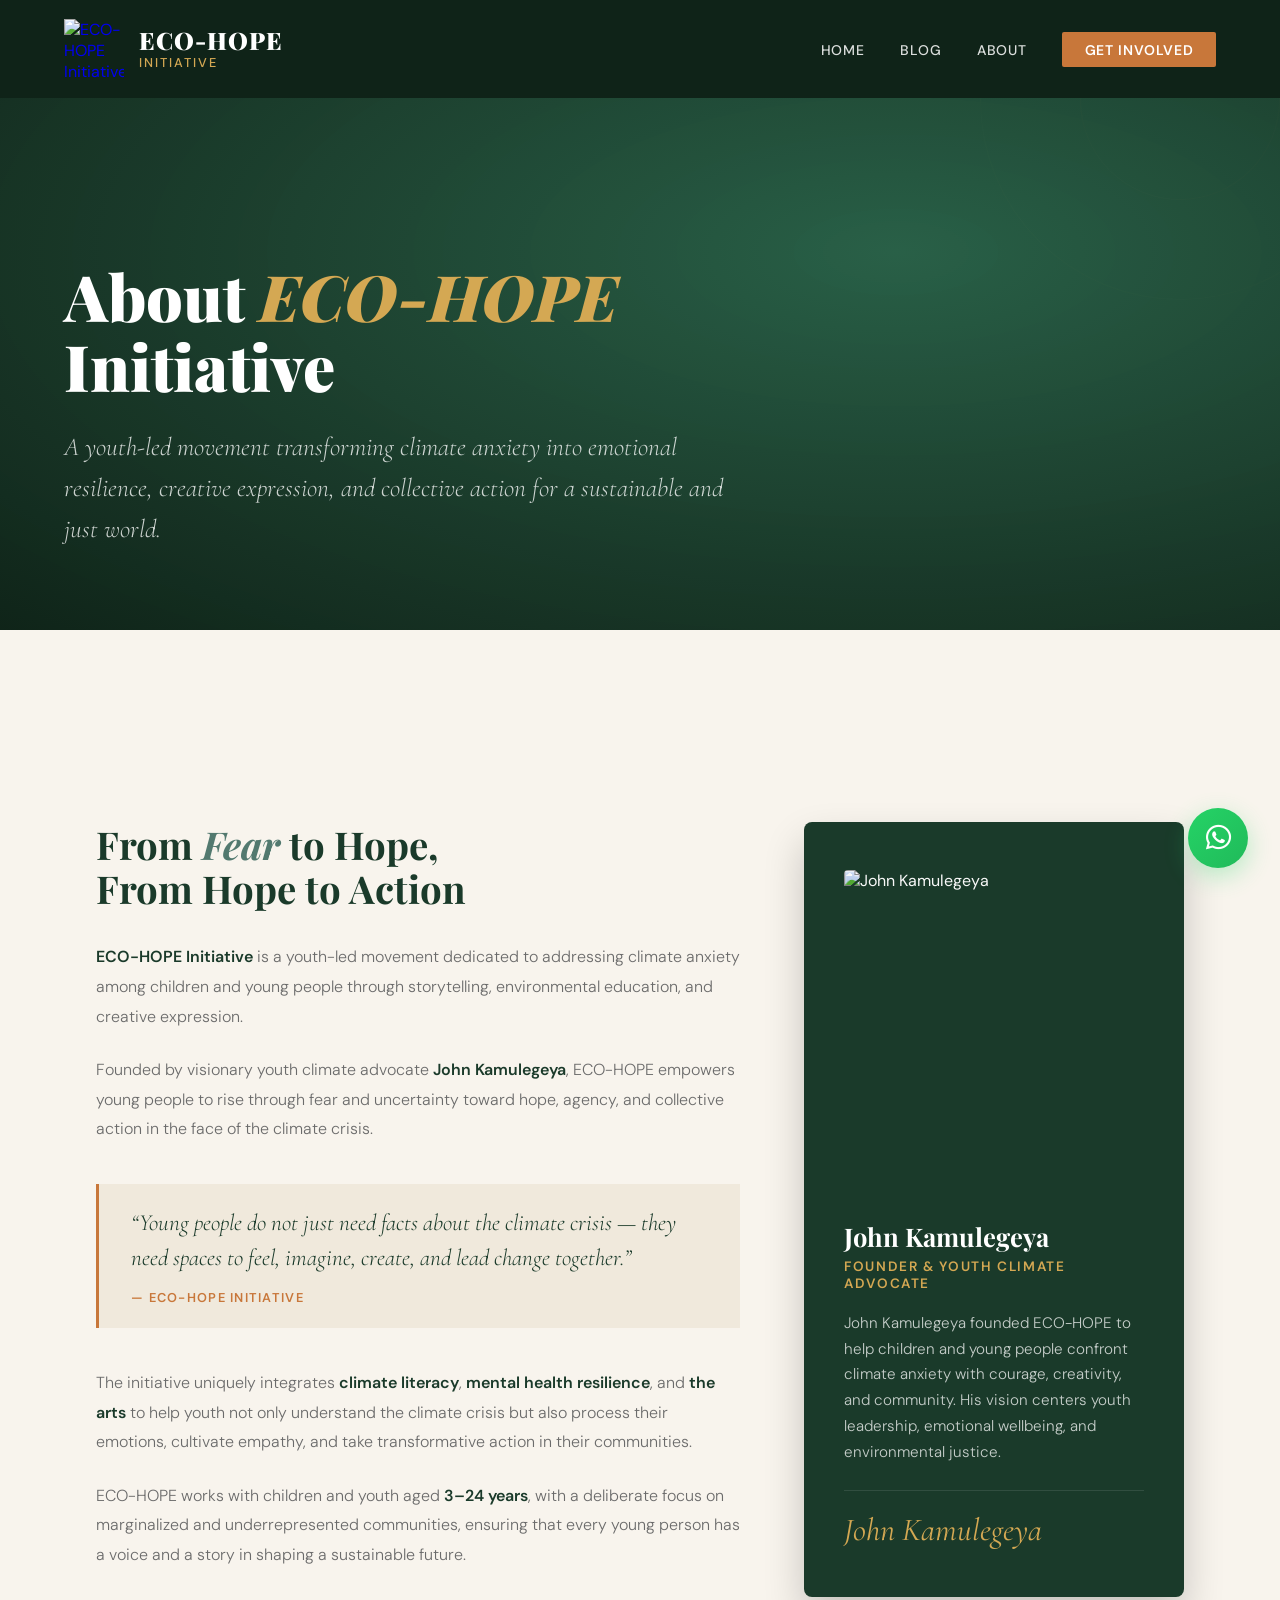
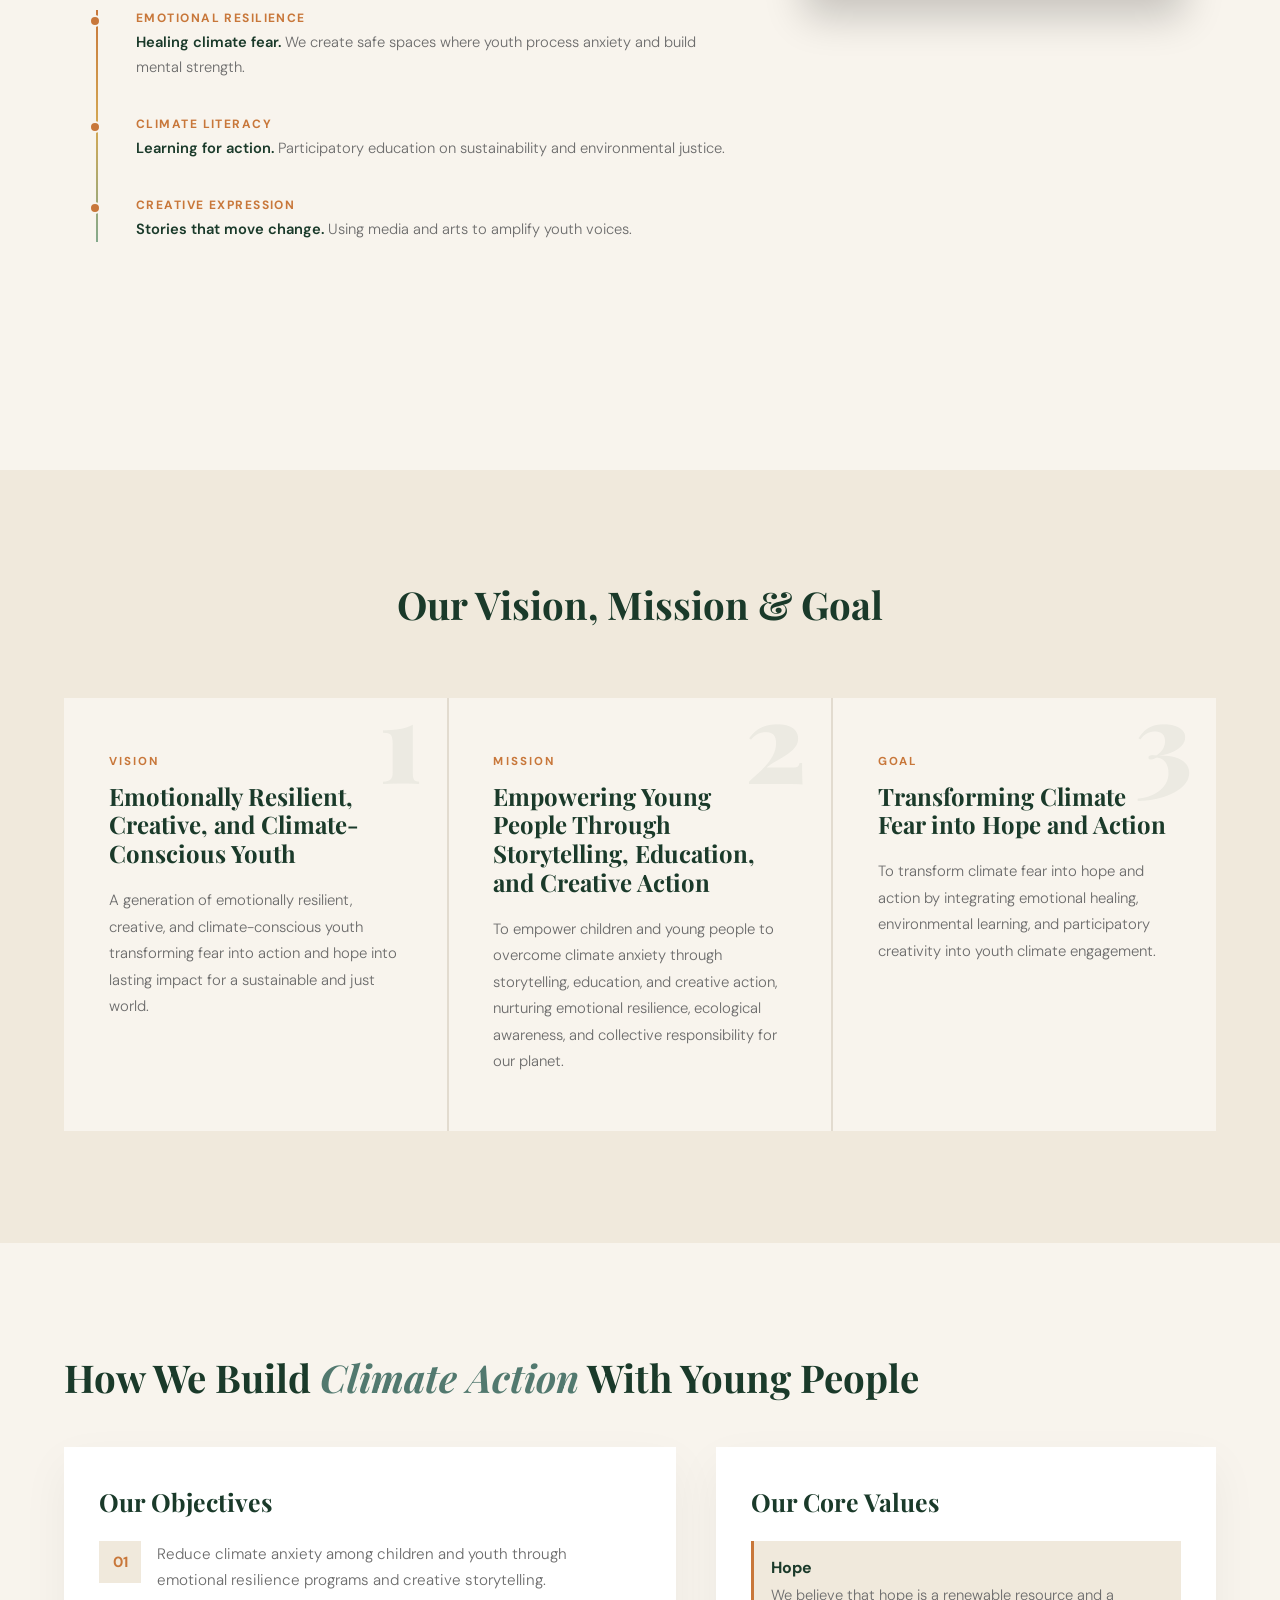
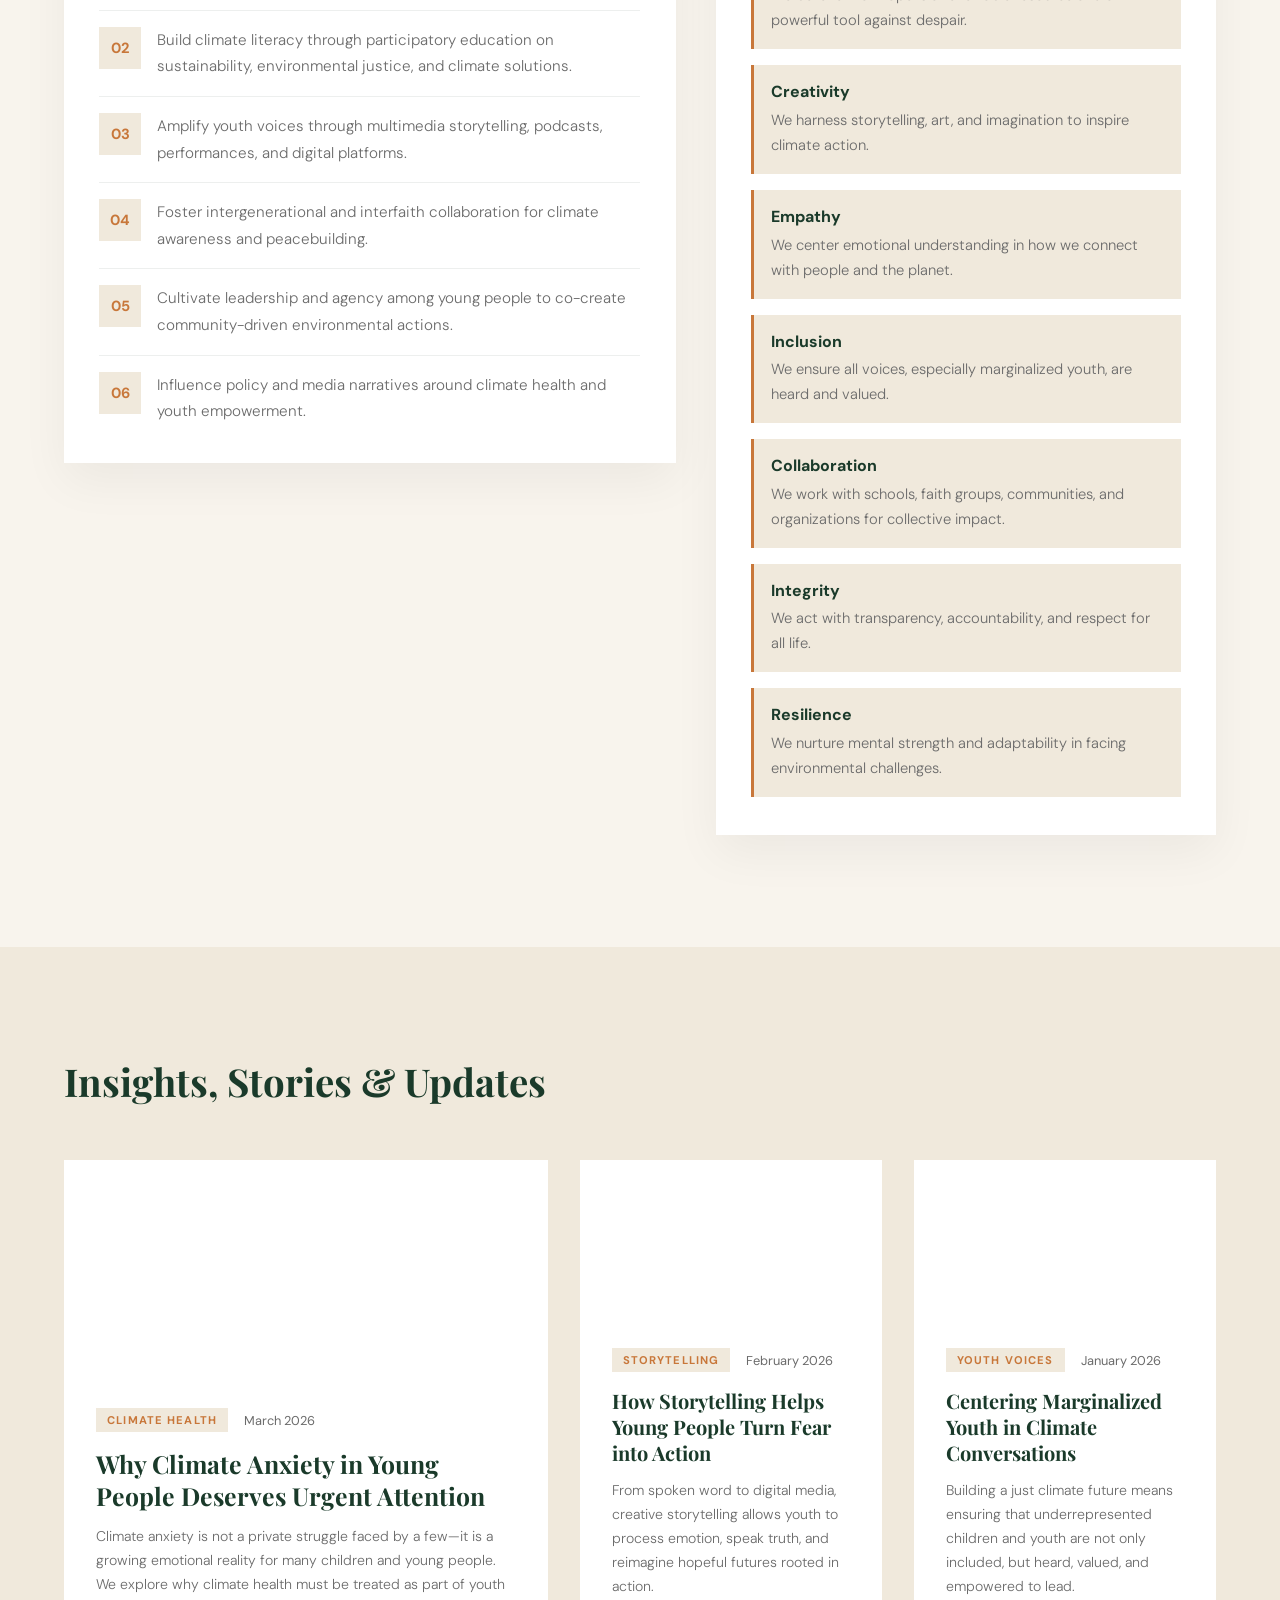
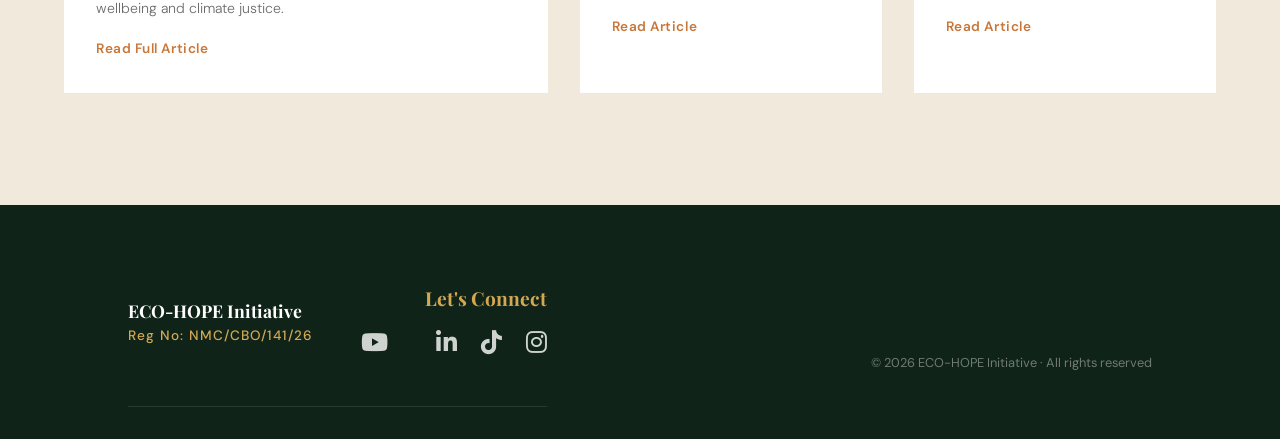
==== about.html @ 028d32d3 "Add files via upload" ====
<!DOCTYPE html>
<html lang="en">
<head>
  <meta charset="UTF-8" />
  <meta name="viewport" content="width=device-width, initial-scale=1.0" />
  <title>About — ECO-HOPE Initiative</title>
  <link rel="stylesheet" href="style.css">
  <link rel="preconnect" href="https://fonts.googleapis.com" />
  <link href="https://fonts.googleapis.com/css2?family=Playfair+Display:ital,wght@0,400;0,700;0,900;1,400&family=DM+Sans:wght@300;400;500;600&family=Cormorant+Garamond:ital,wght@0,300;0,600;1,300&display=swap" rel="stylesheet" />
  <link rel="stylesheet" href="https://cdnjs.cloudflare.com/ajax/libs/font-awesome/6.0.0/css/all.min.css">
  <style>
    
  </style>
</head>
<body>
    <nav id="mainNav" class="navbar">
  <a href="index.html" class="nav-brand">
    <div class="logo-wrapper">
      <img src="images/logo.png" alt="ECO-HOPE Initiative Logo" class="brand-logo">
    </div>
    <div class="brand-text">
      <span class="brand-name">ECO-HOPE</span>
      <span class="brand-suffix">Initiative</span>
    </div>
  </a>

  <div class="menu-toggle" id="mobile-menu">
    <span class="bar"></span>
    <span class="bar"></span>
    <span class="bar"></span>
  </div>

  <ul class="nav-links">
    <li><a href="index.html">HOME</a></li>
    <li><a href="blog.html">BLOG</a></li>
    <li><a href="about.html">ABOUT</a></li>
    <li><a href="index.html#contact" class="nav-cta">Get Involved</a></li>
  </ul>
</nav>
  <section class="about-hero">
    <div class="ah-bg"></div>
    <img src="images/GEOGRAPHY STUDENTS.jpg" alt="Geography students" class="ah-banner-img">
    <div class="ah-ring"></div>
    <div class="ah-ring"></div>
    <div class="ah-ring"></div>
    <div class="ah-content">
      <h1 class="ah-title">About <em>ECO-HOPE</em><br />Initiative</h1>
      <p class="ah-subtitle">A youth-led movement transforming climate anxiety into emotional resilience, creative expression, and collective action for a sustainable and just world.</p>
    </div>
  </section>

    <section id="story">
  <div class="story-layout">
    <div class="story-text">
      <h2 class="section-title reveal">From <em>Fear</em> to Hope,<br />From Hope to Action</h2>

      <p class="story-para reveal"><strong>ECO-HOPE Initiative</strong> is a youth-led movement dedicated to addressing climate anxiety among children and young people through storytelling, environmental education, and creative expression.</p>

      <p class="story-para reveal">Founded by visionary youth climate advocate <strong>John Kamulegeya</strong>, ECO-HOPE empowers young people to rise through fear and uncertainty toward hope, agency, and collective action in the face of the climate crisis.</p>

      <div class="pull-quote reveal">
        <div class="pull-quote-text">“Young people do not just need facts about the climate crisis — they need spaces to feel, imagine, create, and lead change together.”</div>
        <div class="pull-quote-attr">— ECO-HOPE Initiative</div>
      </div>

      <p class="story-para reveal">The initiative uniquely integrates <strong>climate literacy</strong>, <strong>mental health resilience</strong>, and <strong>the arts</strong> to help youth not only understand the climate crisis but also process their emotions, cultivate empathy, and take transformative action in their communities.</p>

      <p class="story-para reveal">ECO-HOPE works with children and youth aged <strong>3–24 years</strong>, with a deliberate focus on marginalized and underrepresented communities, ensuring that every young person has a voice and a story in shaping a sustainable future.</p>

      <div class="timeline reveal">
        <div class="tl-item">
          <div class="tl-dot"></div>
          <div class="tl-year">Emotional Resilience</div>
          <div class="tl-text"><strong>Healing climate fear.</strong> We create safe spaces where youth process anxiety and build mental strength.</div>
        </div>
        <div class="tl-item">
          <div class="tl-dot"></div>
          <div class="tl-year">Climate Literacy</div>
          <div class="tl-text"><strong>Learning for action.</strong> Participatory education on sustainability and environmental justice.</div>
        </div>
        <div class="tl-item">
          <div class="tl-dot"></div>
          <div class="tl-year">Creative Expression</div>
          <div class="tl-text"><strong>Stories that move change.</strong> Using media and arts to amplify youth voices.</div>
        </div>
      </div>
    </div>

    <div class="story-sidebar">
      <div class="founder-card reveal">
        <img src="images/kamulegeya.jpeg" alt="John Kamulegeya" class="founder-photo">
        
        <div class="founder-name">John Kamulegeya</div>
        <div class="founder-title">Founder & Youth Climate Advocate</div>
        <p class="founder-bio">John Kamulegeya founded ECO-HOPE to help children and young people confront climate anxiety with courage, creativity, and community. His vision centers youth leadership, emotional wellbeing, and environmental justice.</p>
        <div class="founder-sig">John Kamulegeya</div>
      </div>
    </div>
  </div>
</section>

  <section id="vmg">
    <div class="vmg-header">
      <h2 class="section-title reveal" style="font-size: clamp(2rem, 3vw, 2.8rem); color: var(--forest);">Our Vision, Mission & Goal</h2>
    </div>

    <div class="vmg-grid">
      <div class="vmg-card reveal" data-num="1">
        
        <div class="vmg-label">Vision</div>
        <h3 class="vmg-title">Emotionally Resilient, Creative, and Climate-Conscious Youth</h3>
        <p class="vmg-text">A generation of emotionally resilient, creative, and climate-conscious youth transforming fear into action and hope into lasting impact for a sustainable and just world.</p>
      </div>

      <div class="vmg-card reveal reveal-delay-1" data-num="2">
        
        <div class="vmg-label">Mission</div>
        <h3 class="vmg-title">Empowering Young People Through Storytelling, Education, and Creative Action</h3>
        <p class="vmg-text">To empower children and young people to overcome climate anxiety through storytelling, education, and creative action, nurturing emotional resilience, ecological awareness, and collective responsibility for our planet.</p>
      </div>

      <div class="vmg-card reveal reveal-delay-2" data-num="3">
        
        <div class="vmg-label">Goal</div>
        <h3 class="vmg-title">Transforming Climate Fear into Hope and Action</h3>
        <p class="vmg-text">To transform climate fear into hope and action by integrating emotional healing, environmental learning, and participatory creativity into youth climate engagement.</p>
      </div>
    </div>
  </section>

  <section id="priorities">
    <h2 class="section-title reveal">How We Build <em>Climate Action</em> With Young People</h2>

    <div class="priorities-grid">
      <div class="panel reveal">
        <h3 class="panel-title">Our Objectives</h3>
        <div class="objectives-list">
          <div class="objective-item">
            <div class="objective-num">01</div>
            <p class="objective-text">Reduce climate anxiety among children and youth through emotional resilience programs and creative storytelling.</p>
          </div>
          <div class="objective-item">
            <div class="objective-num">02</div>
            <p class="objective-text">Build climate literacy through participatory education on sustainability, environmental justice, and climate solutions.</p>
          </div>
          <div class="objective-item">
            <div class="objective-num">03</div>
            <p class="objective-text">Amplify youth voices through multimedia storytelling, podcasts, performances, and digital platforms.</p>
          </div>
          <div class="objective-item">
            <div class="objective-num">04</div>
            <p class="objective-text">Foster intergenerational and interfaith collaboration for climate awareness and peacebuilding.</p>
          </div>
          <div class="objective-item">
            <div class="objective-num">05</div>
            <p class="objective-text">Cultivate leadership and agency among young people to co-create community-driven environmental actions.</p>
          </div>
          <div class="objective-item">
            <div class="objective-num">06</div>
            <p class="objective-text">Influence policy and media narratives around climate health and youth empowerment.</p>
          </div>
        </div>
      </div>

      <div class="panel reveal reveal-delay-1">
        <h3 class="panel-title">Our Core Values</h3>
        <div class="values-list">
          <div class="value-item">
            <span class="value-name">Hope</span>
            <p class="value-desc">We believe that hope is a renewable resource and a powerful tool against despair.</p>
          </div>
          <div class="value-item">
            <span class="value-name">Creativity</span>
            <p class="value-desc">We harness storytelling, art, and imagination to inspire climate action.</p>
          </div>
          <div class="value-item">
            <span class="value-name">Empathy</span>
            <p class="value-desc">We center emotional understanding in how we connect with people and the planet.</p>
          </div>
          <div class="value-item">
            <span class="value-name">Inclusion</span>
            <p class="value-desc">We ensure all voices, especially marginalized youth, are heard and valued.</p>
          </div>
          <div class="value-item">
            <span class="value-name">Collaboration</span>
            <p class="value-desc">We work with schools, faith groups, communities, and organizations for collective impact.</p>
          </div>
          <div class="value-item">
            <span class="value-name">Integrity</span>
            <p class="value-desc">We act with transparency, accountability, and respect for all life.</p>
          </div>
          <div class="value-item">
            <span class="value-name">Resilience</span>
            <p class="value-desc">We nurture mental strength and adaptability in facing environmental challenges.</p>
          </div>
        </div>
      </div>
    </div>
  </section>

  <section id="blog">
    <h2 class="section-title reveal" style="font-size: clamp(2rem, 3vw, 2.8rem); color: var(--forest);">Insights, Stories & Updates</h2>

    <div class="blog-grid">
      <div class="blog-card reveal">
        <div class="blog-img" style="background-image: url('images/anxiety.jpg'); background-size: cover; background-position: center;"></div>
        <div class="blog-body">
          <div class="blog-meta">
            <span class="blog-tag">Climate Health</span>
            <span class="blog-date">March 2026</span>
          </div>
          <h3 class="blog-title">Why Climate Anxiety in Young People Deserves Urgent Attention</h3>
          <p class="blog-excerpt">Climate anxiety is not a private struggle faced by a few—it is a growing emotional reality for many children and young people. We explore why climate health must be treated as part of youth wellbeing and climate justice.</p>
          <a href="blog.html" class="blog-read-more">Read Full Article </a>
        </div>
      </div>

      <div class="blog-card reveal reveal-delay-1">
        <div class="blog-img" style="background-image: url('images/teaching.jpg'); background-size: cover; background-position: center;"></div>
        <div class="blog-body">
          <div class="blog-meta">
            <span class="blog-tag">Storytelling</span>
            <span class="blog-date">February 2026</span>
          </div>
          <h3 class="blog-title">How Storytelling Helps Young People Turn Fear into Action</h3>
          <p class="blog-excerpt">From spoken word to digital media, creative storytelling allows youth to process emotion, speak truth, and reimagine hopeful futures rooted in action.</p>
          <a href="blog.html" class="blog-read-more">Read Article </a>
        </div>
      </div>

      <div class="blog-card reveal reveal-delay-2">
        <div class="blog-img" style="background-image: url('images/wall1.jpg'); background-size: cover; background-position: center;"></div>
        <div class="blog-body">
          <div class="blog-meta">
            <span class="blog-tag">Youth Voices</span>
            <span class="blog-date">January 2026</span>
          </div>
          <h3 class="blog-title">Centering Marginalized Youth in Climate Conversations</h3>
          <p class="blog-excerpt">Building a just climate future means ensuring that underrepresented children and youth are not only included, but heard, valued, and empowered to lead.</p>
          <a href="blog.html" class="blog-read-more">Read Article </a>
        </div>
      </div>
    </div>
  </section>

  <footer class="main-footer">
    <div class="footer-container">
        <div class="footer-brand-box">
            <div class="footer-brand">ECO-HOPE Initiative</div>
            <p class="license-tag">Reg No: NMC/CBO/141/26</p>
        </div>
        <div class="footer-connect">
            <h4 class="connect-title">Let's Connect</h4>
            <div class="social-flex">
                <a href="https://youtube.com/@ecohopeglobal?si=rUluqJ10L67sGsvz" target="_blank" title="YouTube"><i class="fa-brands fa-youtube"></i></a>
                <a href="https://x.com/ecohopeglobal?t=sFXBrUMTEYDn8J4AHgHOMA&s=09" target="_blank" title="X (Twitter)"><i class="fa-brands fa-x-twitter"></i></a>
                <a href="https://linkedin.com/company/ecohopeglobal" target="_blank" title="LinkedIn"><i class="fa-brands fa-linkedin-in"></i></a>
                <a href="https://vm.tiktok.com/ZS9LXLxc4BgKp-MP3QB/  " target="_blank" title="TikTok"><i class="fa-brands fa-tiktok"></i></a>
                <a href="https://www.instagram.com/ecohopeglobal" target="_blank" title="Instagram"><i class="fa-brands fa-instagram"></i></a>
            </div>
        </div>
    </div>

    <div class="footer-bottom">
        <p>© <span id="currentYear"></span> ECO-HOPE Initiative · All rights reserved</p>
    </div>
</footer>

<!-- ── FLOATING WHATSAPP BUTTON ── -->
<a href="https://wa.me/256764076711" class="whatsapp-float" target="_blank" title="Chat with us on WhatsApp">
  <i class="fa-brands fa-whatsapp"></i>
</a>

<script src="script.js"></script>
</body>
</html>
---- style.css ----
:root {
        --forest:    #1a3a2a;
        --green:     #2d6a4f;
        --sage:      #52796f;
        --moss:      #84a98c;
        --terra:     #c8773a;
        --gold:      #d4a853;
        --cream:     #f8f4ed;
        --warm:      #f0e9dc;
        --ink:       #1c1c1c;
        --muted:     #6b6b6b;
      }

      *, *::before, *::after { margin: 0; padding: 0; box-sizing: border-box; }

      html { scroll-behavior: smooth; }

      body {
        font-family: 'DM Sans', sans-serif;
        background: var(--cream);
        color: var(--ink);
        overflow-x: hidden;
      }

      /* ── NAV STYLES ── */
      .navbar {
        display: flex;
        justify-content: space-between;
        align-items: center;
        padding: 1.2rem 4rem;
        background: #0f2318;
        position: fixed; top: 0; left: 0; right: 0;
        z-index: 100;
        transition: background 0.3s ease;
      }

      .navbar.scrolled {
        background: rgba(15, 35, 24, 0.98);
        backdrop-filter: blur(10px);
        box-shadow: 0 2px 20px rgba(0, 0, 0, 0.2);
      }

      .nav-brand {
        display: flex;
        align-items: center;
        gap: 15px;
        text-decoration: none;
        cursor: pointer;
      }

      .logo-wrapper {
        display: flex;
        align-items: center;
        justify-content: center;
        width: 60px;
        height: 60px;
        background: transparent;
      }

      .brand-logo {
        width: 100%;
        height: 100%;
        object-fit: contain;
      }

      .brand-text {
        display: flex;
        flex-direction: column;
      }

      .brand-name {
        font-family: 'Playfair Display', serif;
        font-size: 1.5rem;
        font-weight: 900;
        color: #fff;
        letter-spacing: 1px;
        line-height: 1;
      }

      .brand-suffix {
        font-family: 'DM Sans', sans-serif;
        font-size: 0.8rem;
        font-weight: 500;
        text-transform: uppercase;
        color: var(--gold);
        letter-spacing: 2px;
        margin-top: 2px;
      }

      .menu-toggle {
        display: none;
        flex-direction: column;
        cursor: pointer;
        z-index: 101;
        background: none;
        border: none;
        padding: 0;
      }

      .bar {
        width: 25px;
        height: 3px;
        background-color: #fff;
        margin: 5px 0;
        transition: 0.3s;
      }

      .menu-toggle.active .bar:nth-child(1) {
        transform: rotate(-45deg) translate(-8px, 8px);
      }

      .menu-toggle.active .bar:nth-child(2) {
        opacity: 0;
      }

      .menu-toggle.active .bar:nth-child(3) {
        transform: rotate(45deg) translate(-7px, -6px);
      }

      .nav-links { 
        display: flex; 
        gap: 2.2rem; 
        list-style: none;
        flex-direction: row;
        position: static;
        background: transparent;
        width: auto;
        height: auto;
        padding: 0;
        top: auto;
      }

      .nav-links li { 
        margin: 0; 
        width: auto; 
        text-align: left; 
      }

      .nav-links a {
        color: rgba(255,255,255,.85);
        text-decoration: none; 
        font-size: .875rem;
        font-weight: 500; 
        letter-spacing: .06em; 
        text-transform: uppercase;
        transition: color .2s;
        position: relative;
      }

      .nav-links a::after {
        content: ''; 
        position: absolute; 
        bottom: -4px; 
        left: 0;
        width: 0; 
        height: 1.5px; 
        background: var(--gold);
        transition: width .3s;
      }

      .nav-links a:hover { 
        color: var(--gold); 
      }

      .nav-links a:hover::after { 
        width: 100%; 
      }

      .nav-links a.active { 
        color: var(--gold); 
      }

      .nav-links a.active::after { 
        width: 100%; 
      }

      .nav-cta {
        background: var(--terra); 
        color: #fff !important;
        padding: .55rem 1.4rem; 
        border-radius: 2px;
        font-weight: 600 !important;
        border: none;
      }

      .nav-cta::after { 
        display: none !important; 
      }

      .nav-cta:hover { 
        background: var(--gold) !important; 
        color: var(--forest) !important; 
      }



      /* ── HERO ── */
      .hero {
        position: relative; height: 100vh; min-height: 680px;
        overflow: hidden;
      }
      .hero-slides { position: absolute; inset: 0; }
      .hero-slide {
        position: absolute; inset: 0;
        opacity: 0; transition: opacity 1.2s ease;
        display: flex; align-items: flex-end;
      }
      .hero-slide.active { opacity: 1; }

      /* Placeholder image areas — replace src with real images */
      .hero-slide:nth-child(1) .hero-img { background: linear-gradient(160deg, #1a3a2a 0%, #2d6a4f 40%, #84a98c 100%); }
      .hero-slide:nth-child(2) .hero-img { background: linear-gradient(160deg, #4a2c0a 0%, #c8773a 50%, #d4a853 100%); }
      .hero-slide:nth-child(3) .hero-img { background: linear-gradient(160deg, #0d2a1a 0%, #1a3a2a 50%, #52796f 100%); }

    .hero-img {
    position: absolute; 
    inset: 0;
    overflow: hidden; /* Keeps the zoom contained */
  }

  /* Add this new block to fix the "fit" issue */
  .hero-img img {
    width: 100%;
    height: 100%;
    object-fit: cover; /* This acts like 'background-size: cover' for <img> tags */
    object-position: center top; /* Prioritizes showing faces at the top of the image */
    display: block;
  }

  .hero-img::after {
    content: ''; 
    position: absolute; 
    inset: 0;
    /* Your gradient looks great—it will make the white text much easier to read */
    background: linear-gradient(to top, rgba(10,26,16,.85) 0%, rgba(10,26,16,.3) 60%, transparent 100%);
    z-index: 1; /* Keeps the shadow above the image */
  }

  /* Optional: Ensure content is above the shadow */
  .hero-content {
    position: relative;
    z-index: 2;
    padding: 0 4rem 6rem;
    max-width: 760px;
  }
      .hero-tag {
        display: inline-block;
        background: var(--terra);
        color: #fff; font-size: .75rem;
        letter-spacing: .14em; text-transform: uppercase;
        padding: .35rem .9rem; margin-bottom: 1.4rem;
        font-weight: 600;
      }
      .hero-title {
        font-family: 'Playfair Display', serif;
        font-size: clamp(3rem, 6vw, 5.5rem);
        color: #fff; line-height: 1.08; font-weight: 900;
        margin-bottom: 1.4rem;
      }
      .hero-title em { color: var(--gold); font-style: italic; }
      .hero-sub {
        color: rgba(255,255,255,.78); font-size: 1.1rem;
        line-height: 1.7; max-width: 540px;
        margin-bottom: 2.4rem; font-weight: 300;
      }
      .hero-btns { display: flex; gap: 1rem; flex-wrap: wrap; }
      .btn-primary {
        background: var(--terra); color: #fff;
        padding: .85rem 2.2rem; border: none; cursor: pointer;
        font-family: 'DM Sans', sans-serif;
        font-size: .9rem; font-weight: 600;
        letter-spacing: .06em; text-transform: uppercase;
        text-decoration: none;
        transition: background .25s, transform .2s;
        display: inline-block;
      }
      .btn-primary:hover { background: var(--gold); color: var(--forest); transform: translateY(-2px); }
      .btn-ghost {
        background: transparent; color: #fff;
        padding: .85rem 2.2rem;
        border: 1.5px solid rgba(255,255,255,.5);
        cursor: pointer; font-family: 'DM Sans', sans-serif;
        font-size: .9rem; font-weight: 500;
        letter-spacing: .06em; text-transform: uppercase;
        text-decoration: none; display: inline-block;
        transition: border-color .25s, background .25s;
      }
      .btn-ghost:hover { border-color: var(--gold); background: rgba(212,168,83,.12); }

      .hero-dots {
        position: absolute; bottom: 2.2rem; right: 4rem; z-index: 5;
        display: flex; gap: .6rem;
      }
      .hero-dot {
        width: 28px; height: 3px;
        background: rgba(255,255,255,.3);
        cursor: pointer; transition: background .3s, width .3s;
        border: none;
      }
      .hero-dot.active { background: var(--gold); width: 52px; }

      /* ABOUT SUMMARY */
    .about-summary {
      display: flex;
      align-items: center;
      justify-content: space-between;
      min-height: 80vh; /* Adjust height as needed */
      padding: 80px 10%; /* Provides breathable space on sides */
      gap: 50px;
      width: 100%;
      }
      .about-visual {
        background: var(--forest);
        position: relative; overflow: hidden;
        display: flex; align-items: center; justify-content: center;
        min-height: 540px;
      }
      .about-visual-bg {
        position: absolute; inset: 0;
        background: radial-gradient(ellipse at 30% 60%, #2d6a4f 0%, #1a3a2a 70%);
      }
      .about-deco {
        position: absolute; right: -60px; top: -60px;
        width: 340px; height: 340px;
        border: 1px solid rgba(255,255,255,.07);
        border-radius: 50%;
      }
      .about-deco2 {
        position: absolute; left: -80px; bottom: -80px;
        width: 280px; height: 280px;
        border: 1px solid rgba(212,168,83,.12); border-radius: 50%;
      }
      .about-image {
        position: relative;
        z-index: 2;
        width: calc(100% - 4rem);
        height: calc(100% - 4rem);
        min-height: 420px;
        margin: 2rem;
        background: linear-gradient(135deg, rgba(45,106,79,.9), rgba(132,169,140,.75));
        display: flex;
        align-items: center;
        justify-content: center;
        color: rgba(255,255,255,.3);
        font-size: .88rem;
        letter-spacing: .12em;
        text-transform: uppercase;
        border: 1px solid rgba(255,255,255,.08);
      }
      .about-text {
        background: var(--warm);
        padding: 5rem 4.5rem;
        display: flex; flex-direction: column; justify-content: center;
        text-align: center;
      }
      .about-text .btn-primary {
        padding: 0.6rem 1.5rem;
        font-size: 0.8rem;
        align-self: center;
      }
      .section-eyebrow {
        color: var(--terra); font-size: .75rem;
        letter-spacing: .18em; text-transform: uppercase;
        font-weight: 600; margin-bottom: 1.2rem;
        display: flex; align-items: center; gap: .7rem;
      }
      .section-eyebrow::before {
        content: ''; display: block; width: 32px; height: 2px;
        background: var(--terra);
      }
      .section-title {
        font-family: 'Playfair Display', serif;
        font-size: clamp(2rem, 3vw, 2.8rem);
        color: var(--forest); line-height: 1.2;
        font-weight: 700; margin-bottom: 1.4rem;
      }
      .section-title em { font-style: italic; color: var(--sage); }
      .section-body {
        color: var(--muted); line-height: 1.8;
        font-size: .98rem; margin-bottom: 2rem; font-weight: 300;
      }

      /* PROGRAMS  */
      #programs { padding: 7rem 4rem; background: var(--cream); }
      .section-header { text-align: center; margin-bottom: 4rem; }
      .section-header .section-eyebrow { justify-content: center; }
      .section-header .section-eyebrow::before { display: none; }
      .section-header .section-eyebrow::after {
        content: ''; display: block; width: 32px; height: 2px; background: var(--terra);
      }
      
      /* Image-based program cards */
      .programs-image-grid {
        display: grid; 
        grid-template-columns: repeat(3, 1fr);
        gap: 2rem;
      }
      
      .program-card-image {
        overflow: hidden;
        border-radius: 6px;
        box-shadow: 0 15px 35px rgba(0,0,0,0.08);
        transition: transform .3s ease, box-shadow .3s ease;
      }
      
      .program-card-image:hover {
        transform: translateY(-8px);
        box-shadow: 0 25px 50px rgba(0,0,0,0.12);
      }
      
      .prog-card-media {
        position: relative;
        height: 300px;
        background: var(--forest);
        display: flex;
        align-items: flex-end;
      }
      
      .prog-card-overlay {
        position: absolute;
        inset: 0;
        background: linear-gradient(to top, rgba(15, 35, 24, 0.95) 0%, rgba(15, 35, 24, 0.7) 50%, transparent 100%);
        display: flex;
        flex-direction: column;
        justify-content: flex-end;
        padding: 2.5rem 2rem;
        color: #fff;
        transition: background .3s ease;
      }
      
      .program-card-image:hover .prog-card-overlay {
        background: linear-gradient(to top, rgba(15, 35, 24, 0.98) 0%, rgba(15, 35, 24, 0.8) 50%, transparent 100%);
      }
      
      .prog-card-title {
        font-family: 'Playfair Display', serif;
        font-size: 1.4rem;
        font-weight: 700;
        color: #fff;
        margin-bottom: 0.6rem;
        line-height: 1.3;
      }
      
      .prog-card-desc {
        font-size: 0.9rem;
        color: rgba(255, 255, 255, 0.85);
        line-height: 1.6;
        margin-bottom: 1.2rem;
        font-weight: 300;
      }
      
      .prog-card-link {
        display: inline-flex;
        align-items: center;
        gap: 0.4rem;
        color: var(--gold);
        font-size: 0.85rem;
        font-weight: 600;
        text-decoration: none;
        letter-spacing: 0.04em;
        transition: gap .2s;
      }
      
      .prog-card-link:hover {
        gap: 0.8rem;
      }

      /* STORIES  */
      #stories {
        padding: 7rem 4rem;
        background: var(--forest);
      }
      #stories .section-eyebrow { color: var(--gold); }
      #stories .section-eyebrow::before { background: var(--gold); }
      #stories .section-title { color: #fff; }
      .stories-layout { display: grid; grid-template-columns: 1.4fr 1fr; gap: 2.5rem; margin-top: 3.5rem; }
      .story-featured {
        background: rgba(255,255,255,.04);
        border: 1px solid rgba(255,255,255,.08);
        overflow: hidden; position: relative;
      }
      .story-img-placeholder {
        height: 260px;
        background: linear-gradient(135deg, #2d6a4f, #84a98c);
        display: flex; align-items: center; justify-content: center;
        color: rgba(255,255,255,.25); font-size: .85rem;
        letter-spacing: .1em; text-transform: uppercase;
      }
      .story-body { padding: 2rem 2rem 2.5rem; }
      .story-tag {
        background: var(--terra); color: #fff;
        font-size: .7rem; letter-spacing: .12em;
        text-transform: uppercase; font-weight: 600;
        padding: .3rem .7rem; display: inline-block; margin-bottom: 1rem;
      }
      .story-title {
        font-family: 'Playfair Display', serif;
        font-size: 1.5rem; color: #fff;
        font-weight: 700; line-height: 1.3; margin-bottom: .9rem;
      }
      .story-excerpt { color: rgba(255,255,255,.55); font-size: .9rem; line-height: 1.7; font-weight: 300; }
      .stories-sidebar { display: flex; flex-direction: column; gap: 1.2rem; }
      .story-mini {
        background: rgba(255,255,255,.04);
        border: 1px solid rgba(255,255,255,.07);
        padding: 1.5rem; display: flex; gap: 1.2rem; align-items: flex-start;
        transition: background .25s;
      }
      .story-mini:hover { background: rgba(255,255,255,.08); }
      .story-mini-num {
        font-family: 'Playfair Display', serif;
        font-size: 2.5rem; color: rgba(212,168,83,.25);
        font-weight: 900; line-height: 1; flex-shrink: 0;
      }
      .story-mini-title {
        font-family: 'Playfair Display', serif;
        font-size: 1rem; color: #fff; font-weight: 600; margin-bottom: .4rem;
      }
      .story-mini-text { color: rgba(255,255,255,.45); font-size: .82rem; line-height: 1.6; }

      /* IMPACT  */
      #impact { padding: 7rem 4rem; background: var(--warm); }
      .impact-grid {
        display: grid; grid-template-columns: repeat(4, 1fr);
        gap: 0; margin-top: 3.5rem;
      }
      .impact-item {
        padding: 3rem 2.5rem;
        border-right: 1px solid rgba(0,0,0,.08);
        text-align: center;
      }
      .impact-item:last-child { border-right: none; }
      .impact-icon { font-size: 2.2rem; margin-bottom: 1.2rem; }
      .impact-num {
        font-family: 'Playfair Display', serif;
        font-size: 3.2rem; font-weight: 900;
        color: var(--forest); line-height: 1;
      }
      .impact-unit {
        font-family: 'Playfair Display', serif;
        font-size: 2rem; color: var(--terra);
      }
      .impact-label {
        color: var(--muted); font-size: .82rem;
        letter-spacing: .1em; text-transform: uppercase;
        margin-top: .6rem; font-weight: 500;
      }
      .impact-desc {
        color: var(--muted); font-size: .85rem;
        line-height: 1.6; margin-top: .8rem; font-weight: 300;
      }

      /* CONTACT  */
      #contact { padding: 7rem 4rem; background: var(--cream); }
      .contact-layout { display: grid; grid-template-columns: 1fr 1.4fr; gap: 5rem; margin-top: 3rem; }
      .contact-info-title {
        font-family: 'Playfair Display', serif;
        font-size: 2rem; color: var(--forest);
        font-weight: 700; margin-bottom: 1rem;
      }
      .contact-info-text { color: var(--muted); font-size: .95rem; line-height: 1.8; margin-bottom: 2rem; font-weight: 300; }
      .contact-detail {
        display: flex; align-items: flex-start; gap: 1rem;
        margin-bottom: 1.2rem;
      }
      .contact-detail-icon {
        width: 40px; height: 40px; background: var(--warm);
        display: flex; align-items: center; justify-content: center;
        font-size: 1rem; flex-shrink: 0; border-radius: 2px;
      }
      .contact-detail-text { color: var(--ink); font-size: .9rem; line-height: 1.5; }
      .contact-detail-label { color: var(--muted); font-size: .78rem; letter-spacing: .1em; text-transform: uppercase; }

      .contact-form { display: flex; flex-direction: column; gap: 1.3rem; }
      .form-row { display: grid; grid-template-columns: 1fr 1fr; gap: 1.3rem; }
      .form-group { display: flex; flex-direction: column; gap: .45rem; }
      .form-label {
        font-size: .78rem; letter-spacing: .1em;
        text-transform: uppercase; color: var(--forest);
        font-weight: 600;
      }
      .form-input, .form-select, .form-textarea {
        background: #fff; border: 1.5px solid rgba(0,0,0,.12);
        padding: .85rem 1.1rem; font-family: 'DM Sans', sans-serif;
        font-size: .93rem; color: var(--ink);
        outline: none; transition: border-color .25s, box-shadow .25s;
        border-radius: 2px;
      }
      .form-input:focus, .form-select:focus, .form-textarea:focus {
        border-color: var(--green);
        box-shadow: 0 0 0 3px rgba(45,106,79,.1);
      }
      .form-textarea { resize: vertical; min-height: 130px; }
      .form-submit {
        background: var(--forest); color: #fff;
        border: none; padding: 1rem 2.5rem;
        font-family: 'DM Sans', sans-serif; font-size: .9rem;
        font-weight: 600; letter-spacing: .08em; text-transform: uppercase;
        cursor: pointer; transition: background .25s, transform .2s;
        align-self: flex-start;
      }
      .form-submit:hover { background: var(--terra); transform: translateY(-2px); }



      @media (max-width: 900px) {
        .navbar { padding: 1rem 2rem; }
        .logo-wrapper { width: 50px; height: 50px; }
        .brand-name { font-size: 1.2rem; }
        .brand-suffix { font-size: 0.7rem; }
        
        /* Menu toggle and navigation - MOBILE */
        .menu-toggle {
          display: flex;
        }

        .nav-links {
          position: fixed;
          top: -100vh;
          left: 0;
          width: 100%;
          height: 100vh;
          background: #0f2318;
          flex-direction: column;
          align-items: center;
          justify-content: flex-start;
          padding: 80px 0 30px 0;
          transition: top 0.4s ease-in-out;
          z-index: 99;
          gap: 2rem;
        }

        .nav-links.active { 
          top: 0; 
        }

        .nav-links li { 
          margin: 1rem 0; 
          width: 100%; 
          text-align: center; 
        }

        .nav-links a {
          font-size: 1rem;
        }

        /* Hero and content sections */
        .hero-content { padding: 0 1.5rem 4rem; }
        .hero-dots { right: 1.5rem; }
        .about-hero { padding: 6rem 1.5rem 4rem; }
        .about-summary { grid-template-columns: 1fr; }
        
        /* Grid layouts */
        .programs-image-grid { grid-template-columns: 1fr; }
        .stories-layout { grid-template-columns: 1fr; }
        .story-layout { grid-template-columns: 1fr; gap: 3rem; }
        .priorities-grid { grid-template-columns: 1fr; }
        .blog-grid { grid-template-columns: 1fr; }
        .vmg-grid { grid-template-columns: 1fr; }
        .impact-grid { grid-template-columns: 1fr 1fr; }
        .impact-wall { grid-template-columns: 1fr; }
        
        /* Sections */
        #programs, #stories, #impact, #contact, #story, #vmg, #priorities, #blog { padding: 4rem 1.5rem; }
        .featured, .articles { padding: 4rem 1.5rem; }
        .blog-hero { padding: 4rem 1.5rem 3rem; min-height: 320px; }
        
        /* Cards */
        .featured-grid, .article-card { grid-template-columns: 1fr; }
        .article-card-image { min-height: 200px; }
        .blog-hero, .featured, .articles { padding-left: 1.5rem; padding-right: 1.5rem; }
        .blog-hero .hero-content { padding: 0 0 3rem; }
        .blog-hero .hero-title { font-size: 2rem; }
        .blog-hero .hero-text { font-size: 0.95rem; }
        
        /* Contact form */
        .contact-layout { grid-template-columns: 1fr; gap: 3rem; }
        .form-row { grid-template-columns: 1fr; }
        
        /* Founder card */
        .founder-card { position: static; }
        
        /* Footer */
        footer { padding: 2.5rem 1.5rem; flex-direction: column; text-align: center; }
      }

      @media (max-width: 768px) {
        .programs-image-grid { grid-template-columns: 1fr; }
        .prog-card-media { height: 250px; }
        .prog-card-overlay { padding: 1.8rem 1.5rem; }
        .prog-card-title { font-size: 1.15rem; }
        .prog-card-desc { font-size: 0.85rem; margin-bottom: 0.8rem; }
      }


      .featured {
        padding: 6rem 4rem 3rem;
        background: var(--cream);
      }
      
      /* Blog hero with background image and text overlay */
      .blog-hero {
        position: relative;
        min-height: 480px;
        background-size: cover;
        background-position: center;
        display: flex;
        align-items: flex-end;
        padding: 0;
      }
      
      .blog-hero-overlay {
        position: absolute;
        inset: 0;
        background: linear-gradient(to top, rgba(15, 35, 24, 0.85) 0%, rgba(15, 35, 24, 0.4) 60%, transparent 100%);
        z-index: 1;
      }
      
      .blog-hero .hero-content {
        position: relative;
        z-index: 2;
        padding: 0 4rem 5rem;
        max-width: 800px;
      }
      
      .blog-hero .eyebrow {
        display: inline-block;
        background: var(--terra);
        color: #fff;
        font-size: 0.75rem;
        letter-spacing: 0.14em;
        text-transform: uppercase;
        padding: 0.35rem 0.9rem;
        margin-bottom: 1.4rem;
        font-weight: 600;
      }
      
      .blog-hero .hero-title {
        font-family: 'Playfair Display', serif;
        font-size: clamp(2.5rem, 5vw, 4rem);
        color: #fff;
        line-height: 1.15;
        font-weight: 900;
        margin-bottom: 1.2rem;
      }
      
      .blog-hero .hero-title em {
        color: var(--gold);
        font-style: italic;
      }
      
      .blog-hero .hero-text {
        color: rgba(255, 255, 255, 0.8);
        font-size: 1.05rem;
        line-height: 1.7;
        max-width: 600px;
        font-weight: 300;
      }
      
      .featured-grid {
        display: grid;
        grid-template-columns: 1.2fr 0.8fr;
        gap: 2rem;
        align-items: stretch;
      }
      .featured-main,
      .featured-side {
        background: #fff;
        box-shadow: 0 20px 50px rgba(0, 0, 0, 0.06);
      }
      .featured-image {
        min-height: 320px;
        background: linear-gradient(135deg, #2d6a4f, #84a98c);
        display: flex; align-items: center; justify-content: center;
        color: rgba(255,255,255,0.22);
        letter-spacing: 0.1em;
        text-transform: uppercase;
        font-size: 0.8rem;
      }
      .featured-body { padding: 2rem 2.2rem 2.4rem; }
      .meta {
        display: flex;
        align-items: center;
        gap: 1rem;
        flex-wrap: wrap;
        margin-bottom: 1rem;
      }
      .tag {
        background: var(--warm);
        color: var(--terra);
        font-size: 0.72rem;
        letter-spacing: 0.1em;
        text-transform: uppercase;
        font-weight: 700;
        padding: 0.35rem 0.8rem;
      }
      .date { color: var(--muted); font-size: 0.82rem; }
      .article-title {
        font-family: 'Playfair Display', serif;
        color: var(--forest);
        font-size: 2rem;
        line-height: 1.2;
        margin-bottom: 1rem;
      }
      .article-text {
        color: var(--muted);
        line-height: 1.8;
        font-size: 0.96rem;
        font-weight: 300;
        margin-bottom: 1rem;
      }
      .side-card {
        padding: 2rem;
        border-bottom: 1px solid rgba(26, 58, 42, 0.08);
        display: flex;
        flex-direction: column;
      }
      .side-card:last-child { border-bottom: none; }
      .side-card-image {
        width: 100%;
        height: 220px;
        background-size: cover;
        background-position: center;
        border-radius: 8px;
        margin-bottom: 1.5rem;
      }
      .side-card h3 {
        font-family: 'Playfair Display', serif;
        color: var(--forest);
        font-size: 1.25rem;
        line-height: 1.3;
        margin: 0.8rem 0;
      }

      .articles {
        padding: 2rem 4rem 7rem;
        background: var(--cream);
      }
      .section-title {
        font-family: 'Playfair Display', serif;
        font-size: clamp(2rem, 3vw, 2.8rem);
        color: var(--forest);
        line-height: 1.15;
        margin-bottom: 1rem;
      }
      .section-lead {
        color: var(--muted);
        max-width: 720px;
        line-height: 1.8;
        font-weight: 300;
        margin-bottom: 2.5rem;
      }
      .article-list {
        display: grid;
        gap: 2rem;
      }
      .article-card {
        display: grid;
        grid-template-columns: 280px 1fr;
        background: #fff;
        box-shadow: 0 16px 40px rgba(0, 0, 0, 0.05);
        overflow: hidden;
      }
      .article-card-image {
        min-height: 230px;
        background: linear-gradient(135deg, #4a2c0a, #c8773a);
        display: flex; align-items: center; justify-content: center;
        color: rgba(255,255,255,0.22);
        letter-spacing: 0.1em;
        text-transform: uppercase;
        font-size: 0.76rem;
      }
      .article-card:nth-child(2) .article-card-image {
        background: linear-gradient(135deg, #0d2a1a, #52796f);
      }
      .article-card:nth-child(3) .article-card-image {
        background: linear-gradient(135deg, #52796f, #84a98c);
      }
      .article-card-body { padding: 2rem 2rem 2.2rem; }
      .article-card-body h3 {
        font-family: 'Playfair Display', serif;
        font-size: 1.5rem;
        line-height: 1.25;
        color: var(--forest);
        margin-bottom: 1rem;
      }
      .back-link {
        display: inline-flex;
        margin-top: 1rem;
        color: var(--terra);
        text-decoration: none;
        font-weight: 600;
        letter-spacing: 0.03em;
      }





      /* ── FOOTER ── */
      .main-footer {
        background: #0f2318;
        color: #fff;
        padding: 5rem 10% 2rem;
      }

      .footer-container {
        display: flex;
        justify-content: space-between;
        align-items: center;
        border-bottom: 1px solid rgba(255, 255, 255, 0.1);
        padding-bottom: 3rem;
        flex-wrap: wrap;
        gap: 3rem;
      }

      .footer-brand-box {
        flex: 1;
      }

      .footer-brand {
        font-family: 'Playfair Display', serif;
        font-size: 2rem;
        font-weight: 700;
        margin-bottom: 5px;
        color: #fff;
      }

      .license-tag {
        font-size: 0.85rem;
        color: var(--gold);
        letter-spacing: 1px;
        font-weight: 500;
      }

      .footer-connect {
        display: flex;
        flex-direction: column;
        align-items: flex-end;
      }

      .connect-title {
        font-family: 'Playfair Display', serif;
        font-size: 1.2rem;
        margin-bottom: 1rem;
        color: var(--gold);
        text-transform: italic;
      }

      .social-flex {
        display: flex;
        gap: 1.5rem;
      }

      .social-flex a {
        color: #fff;
        font-size: 1.5rem;
        transition: all 0.3s ease;
        opacity: 0.8;
      }

      .social-flex a:hover {
        color: var(--gold);
        transform: translateY(-5px);
        opacity: 1;
      }

      .footer-bottom {
        text-align: center;
        padding-top: 2rem;
        color: rgba(255, 255, 255, 0.4);
        font-size: 0.8rem;
      }
  .contact-detail-text a:hover {
      color: var(--gold); /* Or your preferred brand color */
      transition: 0.3s;
  }
  .impact-wall {
      display: grid;
      grid-template-columns: repeat(auto-fit, minmax(300px, 1fr));
      gap: 2.5rem;
      margin-top: 4rem;
  }

  .impact-card {
      background: #fff;
      border-radius: 12px;
      overflow: hidden;
      box-shadow: 0 15px 35px rgba(0,0,0,0.05);
      display: flex;
      flex-direction: column;
  }

  .card-media {
      position: relative;
      height: 300px; /* Adjust based on your photo dimensions */
      background: var(--forest);
  }

  .media-overlay {
      position: absolute;
      inset: 0;
      background: linear-gradient(to top, rgba(15, 35, 24, 0.9) 10%, transparent 70%);
      display: flex;
      align-items: flex-end;
      padding: 2rem;
  }

  .impact-stats {
      display: flex;
      flex-direction: column;
  }

  .impact-num {
      font-family: 'Playfair Display', serif;
      font-size: 3rem;
      font-weight: 900;
      color: #fff;
      line-height: 1;
  }

  .impact-unit {
      color: var(--gold);
      font-size: 1.5rem;
  }

  .card-label {
      color: rgba(255, 255, 255, 0.9);
      text-transform: uppercase;
      letter-spacing: 2px;
      font-size: 0.85rem;
      font-weight: 700;
      margin-top: 5px;
  }

  .card-body {
      padding: 1.5rem 2rem;
      background: #fff;
  }

  .card-desc {
      font-size: 0.95rem;
      color: var(--muted);
      line-height: 1.6;
  }

  /* Hover lift effect */
  .impact-card:hover {
      transform: translateY(-8px);
      transition: transform 0.4s cubic-bezier(0.175, 0.885, 0.32, 1.275);
  }


      .about-hero {
        min-height: 70vh;
        background: var(--forest);
        display: flex; align-items: flex-end;
        padding: 8rem 4rem 5rem;
        position: relative; overflow: hidden;
      }
      .ah-banner-img {
        position: absolute;
        inset: 0;
        width: 100%;
        height: 100%;
        object-fit: cover;
        object-position: center top; /* Prioritizes showing faces at the top of the image */
        opacity: 0.6;
        z-index: 1;
      }
      .ah-bg {
        position: absolute; inset: 0;
        background: radial-gradient(ellipse at 70% 40%, rgba(45,106,79,.8) 0%, rgba(26,58,42,.9) 60%, rgba(15,35,24,.95) 100%);
        z-index: 1;
      }
      .ah-ring {
        position: absolute;
        border-radius: 50%;
        border: 1px solid rgba(255, 255, 255, 0.05);
      }
      .ah-ring:nth-child(2) { width: 600px; height: 600px; top: -200px; right: -200px; }
      .ah-ring:nth-child(3) { width: 400px; height: 400px; top: -100px; right: -100px; border-color: rgba(212, 168, 83, 0.08); }
      .ah-ring:nth-child(4) { width: 200px; height: 200px; top: 0; right: 0; border-color: rgba(200, 119, 58, 0.12); }

      .ah-content { position: relative; z-index: 3; max-width: 780px; }
      .ah-eyebrow {
        color: var(--gold); font-size: 0.75rem;
        letter-spacing: 0.2em; text-transform: uppercase;
        font-weight: 600; margin-bottom: 1.4rem;
        display: flex; align-items: center; gap: 0.7rem;
      }
      .ah-eyebrow::before { content: ''; display: block; width: 32px; height: 2px; background: var(--gold); }
      .ah-title {
        font-family: 'Playfair Display', serif;
        font-size: clamp(2.8rem, 5vw, 5rem);
        color: #fff; line-height: 1.1; font-weight: 900;
        margin-bottom: 1.6rem;
      }
      .ah-title em { font-style: italic; color: var(--gold); }
      .ah-subtitle {
        font-family: 'Cormorant Garamond', serif;
        font-size: clamp(1.2rem, 2vw, 1.6rem);
        color: rgba(255, 255, 255, 0.78);
        line-height: 1.6;
        font-style: italic;
        font-weight: 300;
        max-width: 660px;
      }

      #story { background: var(--cream); padding: 7rem 4rem; }
      .story-layout {
        display: grid;
        grid-template-columns: 1.1fr 1fr;
        gap: 6rem;
        align-items: start;
      }
      .section-eyebrow {
        color: var(--terra); font-size: 0.75rem;
        letter-spacing: 0.18em; text-transform: uppercase;
        font-weight: 600; margin-bottom: 1.2rem;
        display: flex; align-items: center; gap: 0.7rem;
      }
      .section-eyebrow::before { content: ''; display: block; width: 32px; height: 2px; background: var(--terra); }
      .section-title {
        font-family: 'Playfair Display', serif;
        font-size: clamp(2rem, 3vw, 2.9rem);
        color: var(--forest);
        line-height: 1.15;
        font-weight: 700;
        margin-bottom: 2rem;
      }
      .section-title em { font-style: italic; color: var(--sage); }
      .story-para {
        color: var(--muted);
        font-size: 1rem;
        line-height: 1.85;
        margin-bottom: 1.5rem;
        font-weight: 300;
      }
      .story-para strong { color: var(--forest); font-weight: 600; }

      .pull-quote {
        border-left: 3px solid var(--terra);
        padding: 1.4rem 2rem;
        background: var(--warm);
        margin: 2.5rem 0;
      }
      .pull-quote-text {
        font-family: 'Cormorant Garamond', serif;
        font-size: 1.45rem;
        font-style: italic;
        color: var(--forest);
        line-height: 1.5;
        font-weight: 300;
      }
      .pull-quote-attr {
        color: var(--terra);
        font-size: 0.8rem;
        letter-spacing: 0.1em;
        text-transform: uppercase;
        font-weight: 600;
        margin-top: 0.8rem;
      }

     /* Layout Container */
.story-layout {
  display: grid;
  grid-template-columns: 1fr 380px; /* Two columns: Text and Card */
  gap: 4rem;
  max-width: 1200px;
  margin: 0 auto;
  padding: 5rem 2rem;
}

/* Founder Card Styling */
.founder-card {
  background: var(--forest, #1a3c34); /* Fallback color if var is missing */
  color: #fff;
  padding: 3rem 2.5rem;
  position: sticky;
  top: 100px;
  border-radius: 8px;
  box-shadow: 0 20px 40px rgba(0,0,0,0.2);
}

/* The Photo Fix */
.founder-photo {
  width: 100%;
  height: 320px; /* Slightly taller for a more professional portrait look */
  object-fit: cover; /* This prevents squashing */
  object-position: center 20%; /* Aligns to his face */
  margin-bottom: 1.8rem;
  display: block;
  border-radius: 4px;
  filter: brightness(0.95) contrast(1.05); /* Professional photo adjustment */
}

.founder-name {
  font-family: 'Playfair Display', serif;
  font-size: 1.6rem;
  font-weight: 700;
  margin-bottom: 0.3rem;
}

.founder-title {
  color: var(--gold, #d4af37);
  font-size: 0.85rem;
  letter-spacing: 0.12em;
  text-transform: uppercase;
  font-weight: 600;
  margin-bottom: 1.2rem;
}

.founder-bio {
  color: rgba(255, 255, 255, 0.75);
  font-size: 0.95rem;
  line-height: 1.7;
  font-weight: 300;
}

.founder-sig {
  font-family: 'Cormorant Garamond', serif;
  font-size: 2rem;
  font-style: italic;
  color: var(--gold, #d4af37);
  margin-top: 1.5rem;
  border-top: 1px solid rgba(255, 255, 255, 0.1);
  padding-top: 1.2rem;
}

/* Responsive for Mobile */
@media (max-width: 992px) {
  .story-layout {
    grid-template-columns: 1fr;
  }
  .founder-card {
    position: relative;
    top: 0;
    margin-top: 3rem;
  }
}
      .timeline { position: relative; padding-left: 2.5rem; margin-top: 2.5rem; }
      .timeline::before {
        content: '';
        position: absolute;
        left: 0; top: 0; bottom: 0;
        width: 2px;
        background: linear-gradient(to bottom, var(--terra), var(--gold), var(--moss));
      }
      .tl-item { position: relative; margin-bottom: 2.2rem; }
      .tl-dot {
        position: absolute;
        left: -2.94rem;
        top: 0.35rem;
        width: 12px;
        height: 12px;
        background: var(--terra);
        border-radius: 50%;
        border: 2px solid var(--cream);
      }
      .tl-year {
        color: var(--terra);
        font-size: 0.75rem;
        letter-spacing: 0.12em;
        text-transform: uppercase;
        font-weight: 700;
        margin-bottom: 0.3rem;
      }
      .tl-text {
        color: var(--muted);
        font-size: 0.92rem;
        line-height: 1.7;
        font-weight: 300;
      }
      .tl-text strong { color: var(--forest); font-weight: 600; }

      #vmg { background: var(--warm); padding: 7rem 4rem; }
      .vmg-header { text-align: center; margin-bottom: 4.5rem; }
      .vmg-header .section-eyebrow { justify-content: center; }
      .vmg-header .section-eyebrow::before { display: none; }
      .vmg-header .section-eyebrow::after { content: ''; display: block; width: 32px; height: 2px; background: var(--terra); }
      .vmg-grid {
        display: grid;
        grid-template-columns: repeat(3, 1fr);
        gap: 2px;
        background: rgba(0, 0, 0, 0.06);
      }
      .vmg-card {
        background: var(--cream);
        padding: 3.5rem 2.8rem;
        position: relative;
        overflow: hidden;
      }
      .vmg-card::before {
        content: attr(data-num);
        position: absolute;
        top: -1rem; right: 1.5rem;
        font-family: 'Playfair Display', serif;
        font-size: 7rem;
        font-weight: 900;
        color: rgba(26, 58, 42, 0.05);
        line-height: 1;
        pointer-events: none;
      }
      .vmg-icon {
        width: 56px; height: 56px;
        background: var(--forest);
        display: flex; align-items: center; justify-content: center;
        font-size: 1.6rem;
        margin-bottom: 2rem;
        clip-path: polygon(50% 0%, 100% 50%, 50% 100%, 0% 50%);
      }
      .vmg-label {
        color: var(--terra);
        font-size: 0.72rem;
        letter-spacing: 0.18em;
        text-transform: uppercase;
        font-weight: 700;
        margin-bottom: 0.8rem;
      }
      .vmg-title {
        font-family: 'Playfair Display', serif;
        font-size: 1.5rem;
        color: var(--forest);
        font-weight: 700;
        margin-bottom: 1.2rem;
        line-height: 1.2;
      }
      .vmg-text {
        color: var(--muted);
        font-size: 0.93rem;
        line-height: 1.78;
        font-weight: 300;
      }

      #priorities { background: var(--cream); padding: 7rem 4rem; }
      .priorities-grid {
        display: grid;
        grid-template-columns: 1.1fr 0.9fr;
        gap: 2.5rem;
        margin-top: 3rem;
        align-items: start;
      }
      .panel {
        background: #fff;
        padding: 2.4rem 2.2rem;
        box-shadow: 0 18px 45px rgba(0, 0, 0, 0.05);
      }
      .panel-title {
        font-family: 'Playfair Display', serif;
        font-size: 1.55rem;
        color: var(--forest);
        margin-bottom: 1.4rem;
      }
      .objectives-list {
        list-style: none;
        display: grid;
        gap: 1rem;
      }
      .objective-item {
        display: grid;
        grid-template-columns: 42px 1fr;
        gap: 1rem;
        align-items: start;
        padding-bottom: 1rem;
        border-bottom: 1px solid rgba(26, 58, 42, 0.08);
      }
      .objective-item:last-child { border-bottom: none; padding-bottom: 0; }
      .objective-num {
        width: 42px;
        height: 42px;
        background: var(--warm);
        color: var(--terra);
        display: flex;
        align-items: center;
        justify-content: center;
        font-weight: 700;
        font-size: 0.92rem;
      }
      .objective-text {
        color: var(--muted);
        font-size: 0.95rem;
        line-height: 1.75;
        font-weight: 300;
      }
      .values-list {
        display: grid;
        gap: 1rem;
      }
      .value-item {
        padding: 1rem 1.1rem;
        background: var(--warm);
        border-left: 3px solid var(--terra);
      }
      .value-name {
        display: block;
        color: var(--forest);
        font-weight: 700;
        margin-bottom: 0.35rem;
      }
      .value-desc {
        color: var(--muted);
        font-size: 0.92rem;
        line-height: 1.7;
        font-weight: 300;
      }

      #blog { background: var(--warm); padding: 7rem 4rem; }
      .blog-grid {
        display: grid;
        grid-template-columns: 1.6fr 1fr 1fr;
        gap: 2rem;
        margin-top: 3.5rem;
      }
      .blog-card {
        background: #fff;
        overflow: hidden;
        transition: transform 0.3s, box-shadow 0.3s;
        cursor: pointer;
      }
      .blog-card:hover { transform: translateY(-5px); box-shadow: 0 20px 50px rgba(0, 0, 0, 0.08); }
      .blog-img {
        height: 220px;
        background: linear-gradient(135deg, #2d6a4f, #84a98c);
        display: flex; align-items: center; justify-content: center;
        color: rgba(255, 255, 255, 0.25);
        font-size: 0.8rem;
        letter-spacing: 0.1em;
        text-transform: uppercase;
      }
      .blog-card:nth-child(2) .blog-img { background: linear-gradient(135deg, #4a2c0a, #c8773a); height: 160px; }
      .blog-card:nth-child(3) .blog-img { background: linear-gradient(135deg, #0d2a1a, #52796f); height: 160px; }
      .blog-body { padding: 1.8rem 2rem 2.2rem; }
      .blog-meta {
        display: flex;
        align-items: center;
        gap: 1rem;
        margin-bottom: 1rem;
      }
      .blog-tag {
        background: var(--warm);
        color: var(--terra);
        font-size: 0.7rem;
        letter-spacing: 0.1em;
        text-transform: uppercase;
        font-weight: 700;
        padding: 0.3rem 0.7rem;
      }
      .blog-date { color: var(--muted); font-size: 0.8rem; }
      .blog-title {
        font-family: 'Playfair Display', serif;
        font-size: 1.25rem;
        color: var(--forest);
        font-weight: 700;
        line-height: 1.3;
        margin-bottom: 0.8rem;
      }
      .blog-card:first-child .blog-title { font-size: 1.55rem; }
      .blog-excerpt {
        color: var(--muted);
        font-size: 0.88rem;
        line-height: 1.7;
        font-weight: 300;
      }
      .blog-read-more {
        display: inline-flex;
        align-items: center;
        gap: 0.4rem;
        color: var(--terra);
        font-size: 0.85rem;
        font-weight: 600;
        text-decoration: none;
        margin-top: 1.2rem;
        letter-spacing: 0.04em;
        transition: gap 0.2s;
      }
      .blog-read-more:hover { gap: 0.8rem; }

      footer {
        background: #0f2318;
        color: rgba(255, 255, 255, 0.5);
        padding: 3.5rem 4rem;
        display: flex; align-items: center; justify-content: space-between;
        flex-wrap: wrap; gap: 1.5rem;
      }
      .footer-brand {
        font-family: 'Playfair Display', serif;
        color: #fff;
        font-size: 1.1rem;
        font-weight: 700;
      }
      .footer-links { display: flex; gap: 2rem; list-style: none; }
      .footer-links a {
        color: rgba(255, 255, 255, 0.45);
        text-decoration: none;
        font-size: 0.85rem;
        transition: color 0.2s;
      }
      .footer-links a:hover { color: var(--gold); }
      .footer-copy { font-size: 0.8rem; }

      .reveal { opacity: 0; transform: translateY(28px); transition: opacity 0.7s ease, transform 0.7s ease; }
      .reveal.visible { opacity: 1; transform: none; }
      .reveal-delay-1 { transition-delay: 0.1s; }
      .reveal-delay-2 { transition-delay: 0.2s; }
      .reveal-delay-3 { transition-delay: 0.3s; }

      /* ── FLOATING WHATSAPP BUTTON ── */
      .whatsapp-float {
        position: fixed;
        bottom: 2rem;
        right: 2rem;
        width: 60px;
        height: 60px;
        background: linear-gradient(135deg, #25d366 0%, #20ba5a 100%);
        border-radius: 50%;
        display: flex;
        align-items: center;
        justify-content: center;
        font-size: 1.8rem;
        color: #fff;
        text-decoration: none;
        box-shadow: 0 8px 24px rgba(37, 211, 102, 0.3);
        transition: all 0.3s cubic-bezier(0.175, 0.885, 0.32, 1.275);
        z-index: 50;
      }

      .whatsapp-float:hover {
        transform: scale(1.1) translateY(-5px);
        box-shadow: 0 12px 32px rgba(37, 211, 102, 0.5);
      }

      .whatsapp-float:active {
        transform: scale(0.95);
      }

      @media (max-width: 768px) {
        .whatsapp-float {
          bottom: 1.5rem;
          right: 1.5rem;
          width: 55px;
          height: 55px;
          font-size: 1.5rem;
        }
      }
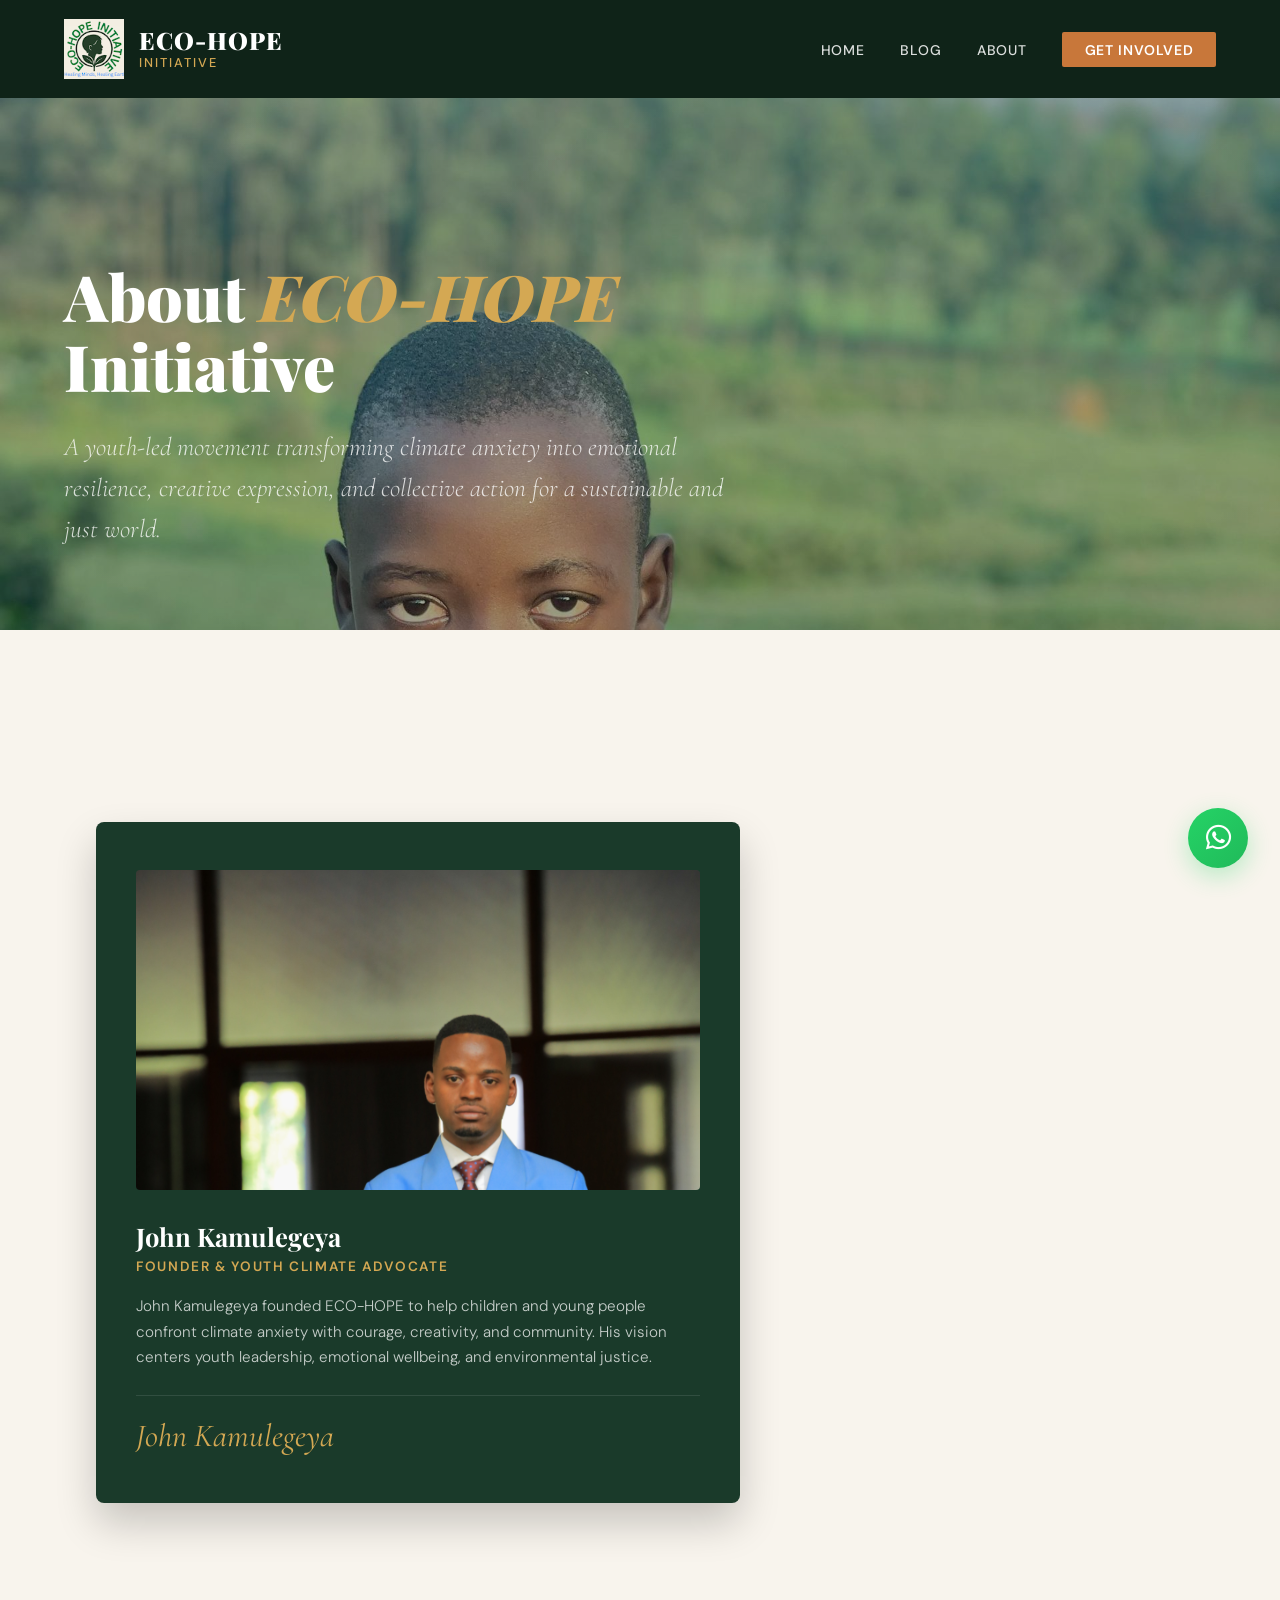
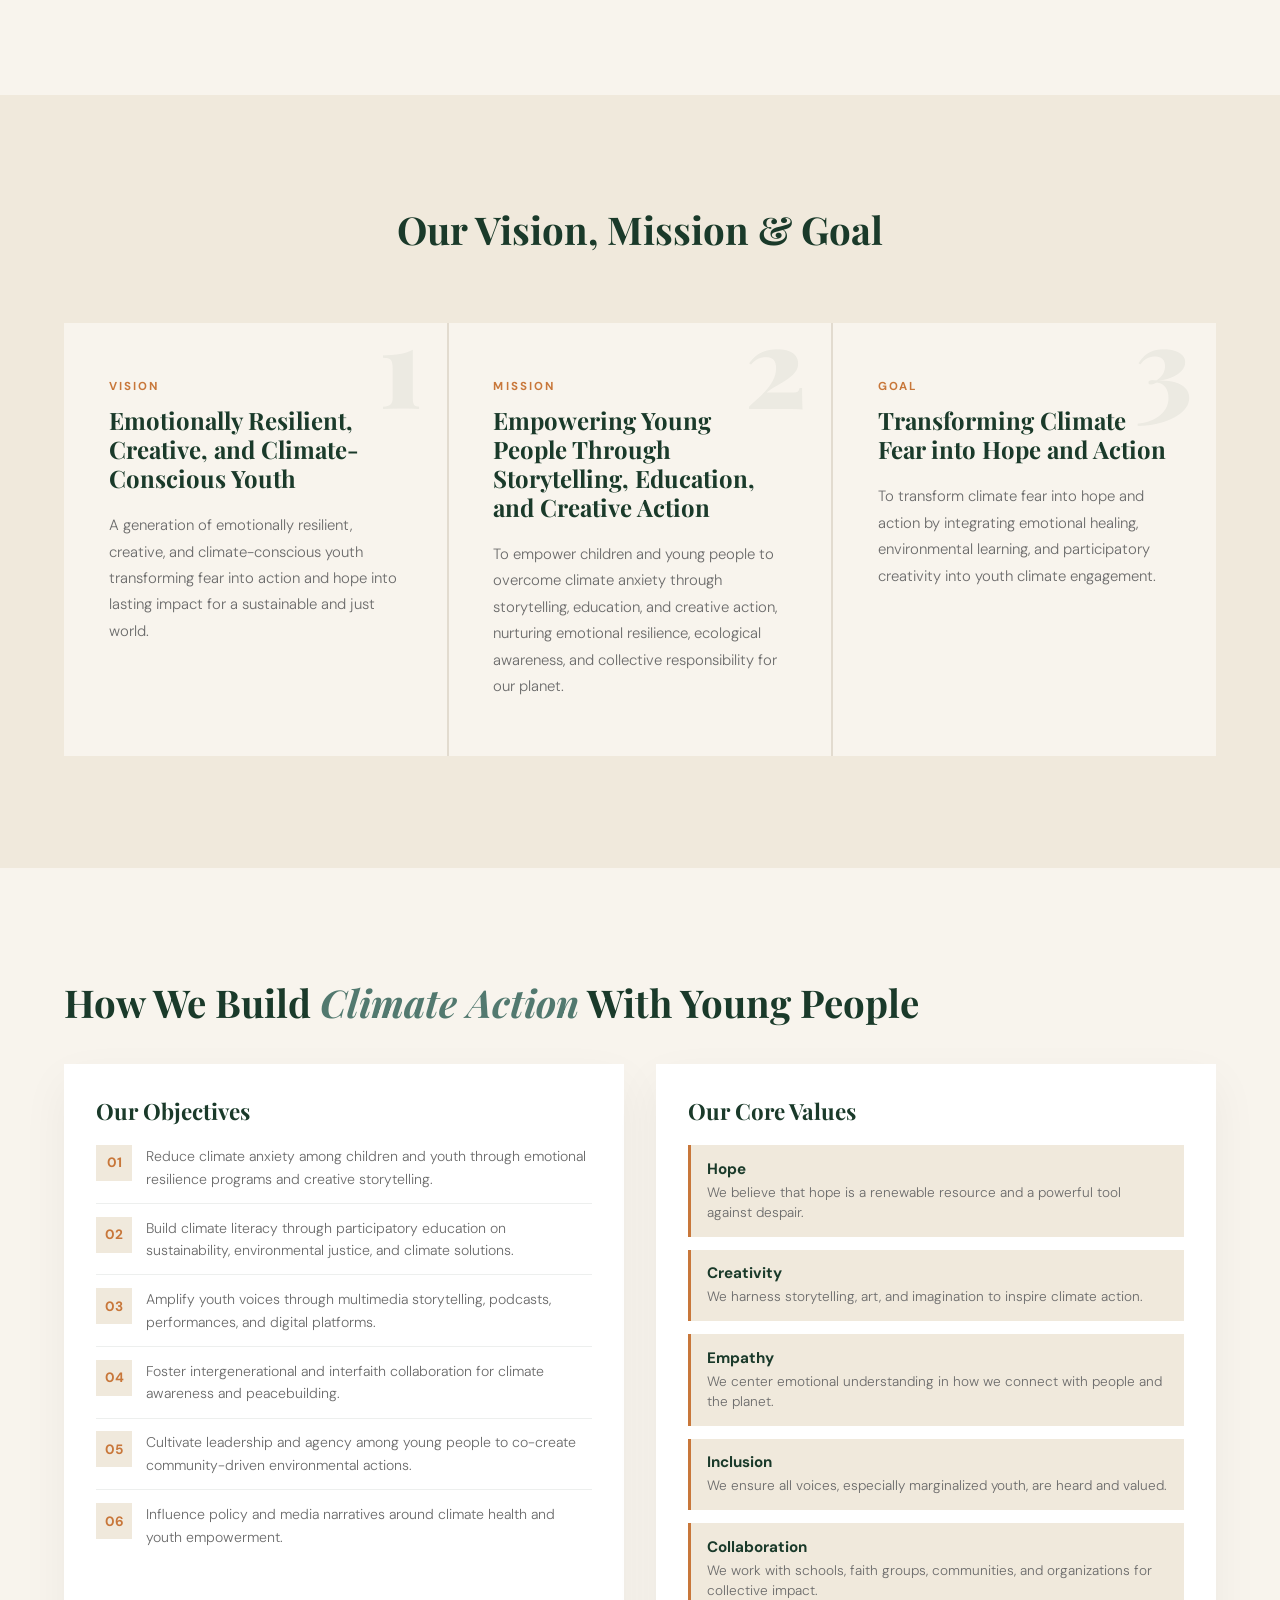
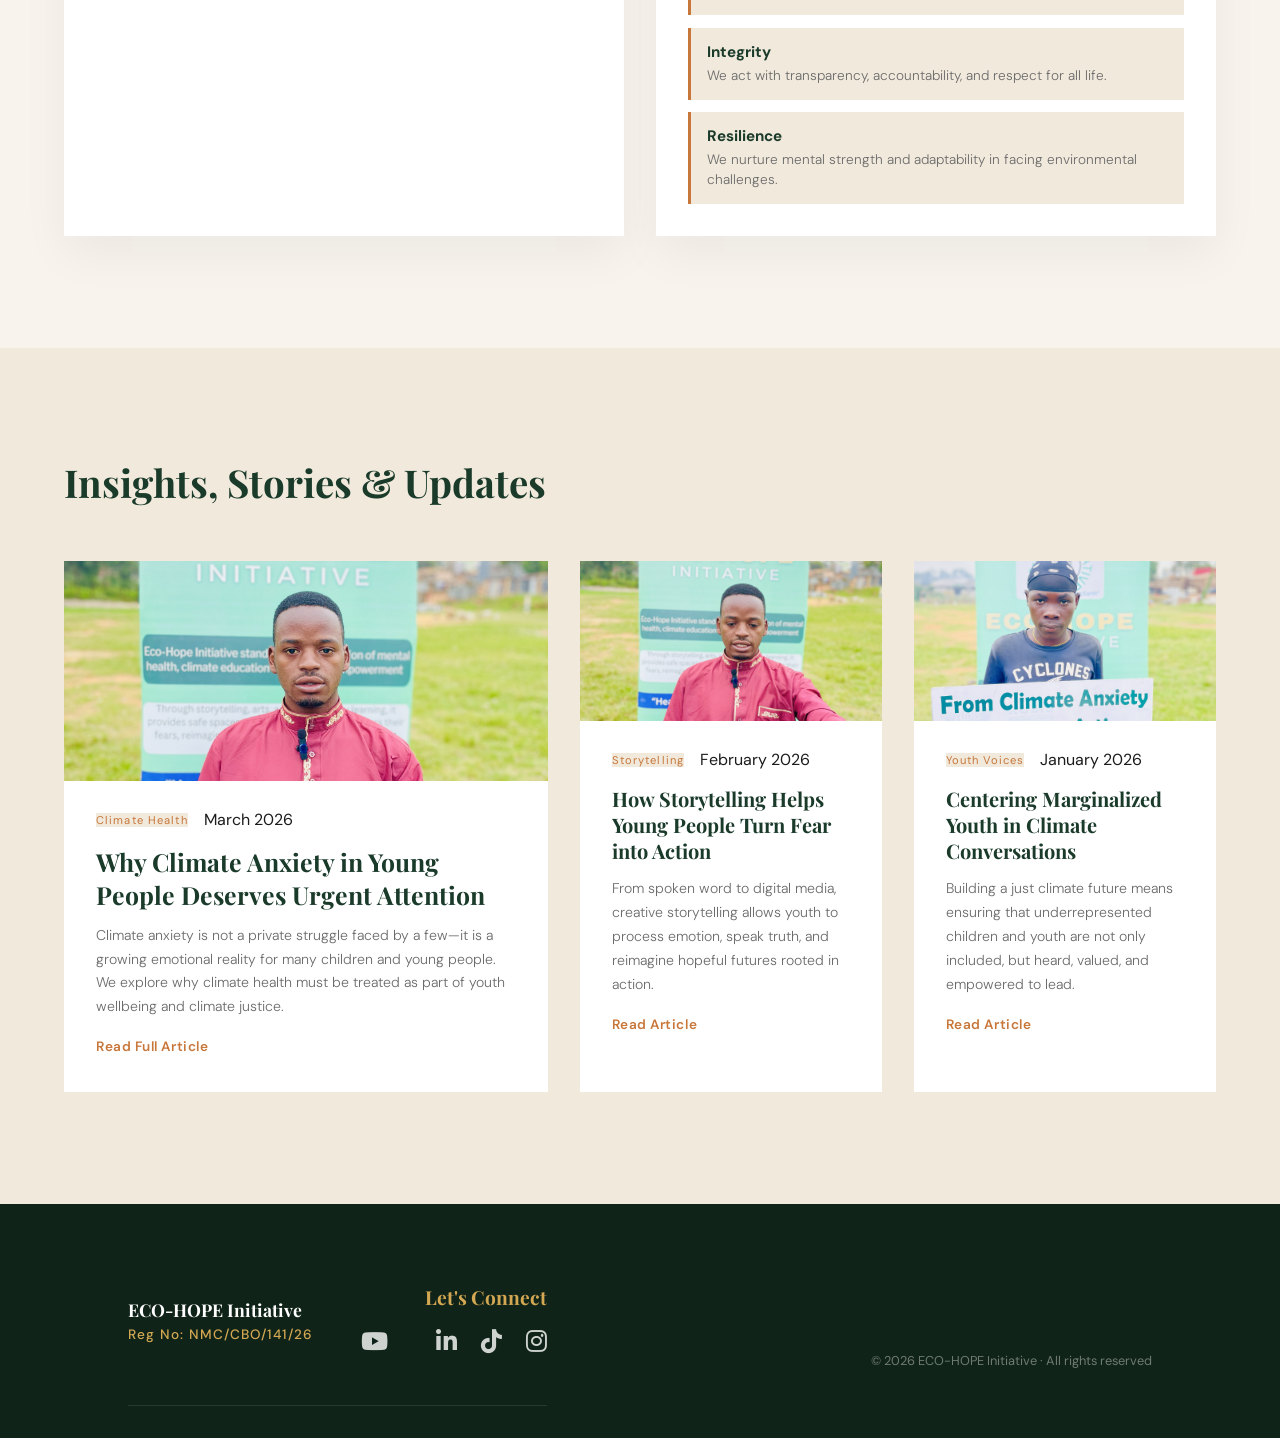
==== commit dc557b30: "Initial commit" ====
--- a/about.html
+++ b/about.html
@@ -1,276 +1,276 @@
-<!DOCTYPE html>
-<html lang="en">
-<head>
-  <meta charset="UTF-8" />
-  <meta name="viewport" content="width=device-width, initial-scale=1.0" />
-  <title>About — ECO-HOPE Initiative</title>
-  <link rel="stylesheet" href="style.css">
-  <link rel="preconnect" href="https://fonts.googleapis.com" />
-  <link href="https://fonts.googleapis.com/css2?family=Playfair+Display:ital,wght@0,400;0,700;0,900;1,400&family=DM+Sans:wght@300;400;500;600&family=Cormorant+Garamond:ital,wght@0,300;0,600;1,300&display=swap" rel="stylesheet" />
-  <link rel="stylesheet" href="https://cdnjs.cloudflare.com/ajax/libs/font-awesome/6.0.0/css/all.min.css">
-  <style>
-    
-  </style>
-</head>
-<body>
-    <nav id="mainNav" class="navbar">
-  <a href="index.html" class="nav-brand">
-    <div class="logo-wrapper">
-      <img src="images/logo.png" alt="ECO-HOPE Initiative Logo" class="brand-logo">
-    </div>
-    <div class="brand-text">
-      <span class="brand-name">ECO-HOPE</span>
-      <span class="brand-suffix">Initiative</span>
-    </div>
-  </a>
-
-  <div class="menu-toggle" id="mobile-menu">
-    <span class="bar"></span>
-    <span class="bar"></span>
-    <span class="bar"></span>
-  </div>
-
-  <ul class="nav-links">
-    <li><a href="index.html">HOME</a></li>
-    <li><a href="blog.html">BLOG</a></li>
-    <li><a href="about.html">ABOUT</a></li>
-    <li><a href="index.html#contact" class="nav-cta">Get Involved</a></li>
-  </ul>
-</nav>
-  <section class="about-hero">
-    <div class="ah-bg"></div>
-    <img src="images/GEOGRAPHY STUDENTS.jpg" alt="Geography students" class="ah-banner-img">
-    <div class="ah-ring"></div>
-    <div class="ah-ring"></div>
-    <div class="ah-ring"></div>
-    <div class="ah-content">
-      <h1 class="ah-title">About <em>ECO-HOPE</em><br />Initiative</h1>
-      <p class="ah-subtitle">A youth-led movement transforming climate anxiety into emotional resilience, creative expression, and collective action for a sustainable and just world.</p>
-    </div>
-  </section>
-
-    <section id="story">
-  <div class="story-layout">
-    <div class="story-text">
-      <h2 class="section-title reveal">From <em>Fear</em> to Hope,<br />From Hope to Action</h2>
-
-      <p class="story-para reveal"><strong>ECO-HOPE Initiative</strong> is a youth-led movement dedicated to addressing climate anxiety among children and young people through storytelling, environmental education, and creative expression.</p>
-
-      <p class="story-para reveal">Founded by visionary youth climate advocate <strong>John Kamulegeya</strong>, ECO-HOPE empowers young people to rise through fear and uncertainty toward hope, agency, and collective action in the face of the climate crisis.</p>
-
-      <div class="pull-quote reveal">
-        <div class="pull-quote-text">“Young people do not just need facts about the climate crisis — they need spaces to feel, imagine, create, and lead change together.”</div>
-        <div class="pull-quote-attr">— ECO-HOPE Initiative</div>
-      </div>
-
-      <p class="story-para reveal">The initiative uniquely integrates <strong>climate literacy</strong>, <strong>mental health resilience</strong>, and <strong>the arts</strong> to help youth not only understand the climate crisis but also process their emotions, cultivate empathy, and take transformative action in their communities.</p>
-
-      <p class="story-para reveal">ECO-HOPE works with children and youth aged <strong>3–24 years</strong>, with a deliberate focus on marginalized and underrepresented communities, ensuring that every young person has a voice and a story in shaping a sustainable future.</p>
-
-      <div class="timeline reveal">
-        <div class="tl-item">
-          <div class="tl-dot"></div>
-          <div class="tl-year">Emotional Resilience</div>
-          <div class="tl-text"><strong>Healing climate fear.</strong> We create safe spaces where youth process anxiety and build mental strength.</div>
-        </div>
-        <div class="tl-item">
-          <div class="tl-dot"></div>
-          <div class="tl-year">Climate Literacy</div>
-          <div class="tl-text"><strong>Learning for action.</strong> Participatory education on sustainability and environmental justice.</div>
-        </div>
-        <div class="tl-item">
-          <div class="tl-dot"></div>
-          <div class="tl-year">Creative Expression</div>
-          <div class="tl-text"><strong>Stories that move change.</strong> Using media and arts to amplify youth voices.</div>
-        </div>
-      </div>
-    </div>
-
-    <div class="story-sidebar">
-      <div class="founder-card reveal">
-        <img src="images/kamulegeya.jpeg" alt="John Kamulegeya" class="founder-photo">
-        
-        <div class="founder-name">John Kamulegeya</div>
-        <div class="founder-title">Founder & Youth Climate Advocate</div>
-        <p class="founder-bio">John Kamulegeya founded ECO-HOPE to help children and young people confront climate anxiety with courage, creativity, and community. His vision centers youth leadership, emotional wellbeing, and environmental justice.</p>
-        <div class="founder-sig">John Kamulegeya</div>
-      </div>
-    </div>
-  </div>
-</section>
-
-  <section id="vmg">
-    <div class="vmg-header">
-      <h2 class="section-title reveal" style="font-size: clamp(2rem, 3vw, 2.8rem); color: var(--forest);">Our Vision, Mission & Goal</h2>
-    </div>
-
-    <div class="vmg-grid">
-      <div class="vmg-card reveal" data-num="1">
-        
-        <div class="vmg-label">Vision</div>
-        <h3 class="vmg-title">Emotionally Resilient, Creative, and Climate-Conscious Youth</h3>
-        <p class="vmg-text">A generation of emotionally resilient, creative, and climate-conscious youth transforming fear into action and hope into lasting impact for a sustainable and just world.</p>
-      </div>
-
-      <div class="vmg-card reveal reveal-delay-1" data-num="2">
-        
-        <div class="vmg-label">Mission</div>
-        <h3 class="vmg-title">Empowering Young People Through Storytelling, Education, and Creative Action</h3>
-        <p class="vmg-text">To empower children and young people to overcome climate anxiety through storytelling, education, and creative action, nurturing emotional resilience, ecological awareness, and collective responsibility for our planet.</p>
-      </div>
-
-      <div class="vmg-card reveal reveal-delay-2" data-num="3">
-        
-        <div class="vmg-label">Goal</div>
-        <h3 class="vmg-title">Transforming Climate Fear into Hope and Action</h3>
-        <p class="vmg-text">To transform climate fear into hope and action by integrating emotional healing, environmental learning, and participatory creativity into youth climate engagement.</p>
-      </div>
-    </div>
-  </section>
-
-  <section id="priorities">
-    <h2 class="section-title reveal">How We Build <em>Climate Action</em> With Young People</h2>
-
-    <div class="priorities-grid">
-      <div class="panel reveal">
-        <h3 class="panel-title">Our Objectives</h3>
-        <div class="objectives-list">
-          <div class="objective-item">
-            <div class="objective-num">01</div>
-            <p class="objective-text">Reduce climate anxiety among children and youth through emotional resilience programs and creative storytelling.</p>
-          </div>
-          <div class="objective-item">
-            <div class="objective-num">02</div>
-            <p class="objective-text">Build climate literacy through participatory education on sustainability, environmental justice, and climate solutions.</p>
-          </div>
-          <div class="objective-item">
-            <div class="objective-num">03</div>
-            <p class="objective-text">Amplify youth voices through multimedia storytelling, podcasts, performances, and digital platforms.</p>
-          </div>
-          <div class="objective-item">
-            <div class="objective-num">04</div>
-            <p class="objective-text">Foster intergenerational and interfaith collaboration for climate awareness and peacebuilding.</p>
-          </div>
-          <div class="objective-item">
-            <div class="objective-num">05</div>
-            <p class="objective-text">Cultivate leadership and agency among young people to co-create community-driven environmental actions.</p>
-          </div>
-          <div class="objective-item">
-            <div class="objective-num">06</div>
-            <p class="objective-text">Influence policy and media narratives around climate health and youth empowerment.</p>
-          </div>
-        </div>
-      </div>
-
-      <div class="panel reveal reveal-delay-1">
-        <h3 class="panel-title">Our Core Values</h3>
-        <div class="values-list">
-          <div class="value-item">
-            <span class="value-name">Hope</span>
-            <p class="value-desc">We believe that hope is a renewable resource and a powerful tool against despair.</p>
-          </div>
-          <div class="value-item">
-            <span class="value-name">Creativity</span>
-            <p class="value-desc">We harness storytelling, art, and imagination to inspire climate action.</p>
-          </div>
-          <div class="value-item">
-            <span class="value-name">Empathy</span>
-            <p class="value-desc">We center emotional understanding in how we connect with people and the planet.</p>
-          </div>
-          <div class="value-item">
-            <span class="value-name">Inclusion</span>
-            <p class="value-desc">We ensure all voices, especially marginalized youth, are heard and valued.</p>
-          </div>
-          <div class="value-item">
-            <span class="value-name">Collaboration</span>
-            <p class="value-desc">We work with schools, faith groups, communities, and organizations for collective impact.</p>
-          </div>
-          <div class="value-item">
-            <span class="value-name">Integrity</span>
-            <p class="value-desc">We act with transparency, accountability, and respect for all life.</p>
-          </div>
-          <div class="value-item">
-            <span class="value-name">Resilience</span>
-            <p class="value-desc">We nurture mental strength and adaptability in facing environmental challenges.</p>
-          </div>
-        </div>
-      </div>
-    </div>
-  </section>
-
-  <section id="blog">
-    <h2 class="section-title reveal" style="font-size: clamp(2rem, 3vw, 2.8rem); color: var(--forest);">Insights, Stories & Updates</h2>
-
-    <div class="blog-grid">
-      <div class="blog-card reveal">
-        <div class="blog-img" style="background-image: url('images/anxiety.jpg'); background-size: cover; background-position: center;"></div>
-        <div class="blog-body">
-          <div class="blog-meta">
-            <span class="blog-tag">Climate Health</span>
-            <span class="blog-date">March 2026</span>
-          </div>
-          <h3 class="blog-title">Why Climate Anxiety in Young People Deserves Urgent Attention</h3>
-          <p class="blog-excerpt">Climate anxiety is not a private struggle faced by a few—it is a growing emotional reality for many children and young people. We explore why climate health must be treated as part of youth wellbeing and climate justice.</p>
-          <a href="blog.html" class="blog-read-more">Read Full Article </a>
-        </div>
-      </div>
-
-      <div class="blog-card reveal reveal-delay-1">
-        <div class="blog-img" style="background-image: url('images/teaching.jpg'); background-size: cover; background-position: center;"></div>
-        <div class="blog-body">
-          <div class="blog-meta">
-            <span class="blog-tag">Storytelling</span>
-            <span class="blog-date">February 2026</span>
-          </div>
-          <h3 class="blog-title">How Storytelling Helps Young People Turn Fear into Action</h3>
-          <p class="blog-excerpt">From spoken word to digital media, creative storytelling allows youth to process emotion, speak truth, and reimagine hopeful futures rooted in action.</p>
-          <a href="blog.html" class="blog-read-more">Read Article </a>
-        </div>
-      </div>
-
-      <div class="blog-card reveal reveal-delay-2">
-        <div class="blog-img" style="background-image: url('images/wall1.jpg'); background-size: cover; background-position: center;"></div>
-        <div class="blog-body">
-          <div class="blog-meta">
-            <span class="blog-tag">Youth Voices</span>
-            <span class="blog-date">January 2026</span>
-          </div>
-          <h3 class="blog-title">Centering Marginalized Youth in Climate Conversations</h3>
-          <p class="blog-excerpt">Building a just climate future means ensuring that underrepresented children and youth are not only included, but heard, valued, and empowered to lead.</p>
-          <a href="blog.html" class="blog-read-more">Read Article </a>
-        </div>
-      </div>
-    </div>
-  </section>
-
-  <footer class="main-footer">
-    <div class="footer-container">
-        <div class="footer-brand-box">
-            <div class="footer-brand">ECO-HOPE Initiative</div>
-            <p class="license-tag">Reg No: NMC/CBO/141/26</p>
-        </div>
-        <div class="footer-connect">
-            <h4 class="connect-title">Let's Connect</h4>
-            <div class="social-flex">
-                <a href="https://youtube.com/@ecohopeglobal?si=rUluqJ10L67sGsvz" target="_blank" title="YouTube"><i class="fa-brands fa-youtube"></i></a>
-                <a href="https://x.com/ecohopeglobal?t=sFXBrUMTEYDn8J4AHgHOMA&s=09" target="_blank" title="X (Twitter)"><i class="fa-brands fa-x-twitter"></i></a>
-                <a href="https://linkedin.com/company/ecohopeglobal" target="_blank" title="LinkedIn"><i class="fa-brands fa-linkedin-in"></i></a>
-                <a href="https://vm.tiktok.com/ZS9LXLxc4BgKp-MP3QB/  " target="_blank" title="TikTok"><i class="fa-brands fa-tiktok"></i></a>
-                <a href="https://www.instagram.com/ecohopeglobal" target="_blank" title="Instagram"><i class="fa-brands fa-instagram"></i></a>
-            </div>
-        </div>
-    </div>
-
-    <div class="footer-bottom">
-        <p>© <span id="currentYear"></span> ECO-HOPE Initiative · All rights reserved</p>
-    </div>
-</footer>
-
-<!-- ── FLOATING WHATSAPP BUTTON ── -->
-<a href="https://wa.me/256764076711" class="whatsapp-float" target="_blank" title="Chat with us on WhatsApp">
-  <i class="fa-brands fa-whatsapp"></i>
-</a>
-
-<script src="script.js"></script>
-</body>
-</html>
+<!DOCTYPE html>
+<html lang="en">
+<head>
+  <meta charset="UTF-8" />
+  <meta name="viewport" content="width=device-width, initial-scale=1.0" />
+  <title>About — ECO-HOPE Initiative</title>
+  <link rel="stylesheet" href="style.css">
+  <link rel="preconnect" href="https://fonts.googleapis.com" />
+  <link href="https://fonts.googleapis.com/css2?family=Playfair+Display:ital,wght@0,400;0,700;0,900;1,400&family=DM+Sans:wght@300;400;500;600&family=Cormorant+Garamond:ital,wght@0,300;0,600;1,300&display=swap" rel="stylesheet" />
+  <link rel="stylesheet" href="https://cdnjs.cloudflare.com/ajax/libs/font-awesome/6.0.0/css/all.min.css">
+  <style>
+    
+  </style>
+</head>
+<body>
+    <nav id="mainNav" class="navbar">
+  <a href="index.html" class="nav-brand">
+    <div class="logo-wrapper">
+      <img src="images/logo.png" alt="ECO-HOPE Initiative Logo" class="brand-logo">
+    </div>
+    <div class="brand-text">
+      <span class="brand-name">ECO-HOPE</span>
+      <span class="brand-suffix">Initiative</span>
+    </div>
+  </a>
+
+  <div class="menu-toggle" id="mobile-menu">
+    <span class="bar"></span>
+    <span class="bar"></span>
+    <span class="bar"></span>
+  </div>
+
+  <ul class="nav-links">
+    <li><a href="index.html">HOME</a></li>
+    <li><a href="blog.html">BLOG</a></li>
+    <li><a href="about.html">ABOUT</a></li>
+    <li><a href="index.html#contact" class="nav-cta">Get Involved</a></li>
+  </ul>
+</nav>
+  <section class="about-hero">
+    <div class="ah-bg"></div>
+    <img src="images/worry2.jpg" alt="Geography students" class="ah-banner-img">
+    <div class="ah-ring"></div>
+    <div class="ah-ring"></div>
+    <div class="ah-ring"></div>
+    <div class="ah-content">
+      <h1 class="ah-title">About <em>ECO-HOPE</em><br />Initiative</h1>
+      <p class="ah-subtitle">A youth-led movement transforming climate anxiety into emotional resilience, creative expression, and collective action for a sustainable and just world.</p>
+    </div>
+  </section>
+
+    <section id="story">
+  <div class="story-layout">
+    <div class="story-text">
+      <h2 class="section-title reveal">From <em>Fear</em> to Hope,<br />From Hope to Action</h2>
+
+      <p class="story-para reveal"><strong>ECO-HOPE Initiative</strong> is a youth-led movement dedicated to addressing climate anxiety among children and young people through storytelling, environmental education, and creative expression.</p>
+
+      <p class="story-para reveal">Founded by visionary youth climate advocate <strong>John Kamulegeya</strong>, ECO-HOPE empowers young people to rise through fear and uncertainty toward hope, agency, and collective action in the face of the climate crisis.</p>
+
+      <div class="pull-quote reveal">
+        <div class="pull-quote-text">“Young people do not just need facts about the climate crisis — they need spaces to feel, imagine, create, and lead change together.”</div>
+        <div class="pull-quote-attr">— ECO-HOPE Initiative</div>
+      </div>
+
+      <p class="story-para reveal">The initiative uniquely integrates <strong>climate literacy</strong>, <strong>mental health resilience</strong>, and <strong>the arts</strong> to help youth not only understand the climate crisis but also process their emotions, cultivate empathy, and take transformative action in their communities.</p>
+
+      <p class="story-para reveal">ECO-HOPE works with children and youth aged <strong>3–24 years</strong>, with a deliberate focus on marginalized and underrepresented communities, ensuring that every young person has a voice and a story in shaping a sustainable future.</p>
+
+      <div class="timeline reveal">
+        <div class="tl-item">
+          <div class="tl-dot"></div>
+          <div class="tl-year">Emotional Resilience</div>
+          <div class="tl-text"><strong>Healing climate fear.</strong> We create safe spaces where youth process anxiety and build mental strength.</div>
+        </div>
+        <div class="tl-item">
+          <div class="tl-dot"></div>
+          <div class="tl-year">Climate Literacy</div>
+          <div class="tl-text"><strong>Learning for action.</strong> Participatory education on sustainability and environmental justice.</div>
+        </div>
+        <div class="tl-item">
+          <div class="tl-dot"></div>
+          <div class="tl-year">Creative Expression</div>
+          <div class="tl-text"><strong>Stories that move change.</strong> Using media and arts to amplify youth voices.</div>
+        </div>
+      </div>
+    </div>
+
+    <div class="story-sidebar">
+      <div class="founder-card reveal">
+        <img src="images/kamulegeya.jpeg" alt="John Kamulegeya" class="founder-photo">
+        
+        <div class="founder-name">John Kamulegeya</div>
+        <div class="founder-title">Founder & Youth Climate Advocate</div>
+        <p class="founder-bio">John Kamulegeya founded ECO-HOPE to help children and young people confront climate anxiety with courage, creativity, and community. His vision centers youth leadership, emotional wellbeing, and environmental justice.</p>
+        <div class="founder-sig">John Kamulegeya</div>
+      </div>
+    </div>
+  </div>
+</section>
+
+  <section id="vmg">
+    <div class="vmg-header">
+      <h2 class="section-title reveal" style="font-size: clamp(2rem, 3vw, 2.8rem); color: var(--forest);">Our Vision, Mission & Goal</h2>
+    </div>
+
+    <div class="vmg-grid">
+      <div class="vmg-card reveal" data-num="1">
+        
+        <div class="vmg-label">Vision</div>
+        <h3 class="vmg-title">Emotionally Resilient, Creative, and Climate-Conscious Youth</h3>
+        <p class="vmg-text">A generation of emotionally resilient, creative, and climate-conscious youth transforming fear into action and hope into lasting impact for a sustainable and just world.</p>
+      </div>
+
+      <div class="vmg-card reveal reveal-delay-1" data-num="2">
+        
+        <div class="vmg-label">Mission</div>
+        <h3 class="vmg-title">Empowering Young People Through Storytelling, Education, and Creative Action</h3>
+        <p class="vmg-text">To empower children and young people to overcome climate anxiety through storytelling, education, and creative action, nurturing emotional resilience, ecological awareness, and collective responsibility for our planet.</p>
+      </div>
+
+      <div class="vmg-card reveal reveal-delay-2" data-num="3">
+        
+        <div class="vmg-label">Goal</div>
+        <h3 class="vmg-title">Transforming Climate Fear into Hope and Action</h3>
+        <p class="vmg-text">To transform climate fear into hope and action by integrating emotional healing, environmental learning, and participatory creativity into youth climate engagement.</p>
+      </div>
+    </div>
+  </section>
+
+  <section id="priorities">
+    <h2 class="section-title reveal">How We Build <em>Climate Action</em> With Young People</h2>
+
+    <div class="priorities-grid">
+      <div class="panel reveal">
+        <h3 class="panel-title">Our Objectives</h3>
+        <div class="objectives-list">
+          <div class="objective-item">
+            <div class="objective-num">01</div>
+            <p class="objective-text">Reduce climate anxiety among children and youth through emotional resilience programs and creative storytelling.</p>
+          </div>
+          <div class="objective-item">
+            <div class="objective-num">02</div>
+            <p class="objective-text">Build climate literacy through participatory education on sustainability, environmental justice, and climate solutions.</p>
+          </div>
+          <div class="objective-item">
+            <div class="objective-num">03</div>
+            <p class="objective-text">Amplify youth voices through multimedia storytelling, podcasts, performances, and digital platforms.</p>
+          </div>
+          <div class="objective-item">
+            <div class="objective-num">04</div>
+            <p class="objective-text">Foster intergenerational and interfaith collaboration for climate awareness and peacebuilding.</p>
+          </div>
+          <div class="objective-item">
+            <div class="objective-num">05</div>
+            <p class="objective-text">Cultivate leadership and agency among young people to co-create community-driven environmental actions.</p>
+          </div>
+          <div class="objective-item">
+            <div class="objective-num">06</div>
+            <p class="objective-text">Influence policy and media narratives around climate health and youth empowerment.</p>
+          </div>
+        </div>
+      </div>
+
+      <div class="panel reveal reveal-delay-1">
+        <h3 class="panel-title">Our Core Values</h3>
+        <div class="values-list">
+          <div class="value-item">
+            <span class="value-name">Hope</span>
+            <p class="value-desc">We believe that hope is a renewable resource and a powerful tool against despair.</p>
+          </div>
+          <div class="value-item">
+            <span class="value-name">Creativity</span>
+            <p class="value-desc">We harness storytelling, art, and imagination to inspire climate action.</p>
+          </div>
+          <div class="value-item">
+            <span class="value-name">Empathy</span>
+            <p class="value-desc">We center emotional understanding in how we connect with people and the planet.</p>
+          </div>
+          <div class="value-item">
+            <span class="value-name">Inclusion</span>
+            <p class="value-desc">We ensure all voices, especially marginalized youth, are heard and valued.</p>
+          </div>
+          <div class="value-item">
+            <span class="value-name">Collaboration</span>
+            <p class="value-desc">We work with schools, faith groups, communities, and organizations for collective impact.</p>
+          </div>
+          <div class="value-item">
+            <span class="value-name">Integrity</span>
+            <p class="value-desc">We act with transparency, accountability, and respect for all life.</p>
+          </div>
+          <div class="value-item">
+            <span class="value-name">Resilience</span>
+            <p class="value-desc">We nurture mental strength and adaptability in facing environmental challenges.</p>
+          </div>
+        </div>
+      </div>
+    </div>
+  </section>
+
+  <section id="blog">
+    <h2 class="section-title reveal" style="font-size: clamp(2rem, 3vw, 2.8rem); color: var(--forest);">Insights, Stories & Updates</h2>
+
+    <div class="blog-grid">
+      <div class="blog-card reveal">
+        <div class="blog-img" style="background-image: url('images/anxiety.jpg'); background-size: cover; background-position: center;"></div>
+        <div class="blog-body">
+          <div class="blog-meta">
+            <span class="blog-tag">Climate Health</span>
+            <span class="blog-date">March 2026</span>
+          </div>
+          <h3 class="blog-title">Why Climate Anxiety in Young People Deserves Urgent Attention</h3>
+          <p class="blog-excerpt">Climate anxiety is not a private struggle faced by a few—it is a growing emotional reality for many children and young people. We explore why climate health must be treated as part of youth wellbeing and climate justice.</p>
+          <a href="blog.html" class="blog-read-more">Read Full Article </a>
+        </div>
+      </div>
+
+      <div class="blog-card reveal reveal-delay-1">
+        <div class="blog-img" style="background-image: url('images/teaching.jpg'); background-size: cover; background-position: center;"></div>
+        <div class="blog-body">
+          <div class="blog-meta">
+            <span class="blog-tag">Storytelling</span>
+            <span class="blog-date">February 2026</span>
+          </div>
+          <h3 class="blog-title">How Storytelling Helps Young People Turn Fear into Action</h3>
+          <p class="blog-excerpt">From spoken word to digital media, creative storytelling allows youth to process emotion, speak truth, and reimagine hopeful futures rooted in action.</p>
+          <a href="blog.html" class="blog-read-more">Read Article </a>
+        </div>
+      </div>
+
+      <div class="blog-card reveal reveal-delay-2">
+        <div class="blog-img" style="background-image: url('images/wall1.jpg'); background-size: cover; background-position: center;"></div>
+        <div class="blog-body">
+          <div class="blog-meta">
+            <span class="blog-tag">Youth Voices</span>
+            <span class="blog-date">January 2026</span>
+          </div>
+          <h3 class="blog-title">Centering Marginalized Youth in Climate Conversations</h3>
+          <p class="blog-excerpt">Building a just climate future means ensuring that underrepresented children and youth are not only included, but heard, valued, and empowered to lead.</p>
+          <a href="blog.html" class="blog-read-more">Read Article </a>
+        </div>
+      </div>
+    </div>
+  </section>
+
+  <footer class="main-footer">
+    <div class="footer-container">
+        <div class="footer-brand-box">
+            <div class="footer-brand">ECO-HOPE Initiative</div>
+            <p class="license-tag">Reg No: NMC/CBO/141/26</p>
+        </div>
+        <div class="footer-connect">
+            <h4 class="connect-title">Let's Connect</h4>
+            <div class="social-flex">
+                <a href="https://youtube.com/@ecohopeglobal?si=rUluqJ10L67sGsvz" target="_blank" title="YouTube"><i class="fa-brands fa-youtube"></i></a>
+                <a href="https://x.com/ecohopeglobal?t=sFXBrUMTEYDn8J4AHgHOMA&s=09" target="_blank" title="X (Twitter)"><i class="fa-brands fa-x-twitter"></i></a>
+                <a href="https://linkedin.com/company/ecohopeglobal" target="_blank" title="LinkedIn"><i class="fa-brands fa-linkedin-in"></i></a>
+                <a href="https://vm.tiktok.com/ZS9LXLxc4BgKp-MP3QB/  " target="_blank" title="TikTok"><i class="fa-brands fa-tiktok"></i></a>
+                <a href="https://www.instagram.com/ecohopeglobal" target="_blank" title="Instagram"><i class="fa-brands fa-instagram"></i></a>
+            </div>
+        </div>
+    </div>
+
+    <div class="footer-bottom">
+        <p>© <span id="currentYear"></span> ECO-HOPE Initiative · All rights reserved</p>
+    </div>
+</footer>
+
+<!-- ── FLOATING WHATSAPP BUTTON ── -->
+<a href="https://wa.me/256764076711" class="whatsapp-float" target="_blank" title="Chat with us on WhatsApp">
+  <i class="fa-brands fa-whatsapp"></i>
+</a>
+
+<script src="script.js"></script>
+</body>
+</html>
--- a/style.css
+++ b/style.css
@@ -1,1546 +1,3355 @@
-  :root {
-        --forest:    #1a3a2a;
-        --green:     #2d6a4f;
-        --sage:      #52796f;
-        --moss:      #84a98c;
-        --terra:     #c8773a;
-        --gold:      #d4a853;
-        --cream:     #f8f4ed;
-        --warm:      #f0e9dc;
-        --ink:       #1c1c1c;
-        --muted:     #6b6b6b;
-      }
-
-      *, *::before, *::after { margin: 0; padding: 0; box-sizing: border-box; }
-
-      html { scroll-behavior: smooth; }
-
-      body {
-        font-family: 'DM Sans', sans-serif;
-        background: var(--cream);
-        color: var(--ink);
-        overflow-x: hidden;
-      }
-
-      /* ── NAV STYLES ── */
-      .navbar {
-        display: flex;
-        justify-content: space-between;
-        align-items: center;
-        padding: 1.2rem 4rem;
-        background: #0f2318;
-        position: fixed; top: 0; left: 0; right: 0;
-        z-index: 100;
-        transition: background 0.3s ease;
-      }
-
-      .navbar.scrolled {
-        background: rgba(15, 35, 24, 0.98);
-        backdrop-filter: blur(10px);
-        box-shadow: 0 2px 20px rgba(0, 0, 0, 0.2);
-      }
-
-      .nav-brand {
-        display: flex;
-        align-items: center;
-        gap: 15px;
-        text-decoration: none;
-        cursor: pointer;
-      }
-
-      .logo-wrapper {
-        display: flex;
-        align-items: center;
-        justify-content: center;
-        width: 60px;
-        height: 60px;
-        background: transparent;
-      }
-
-      .brand-logo {
-        width: 100%;
-        height: 100%;
-        object-fit: contain;
-      }
-
-      .brand-text {
-        display: flex;
-        flex-direction: column;
-      }
-
-      .brand-name {
-        font-family: 'Playfair Display', serif;
-        font-size: 1.5rem;
-        font-weight: 900;
-        color: #fff;
-        letter-spacing: 1px;
-        line-height: 1;
-      }
-
-      .brand-suffix {
-        font-family: 'DM Sans', sans-serif;
-        font-size: 0.8rem;
-        font-weight: 500;
-        text-transform: uppercase;
-        color: var(--gold);
-        letter-spacing: 2px;
-        margin-top: 2px;
-      }
-
-      .menu-toggle {
-        display: none;
-        flex-direction: column;
-        cursor: pointer;
-        z-index: 101;
-        background: none;
-        border: none;
-        padding: 0;
-      }
-
-      .bar {
-        width: 25px;
-        height: 3px;
-        background-color: #fff;
-        margin: 5px 0;
-        transition: 0.3s;
-      }
-
-      .menu-toggle.active .bar:nth-child(1) {
-        transform: rotate(-45deg) translate(-8px, 8px);
-      }
-
-      .menu-toggle.active .bar:nth-child(2) {
-        opacity: 0;
-      }
-
-      .menu-toggle.active .bar:nth-child(3) {
-        transform: rotate(45deg) translate(-7px, -6px);
-      }
-
-      .nav-links { 
-        display: flex; 
-        gap: 2.2rem; 
-        list-style: none;
-        flex-direction: row;
-        position: static;
-        background: transparent;
-        width: auto;
-        height: auto;
-        padding: 0;
-        top: auto;
-      }
-
-      .nav-links li { 
-        margin: 0; 
-        width: auto; 
-        text-align: left; 
-      }
-
-      .nav-links a {
-        color: rgba(255,255,255,.85);
-        text-decoration: none; 
-        font-size: .875rem;
-        font-weight: 500; 
-        letter-spacing: .06em; 
-        text-transform: uppercase;
-        transition: color .2s;
-        position: relative;
-      }
-
-      .nav-links a::after {
-        content: ''; 
-        position: absolute; 
-        bottom: -4px; 
-        left: 0;
-        width: 0; 
-        height: 1.5px; 
-        background: var(--gold);
-        transition: width .3s;
-      }
-
-      .nav-links a:hover { 
-        color: var(--gold); 
-      }
-
-      .nav-links a:hover::after { 
-        width: 100%; 
-      }
-
-      .nav-links a.active { 
-        color: var(--gold); 
-      }
-
-      .nav-links a.active::after { 
-        width: 100%; 
-      }
-
-      .nav-cta {
-        background: var(--terra); 
-        color: #fff !important;
-        padding: .55rem 1.4rem; 
-        border-radius: 2px;
-        font-weight: 600 !important;
-        border: none;
-      }
-
-      .nav-cta::after { 
-        display: none !important; 
-      }
-
-      .nav-cta:hover { 
-        background: var(--gold) !important; 
-        color: var(--forest) !important; 
-      }
-
-
-
-      /* ── HERO ── */
-      .hero {
-        position: relative; height: 100vh; min-height: 680px;
-        overflow: hidden;
-      }
-      .hero-slides { position: absolute; inset: 0; }
-      .hero-slide {
-        position: absolute; inset: 0;
-        opacity: 0; transition: opacity 1.2s ease;
-        display: flex; align-items: flex-end;
-      }
-      .hero-slide.active { opacity: 1; }
-
-      /* Placeholder image areas — replace src with real images */
-      .hero-slide:nth-child(1) .hero-img { background: linear-gradient(160deg, #1a3a2a 0%, #2d6a4f 40%, #84a98c 100%); }
-      .hero-slide:nth-child(2) .hero-img { background: linear-gradient(160deg, #4a2c0a 0%, #c8773a 50%, #d4a853 100%); }
-      .hero-slide:nth-child(3) .hero-img { background: linear-gradient(160deg, #0d2a1a 0%, #1a3a2a 50%, #52796f 100%); }
-
-    .hero-img {
-    position: absolute; 
-    inset: 0;
-    overflow: hidden; /* Keeps the zoom contained */
-  }
-
-  /* Add this new block to fix the "fit" issue */
-  .hero-img img {
-    width: 100%;
-    height: 100%;
-    object-fit: cover; /* This acts like 'background-size: cover' for <img> tags */
-    object-position: center top; /* Prioritizes showing faces at the top of the image */
-    display: block;
-  }
-
-  .hero-img::after {
-    content: ''; 
-    position: absolute; 
-    inset: 0;
-    /* Your gradient looks great—it will make the white text much easier to read */
-    background: linear-gradient(to top, rgba(10,26,16,.85) 0%, rgba(10,26,16,.3) 60%, transparent 100%);
-    z-index: 1; /* Keeps the shadow above the image */
-  }
-
-  /* Optional: Ensure content is above the shadow */
-  .hero-content {
-    position: relative;
-    z-index: 2;
-    padding: 0 4rem 6rem;
-    max-width: 760px;
-  }
-      .hero-tag {
-        display: inline-block;
-        background: var(--terra);
-        color: #fff; font-size: .75rem;
-        letter-spacing: .14em; text-transform: uppercase;
-        padding: .35rem .9rem; margin-bottom: 1.4rem;
-        font-weight: 600;
-      }
-      .hero-title {
-        font-family: 'Playfair Display', serif;
-        font-size: clamp(3rem, 6vw, 5.5rem);
-        color: #fff; line-height: 1.08; font-weight: 900;
-        margin-bottom: 1.4rem;
-      }
-      .hero-title em { color: var(--gold); font-style: italic; }
-      .hero-sub {
-        color: rgba(255,255,255,.78); font-size: 1.1rem;
-        line-height: 1.7; max-width: 540px;
-        margin-bottom: 2.4rem; font-weight: 300;
-      }
-      .hero-btns { display: flex; gap: 1rem; flex-wrap: wrap; }
-      .btn-primary {
-        background: var(--terra); color: #fff;
-        padding: .85rem 2.2rem; border: none; cursor: pointer;
-        font-family: 'DM Sans', sans-serif;
-        font-size: .9rem; font-weight: 600;
-        letter-spacing: .06em; text-transform: uppercase;
-        text-decoration: none;
-        transition: background .25s, transform .2s;
-        display: inline-block;
-      }
-      .btn-primary:hover { background: var(--gold); color: var(--forest); transform: translateY(-2px); }
-      .btn-ghost {
-        background: transparent; color: #fff;
-        padding: .85rem 2.2rem;
-        border: 1.5px solid rgba(255,255,255,.5);
-        cursor: pointer; font-family: 'DM Sans', sans-serif;
-        font-size: .9rem; font-weight: 500;
-        letter-spacing: .06em; text-transform: uppercase;
-        text-decoration: none; display: inline-block;
-        transition: border-color .25s, background .25s;
-      }
-      .btn-ghost:hover { border-color: var(--gold); background: rgba(212,168,83,.12); }
-
-      .hero-dots {
-        position: absolute; bottom: 2.2rem; right: 4rem; z-index: 5;
-        display: flex; gap: .6rem;
-      }
-      .hero-dot {
-        width: 28px; height: 3px;
-        background: rgba(255,255,255,.3);
-        cursor: pointer; transition: background .3s, width .3s;
-        border: none;
-      }
-      .hero-dot.active { background: var(--gold); width: 52px; }
-
-      /* ABOUT SUMMARY */
-    .about-summary {
-      display: flex;
-      align-items: center;
-      justify-content: space-between;
-      min-height: 80vh; /* Adjust height as needed */
-      padding: 80px 10%; /* Provides breathable space on sides */
-      gap: 50px;
-      width: 100%;
-      }
-      .about-visual {
-        background: var(--forest);
-        position: relative; overflow: hidden;
-        display: flex; align-items: center; justify-content: center;
-        min-height: 540px;
-      }
-      .about-visual-bg {
-        position: absolute; inset: 0;
-        background: radial-gradient(ellipse at 30% 60%, #2d6a4f 0%, #1a3a2a 70%);
-      }
-      .about-deco {
-        position: absolute; right: -60px; top: -60px;
-        width: 340px; height: 340px;
-        border: 1px solid rgba(255,255,255,.07);
-        border-radius: 50%;
-      }
-      .about-deco2 {
-        position: absolute; left: -80px; bottom: -80px;
-        width: 280px; height: 280px;
-        border: 1px solid rgba(212,168,83,.12); border-radius: 50%;
-      }
-      .about-image {
-        position: relative;
-        z-index: 2;
-        width: calc(100% - 4rem);
-        height: calc(100% - 4rem);
-        min-height: 420px;
-        margin: 2rem;
-        background: linear-gradient(135deg, rgba(45,106,79,.9), rgba(132,169,140,.75));
-        display: flex;
-        align-items: center;
-        justify-content: center;
-        color: rgba(255,255,255,.3);
-        font-size: .88rem;
-        letter-spacing: .12em;
-        text-transform: uppercase;
-        border: 1px solid rgba(255,255,255,.08);
-      }
-      .about-text {
-        background: var(--warm);
-        padding: 5rem 4.5rem;
-        display: flex; flex-direction: column; justify-content: center;
-        text-align: center;
-      }
-      .about-text .btn-primary {
-        padding: 0.6rem 1.5rem;
-        font-size: 0.8rem;
-        align-self: center;
-      }
-      .section-eyebrow {
-        color: var(--terra); font-size: .75rem;
-        letter-spacing: .18em; text-transform: uppercase;
-        font-weight: 600; margin-bottom: 1.2rem;
-        display: flex; align-items: center; gap: .7rem;
-      }
-      .section-eyebrow::before {
-        content: ''; display: block; width: 32px; height: 2px;
-        background: var(--terra);
-      }
-      .section-title {
-        font-family: 'Playfair Display', serif;
-        font-size: clamp(2rem, 3vw, 2.8rem);
-        color: var(--forest); line-height: 1.2;
-        font-weight: 700; margin-bottom: 1.4rem;
-      }
-      .section-title em { font-style: italic; color: var(--sage); }
-      .section-body {
-        color: var(--muted); line-height: 1.8;
-        font-size: .98rem; margin-bottom: 2rem; font-weight: 300;
-      }
-
-      /* PROGRAMS  */
-      #programs { padding: 7rem 4rem; background: var(--cream); }
-      .section-header { text-align: center; margin-bottom: 4rem; }
-      .section-header .section-eyebrow { justify-content: center; }
-      .section-header .section-eyebrow::before { display: none; }
-      .section-header .section-eyebrow::after {
-        content: ''; display: block; width: 32px; height: 2px; background: var(--terra);
-      }
-      
-      /* Image-based program cards */
-      .programs-image-grid {
-        display: grid; 
-        grid-template-columns: repeat(3, 1fr);
-        gap: 2rem;
-      }
-      
-      .program-card-image {
-        overflow: hidden;
-        border-radius: 6px;
-        box-shadow: 0 15px 35px rgba(0,0,0,0.08);
-        transition: transform .3s ease, box-shadow .3s ease;
-      }
-      
-      .program-card-image:hover {
-        transform: translateY(-8px);
-        box-shadow: 0 25px 50px rgba(0,0,0,0.12);
-      }
-      
-      .prog-card-media {
-        position: relative;
-        height: 300px;
-        background: var(--forest);
-        display: flex;
-        align-items: flex-end;
-      }
-      
-      .prog-card-overlay {
-        position: absolute;
-        inset: 0;
-        background: linear-gradient(to top, rgba(15, 35, 24, 0.95) 0%, rgba(15, 35, 24, 0.7) 50%, transparent 100%);
-        display: flex;
-        flex-direction: column;
-        justify-content: flex-end;
-        padding: 2.5rem 2rem;
-        color: #fff;
-        transition: background .3s ease;
-      }
-      
-      .program-card-image:hover .prog-card-overlay {
-        background: linear-gradient(to top, rgba(15, 35, 24, 0.98) 0%, rgba(15, 35, 24, 0.8) 50%, transparent 100%);
-      }
-      
-      .prog-card-title {
-        font-family: 'Playfair Display', serif;
-        font-size: 1.4rem;
-        font-weight: 700;
-        color: #fff;
-        margin-bottom: 0.6rem;
-        line-height: 1.3;
-      }
-      
-      .prog-card-desc {
-        font-size: 0.9rem;
-        color: rgba(255, 255, 255, 0.85);
-        line-height: 1.6;
-        margin-bottom: 1.2rem;
-        font-weight: 300;
-      }
-      
-      .prog-card-link {
-        display: inline-flex;
-        align-items: center;
-        gap: 0.4rem;
-        color: var(--gold);
-        font-size: 0.85rem;
-        font-weight: 600;
-        text-decoration: none;
-        letter-spacing: 0.04em;
-        transition: gap .2s;
-      }
-      
-      .prog-card-link:hover {
-        gap: 0.8rem;
-      }
-
-      /* STORIES  */
-      #stories {
-        padding: 7rem 4rem;
-        background: var(--forest);
-      }
-      #stories .section-eyebrow { color: var(--gold); }
-      #stories .section-eyebrow::before { background: var(--gold); }
-      #stories .section-title { color: #fff; }
-      .stories-layout { display: grid; grid-template-columns: 1.4fr 1fr; gap: 2.5rem; margin-top: 3.5rem; }
-      .story-featured {
-        background: rgba(255,255,255,.04);
-        border: 1px solid rgba(255,255,255,.08);
-        overflow: hidden; position: relative;
-      }
-      .story-img-placeholder {
-        height: 260px;
-        background: linear-gradient(135deg, #2d6a4f, #84a98c);
-        display: flex; align-items: center; justify-content: center;
-        color: rgba(255,255,255,.25); font-size: .85rem;
-        letter-spacing: .1em; text-transform: uppercase;
-      }
-      .story-body { padding: 2rem 2rem 2.5rem; }
-      .story-tag {
-        background: var(--terra); color: #fff;
-        font-size: .7rem; letter-spacing: .12em;
-        text-transform: uppercase; font-weight: 600;
-        padding: .3rem .7rem; display: inline-block; margin-bottom: 1rem;
-      }
-      .story-title {
-        font-family: 'Playfair Display', serif;
-        font-size: 1.5rem; color: #fff;
-        font-weight: 700; line-height: 1.3; margin-bottom: .9rem;
-      }
-      .story-excerpt { color: rgba(255,255,255,.55); font-size: .9rem; line-height: 1.7; font-weight: 300; }
-      .stories-sidebar { display: flex; flex-direction: column; gap: 1.2rem; }
-      .story-mini {
-        background: rgba(255,255,255,.04);
-        border: 1px solid rgba(255,255,255,.07);
-        padding: 1.5rem; display: flex; gap: 1.2rem; align-items: flex-start;
-        transition: background .25s;
-      }
-      .story-mini:hover { background: rgba(255,255,255,.08); }
-      .story-mini-num {
-        font-family: 'Playfair Display', serif;
-        font-size: 2.5rem; color: rgba(212,168,83,.25);
-        font-weight: 900; line-height: 1; flex-shrink: 0;
-      }
-      .story-mini-title {
-        font-family: 'Playfair Display', serif;
-        font-size: 1rem; color: #fff; font-weight: 600; margin-bottom: .4rem;
-      }
-      .story-mini-text { color: rgba(255,255,255,.45); font-size: .82rem; line-height: 1.6; }
-
-      /* IMPACT  */
-      #impact { padding: 7rem 4rem; background: var(--warm); }
-      .impact-grid {
-        display: grid; grid-template-columns: repeat(4, 1fr);
-        gap: 0; margin-top: 3.5rem;
-      }
-      .impact-item {
-        padding: 3rem 2.5rem;
-        border-right: 1px solid rgba(0,0,0,.08);
-        text-align: center;
-      }
-      .impact-item:last-child { border-right: none; }
-      .impact-icon { font-size: 2.2rem; margin-bottom: 1.2rem; }
-      .impact-num {
-        font-family: 'Playfair Display', serif;
-        font-size: 3.2rem; font-weight: 900;
-        color: var(--forest); line-height: 1;
-      }
-      .impact-unit {
-        font-family: 'Playfair Display', serif;
-        font-size: 2rem; color: var(--terra);
-      }
-      .impact-label {
-        color: var(--muted); font-size: .82rem;
-        letter-spacing: .1em; text-transform: uppercase;
-        margin-top: .6rem; font-weight: 500;
-      }
-      .impact-desc {
-        color: var(--muted); font-size: .85rem;
-        line-height: 1.6; margin-top: .8rem; font-weight: 300;
-      }
-
-      /* CONTACT  */
-      #contact { padding: 7rem 4rem; background: var(--cream); }
-      .contact-layout { display: grid; grid-template-columns: 1fr 1.4fr; gap: 5rem; margin-top: 3rem; }
-      .contact-info-title {
-        font-family: 'Playfair Display', serif;
-        font-size: 2rem; color: var(--forest);
-        font-weight: 700; margin-bottom: 1rem;
-      }
-      .contact-info-text { color: var(--muted); font-size: .95rem; line-height: 1.8; margin-bottom: 2rem; font-weight: 300; }
-      .contact-detail {
-        display: flex; align-items: flex-start; gap: 1rem;
-        margin-bottom: 1.2rem;
-      }
-      .contact-detail-icon {
-        width: 40px; height: 40px; background: var(--warm);
-        display: flex; align-items: center; justify-content: center;
-        font-size: 1rem; flex-shrink: 0; border-radius: 2px;
-      }
-      .contact-detail-text { color: var(--ink); font-size: .9rem; line-height: 1.5; }
-      .contact-detail-label { color: var(--muted); font-size: .78rem; letter-spacing: .1em; text-transform: uppercase; }
-
-      .contact-form { display: flex; flex-direction: column; gap: 1.3rem; }
-      .form-row { display: grid; grid-template-columns: 1fr 1fr; gap: 1.3rem; }
-      .form-group { display: flex; flex-direction: column; gap: .45rem; }
-      .form-label {
-        font-size: .78rem; letter-spacing: .1em;
-        text-transform: uppercase; color: var(--forest);
-        font-weight: 600;
-      }
-      .form-input, .form-select, .form-textarea {
-        background: #fff; border: 1.5px solid rgba(0,0,0,.12);
-        padding: .85rem 1.1rem; font-family: 'DM Sans', sans-serif;
-        font-size: .93rem; color: var(--ink);
-        outline: none; transition: border-color .25s, box-shadow .25s;
-        border-radius: 2px;
-      }
-      .form-input:focus, .form-select:focus, .form-textarea:focus {
-        border-color: var(--green);
-        box-shadow: 0 0 0 3px rgba(45,106,79,.1);
-      }
-      .form-textarea { resize: vertical; min-height: 130px; }
-      .form-submit {
-        background: var(--forest); color: #fff;
-        border: none; padding: 1rem 2.5rem;
-        font-family: 'DM Sans', sans-serif; font-size: .9rem;
-        font-weight: 600; letter-spacing: .08em; text-transform: uppercase;
-        cursor: pointer; transition: background .25s, transform .2s;
-        align-self: flex-start;
-      }
-      .form-submit:hover { background: var(--terra); transform: translateY(-2px); }
-
-
-
-      @media (max-width: 900px) {
-        .navbar { padding: 1rem 2rem; }
-        .logo-wrapper { width: 50px; height: 50px; }
-        .brand-name { font-size: 1.2rem; }
-        .brand-suffix { font-size: 0.7rem; }
-        
-        /* Menu toggle and navigation - MOBILE */
-        .menu-toggle {
-          display: flex;
-        }
-
-        .nav-links {
-          position: fixed;
-          top: -100vh;
-          left: 0;
-          width: 100%;
-          height: 100vh;
-          background: #0f2318;
-          flex-direction: column;
-          align-items: center;
-          justify-content: flex-start;
-          padding: 80px 0 30px 0;
-          transition: top 0.4s ease-in-out;
-          z-index: 99;
-          gap: 2rem;
-        }
-
-        .nav-links.active { 
-          top: 0; 
-        }
-
-        .nav-links li { 
-          margin: 1rem 0; 
-          width: 100%; 
-          text-align: center; 
-        }
-
-        .nav-links a {
-          font-size: 1rem;
-        }
-
-        /* Hero and content sections */
-        .hero-content { padding: 0 1.5rem 4rem; }
-        .hero-dots { right: 1.5rem; }
-        .about-hero { padding: 6rem 1.5rem 4rem; }
-        .about-summary { grid-template-columns: 1fr; }
-        
-        /* Grid layouts */
-        .programs-image-grid { grid-template-columns: 1fr; }
-        .stories-layout { grid-template-columns: 1fr; }
-        .story-layout { grid-template-columns: 1fr; gap: 3rem; }
-        .priorities-grid { grid-template-columns: 1fr; }
-        .blog-grid { grid-template-columns: 1fr; }
-        .vmg-grid { grid-template-columns: 1fr; }
-        .impact-grid { grid-template-columns: 1fr 1fr; }
-        .impact-wall { grid-template-columns: 1fr; }
-        
-        /* Sections */
-        #programs, #stories, #impact, #contact, #story, #vmg, #priorities, #blog { padding: 4rem 1.5rem; }
-        .featured, .articles { padding: 4rem 1.5rem; }
-        .blog-hero { padding: 4rem 1.5rem 3rem; min-height: 320px; }
-        
-        /* Cards */
-        .featured-grid, .article-card { grid-template-columns: 1fr; }
-        .article-card-image { min-height: 200px; }
-        .blog-hero, .featured, .articles { padding-left: 1.5rem; padding-right: 1.5rem; }
-        .blog-hero .hero-content { padding: 0 0 3rem; }
-        .blog-hero .hero-title { font-size: 2rem; }
-        .blog-hero .hero-text { font-size: 0.95rem; }
-        
-        /* Contact form */
-        .contact-layout { grid-template-columns: 1fr; gap: 3rem; }
-        .form-row { grid-template-columns: 1fr; }
-        
-        /* Founder card */
-        .founder-card { position: static; }
-        
-        /* Footer */
-        footer { padding: 2.5rem 1.5rem; flex-direction: column; text-align: center; }
-      }
-
-      @media (max-width: 768px) {
-        .programs-image-grid { grid-template-columns: 1fr; }
-        .prog-card-media { height: 250px; }
-        .prog-card-overlay { padding: 1.8rem 1.5rem; }
-        .prog-card-title { font-size: 1.15rem; }
-        .prog-card-desc { font-size: 0.85rem; margin-bottom: 0.8rem; }
-      }
-
-
-      .featured {
-        padding: 6rem 4rem 3rem;
-        background: var(--cream);
-      }
-      
-      /* Blog hero with background image and text overlay */
-      .blog-hero {
-        position: relative;
-        min-height: 480px;
-        background-size: cover;
-        background-position: center;
-        display: flex;
-        align-items: flex-end;
-        padding: 0;
-      }
-      
-      .blog-hero-overlay {
-        position: absolute;
-        inset: 0;
-        background: linear-gradient(to top, rgba(15, 35, 24, 0.85) 0%, rgba(15, 35, 24, 0.4) 60%, transparent 100%);
-        z-index: 1;
-      }
-      
-      .blog-hero .hero-content {
-        position: relative;
-        z-index: 2;
-        padding: 0 4rem 5rem;
-        max-width: 800px;
-      }
-      
-      .blog-hero .eyebrow {
-        display: inline-block;
-        background: var(--terra);
-        color: #fff;
-        font-size: 0.75rem;
-        letter-spacing: 0.14em;
-        text-transform: uppercase;
-        padding: 0.35rem 0.9rem;
-        margin-bottom: 1.4rem;
-        font-weight: 600;
-      }
-      
-      .blog-hero .hero-title {
-        font-family: 'Playfair Display', serif;
-        font-size: clamp(2.5rem, 5vw, 4rem);
-        color: #fff;
-        line-height: 1.15;
-        font-weight: 900;
-        margin-bottom: 1.2rem;
-      }
-      
-      .blog-hero .hero-title em {
-        color: var(--gold);
-        font-style: italic;
-      }
-      
-      .blog-hero .hero-text {
-        color: rgba(255, 255, 255, 0.8);
-        font-size: 1.05rem;
-        line-height: 1.7;
-        max-width: 600px;
-        font-weight: 300;
-      }
-      
-      .featured-grid {
-        display: grid;
-        grid-template-columns: 1.2fr 0.8fr;
-        gap: 2rem;
-        align-items: stretch;
-      }
-      .featured-main,
-      .featured-side {
-        background: #fff;
-        box-shadow: 0 20px 50px rgba(0, 0, 0, 0.06);
-      }
-      .featured-image {
-        min-height: 320px;
-        background: linear-gradient(135deg, #2d6a4f, #84a98c);
-        display: flex; align-items: center; justify-content: center;
-        color: rgba(255,255,255,0.22);
-        letter-spacing: 0.1em;
-        text-transform: uppercase;
-        font-size: 0.8rem;
-      }
-      .featured-body { padding: 2rem 2.2rem 2.4rem; }
-      .meta {
-        display: flex;
-        align-items: center;
-        gap: 1rem;
-        flex-wrap: wrap;
-        margin-bottom: 1rem;
-      }
-      .tag {
-        background: var(--warm);
-        color: var(--terra);
-        font-size: 0.72rem;
-        letter-spacing: 0.1em;
-        text-transform: uppercase;
-        font-weight: 700;
-        padding: 0.35rem 0.8rem;
-      }
-      .date { color: var(--muted); font-size: 0.82rem; }
-      .article-title {
-        font-family: 'Playfair Display', serif;
-        color: var(--forest);
-        font-size: 2rem;
-        line-height: 1.2;
-        margin-bottom: 1rem;
-      }
-      .article-text {
-        color: var(--muted);
-        line-height: 1.8;
-        font-size: 0.96rem;
-        font-weight: 300;
-        margin-bottom: 1rem;
-      }
-      .side-card {
-        padding: 2rem;
-        border-bottom: 1px solid rgba(26, 58, 42, 0.08);
-        display: flex;
-        flex-direction: column;
-      }
-      .side-card:last-child { border-bottom: none; }
-      .side-card-image {
-        width: 100%;
-        height: 220px;
-        background-size: cover;
-        background-position: center;
-        border-radius: 8px;
-        margin-bottom: 1.5rem;
-      }
-      .side-card h3 {
-        font-family: 'Playfair Display', serif;
-        color: var(--forest);
-        font-size: 1.25rem;
-        line-height: 1.3;
-        margin: 0.8rem 0;
-      }
-
-      .articles {
-        padding: 2rem 4rem 7rem;
-        background: var(--cream);
-      }
-      .section-title {
-        font-family: 'Playfair Display', serif;
-        font-size: clamp(2rem, 3vw, 2.8rem);
-        color: var(--forest);
-        line-height: 1.15;
-        margin-bottom: 1rem;
-      }
-      .section-lead {
-        color: var(--muted);
-        max-width: 720px;
-        line-height: 1.8;
-        font-weight: 300;
-        margin-bottom: 2.5rem;
-      }
-      .article-list {
-        display: grid;
-        gap: 2rem;
-      }
-      .article-card {
-        display: grid;
-        grid-template-columns: 280px 1fr;
-        background: #fff;
-        box-shadow: 0 16px 40px rgba(0, 0, 0, 0.05);
-        overflow: hidden;
-      }
-      .article-card-image {
-        min-height: 230px;
-        background: linear-gradient(135deg, #4a2c0a, #c8773a);
-        display: flex; align-items: center; justify-content: center;
-        color: rgba(255,255,255,0.22);
-        letter-spacing: 0.1em;
-        text-transform: uppercase;
-        font-size: 0.76rem;
-      }
-      .article-card:nth-child(2) .article-card-image {
-        background: linear-gradient(135deg, #0d2a1a, #52796f);
-      }
-      .article-card:nth-child(3) .article-card-image {
-        background: linear-gradient(135deg, #52796f, #84a98c);
-      }
-      .article-card-body { padding: 2rem 2rem 2.2rem; }
-      .article-card-body h3 {
-        font-family: 'Playfair Display', serif;
-        font-size: 1.5rem;
-        line-height: 1.25;
-        color: var(--forest);
-        margin-bottom: 1rem;
-      }
-      .back-link {
-        display: inline-flex;
-        margin-top: 1rem;
-        color: var(--terra);
-        text-decoration: none;
-        font-weight: 600;
-        letter-spacing: 0.03em;
-      }
-
-
-
-
-
-      /* ── FOOTER ── */
-      .main-footer {
-        background: #0f2318;
-        color: #fff;
-        padding: 5rem 10% 2rem;
-      }
-
-      .footer-container {
-        display: flex;
-        justify-content: space-between;
-        align-items: center;
-        border-bottom: 1px solid rgba(255, 255, 255, 0.1);
-        padding-bottom: 3rem;
-        flex-wrap: wrap;
-        gap: 3rem;
-      }
-
-      .footer-brand-box {
-        flex: 1;
-      }
-
-      .footer-brand {
-        font-family: 'Playfair Display', serif;
-        font-size: 2rem;
-        font-weight: 700;
-        margin-bottom: 5px;
-        color: #fff;
-      }
-
-      .license-tag {
-        font-size: 0.85rem;
-        color: var(--gold);
-        letter-spacing: 1px;
-        font-weight: 500;
-      }
-
-      .footer-connect {
-        display: flex;
-        flex-direction: column;
-        align-items: flex-end;
-      }
-
-      .connect-title {
-        font-family: 'Playfair Display', serif;
-        font-size: 1.2rem;
-        margin-bottom: 1rem;
-        color: var(--gold);
-        text-transform: italic;
-      }
-
-      .social-flex {
-        display: flex;
-        gap: 1.5rem;
-      }
-
-      .social-flex a {
-        color: #fff;
-        font-size: 1.5rem;
-        transition: all 0.3s ease;
-        opacity: 0.8;
-      }
-
-      .social-flex a:hover {
-        color: var(--gold);
-        transform: translateY(-5px);
-        opacity: 1;
-      }
-
-      .footer-bottom {
-        text-align: center;
-        padding-top: 2rem;
-        color: rgba(255, 255, 255, 0.4);
-        font-size: 0.8rem;
-      }
-  .contact-detail-text a:hover {
-      color: var(--gold); /* Or your preferred brand color */
-      transition: 0.3s;
-  }
-  .impact-wall {
-      display: grid;
-      grid-template-columns: repeat(auto-fit, minmax(300px, 1fr));
-      gap: 2.5rem;
-      margin-top: 4rem;
-  }
-
-  .impact-card {
-      background: #fff;
-      border-radius: 12px;
-      overflow: hidden;
-      box-shadow: 0 15px 35px rgba(0,0,0,0.05);
-      display: flex;
-      flex-direction: column;
-  }
-
-  .card-media {
-      position: relative;
-      height: 300px; /* Adjust based on your photo dimensions */
-      background: var(--forest);
-  }
-
-  .media-overlay {
-      position: absolute;
-      inset: 0;
-      background: linear-gradient(to top, rgba(15, 35, 24, 0.9) 10%, transparent 70%);
-      display: flex;
-      align-items: flex-end;
-      padding: 2rem;
-  }
-
-  .impact-stats {
-      display: flex;
-      flex-direction: column;
-  }
-
-  .impact-num {
-      font-family: 'Playfair Display', serif;
-      font-size: 3rem;
-      font-weight: 900;
-      color: #fff;
-      line-height: 1;
-  }
-
-  .impact-unit {
-      color: var(--gold);
-      font-size: 1.5rem;
-  }
-
-  .card-label {
-      color: rgba(255, 255, 255, 0.9);
-      text-transform: uppercase;
-      letter-spacing: 2px;
-      font-size: 0.85rem;
-      font-weight: 700;
-      margin-top: 5px;
-  }
-
-  .card-body {
-      padding: 1.5rem 2rem;
-      background: #fff;
-  }
-
-  .card-desc {
-      font-size: 0.95rem;
-      color: var(--muted);
-      line-height: 1.6;
-  }
-
-  /* Hover lift effect */
-  .impact-card:hover {
-      transform: translateY(-8px);
-      transition: transform 0.4s cubic-bezier(0.175, 0.885, 0.32, 1.275);
-  }
-
-
-      .about-hero {
-        min-height: 70vh;
-        background: var(--forest);
-        display: flex; align-items: flex-end;
-        padding: 8rem 4rem 5rem;
-        position: relative; overflow: hidden;
-      }
-      .ah-banner-img {
-        position: absolute;
-        inset: 0;
-        width: 100%;
-        height: 100%;
-        object-fit: cover;
-        object-position: center top; /* Prioritizes showing faces at the top of the image */
-        opacity: 0.6;
-        z-index: 1;
-      }
-      .ah-bg {
-        position: absolute; inset: 0;
-        background: radial-gradient(ellipse at 70% 40%, rgba(45,106,79,.8) 0%, rgba(26,58,42,.9) 60%, rgba(15,35,24,.95) 100%);
-        z-index: 1;
-      }
-      .ah-ring {
-        position: absolute;
-        border-radius: 50%;
-        border: 1px solid rgba(255, 255, 255, 0.05);
-      }
-      .ah-ring:nth-child(2) { width: 600px; height: 600px; top: -200px; right: -200px; }
-      .ah-ring:nth-child(3) { width: 400px; height: 400px; top: -100px; right: -100px; border-color: rgba(212, 168, 83, 0.08); }
-      .ah-ring:nth-child(4) { width: 200px; height: 200px; top: 0; right: 0; border-color: rgba(200, 119, 58, 0.12); }
-
-      .ah-content { position: relative; z-index: 3; max-width: 780px; }
-      .ah-eyebrow {
-        color: var(--gold); font-size: 0.75rem;
-        letter-spacing: 0.2em; text-transform: uppercase;
-        font-weight: 600; margin-bottom: 1.4rem;
-        display: flex; align-items: center; gap: 0.7rem;
-      }
-      .ah-eyebrow::before { content: ''; display: block; width: 32px; height: 2px; background: var(--gold); }
-      .ah-title {
-        font-family: 'Playfair Display', serif;
-        font-size: clamp(2.8rem, 5vw, 5rem);
-        color: #fff; line-height: 1.1; font-weight: 900;
-        margin-bottom: 1.6rem;
-      }
-      .ah-title em { font-style: italic; color: var(--gold); }
-      .ah-subtitle {
-        font-family: 'Cormorant Garamond', serif;
-        font-size: clamp(1.2rem, 2vw, 1.6rem);
-        color: rgba(255, 255, 255, 0.78);
-        line-height: 1.6;
-        font-style: italic;
-        font-weight: 300;
-        max-width: 660px;
-      }
-
-      #story { background: var(--cream); padding: 7rem 4rem; }
-      .story-layout {
-        display: grid;
-        grid-template-columns: 1.1fr 1fr;
-        gap: 6rem;
-        align-items: start;
-      }
-      .section-eyebrow {
-        color: var(--terra); font-size: 0.75rem;
-        letter-spacing: 0.18em; text-transform: uppercase;
-        font-weight: 600; margin-bottom: 1.2rem;
-        display: flex; align-items: center; gap: 0.7rem;
-      }
-      .section-eyebrow::before { content: ''; display: block; width: 32px; height: 2px; background: var(--terra); }
-      .section-title {
-        font-family: 'Playfair Display', serif;
-        font-size: clamp(2rem, 3vw, 2.9rem);
-        color: var(--forest);
-        line-height: 1.15;
-        font-weight: 700;
-        margin-bottom: 2rem;
-      }
-      .section-title em { font-style: italic; color: var(--sage); }
-      .story-para {
-        color: var(--muted);
-        font-size: 1rem;
-        line-height: 1.85;
-        margin-bottom: 1.5rem;
-        font-weight: 300;
-      }
-      .story-para strong { color: var(--forest); font-weight: 600; }
-
-      .pull-quote {
-        border-left: 3px solid var(--terra);
-        padding: 1.4rem 2rem;
-        background: var(--warm);
-        margin: 2.5rem 0;
-      }
-      .pull-quote-text {
-        font-family: 'Cormorant Garamond', serif;
-        font-size: 1.45rem;
-        font-style: italic;
-        color: var(--forest);
-        line-height: 1.5;
-        font-weight: 300;
-      }
-      .pull-quote-attr {
-        color: var(--terra);
-        font-size: 0.8rem;
-        letter-spacing: 0.1em;
-        text-transform: uppercase;
-        font-weight: 600;
-        margin-top: 0.8rem;
-      }
-
-     /* Layout Container */
-.story-layout {
-  display: grid;
-  grid-template-columns: 1fr 380px; /* Two columns: Text and Card */
-  gap: 4rem;
-  max-width: 1200px;
-  margin: 0 auto;
-  padding: 5rem 2rem;
-}
-
-/* Founder Card Styling */
-.founder-card {
-  background: var(--forest, #1a3c34); /* Fallback color if var is missing */
-  color: #fff;
-  padding: 3rem 2.5rem;
-  position: sticky;
-  top: 100px;
-  border-radius: 8px;
-  box-shadow: 0 20px 40px rgba(0,0,0,0.2);
-}
-
-/* The Photo Fix */
-.founder-photo {
-  width: 100%;
-  height: 320px; /* Slightly taller for a more professional portrait look */
-  object-fit: cover; /* This prevents squashing */
-  object-position: center 20%; /* Aligns to his face */
-  margin-bottom: 1.8rem;
-  display: block;
-  border-radius: 4px;
-  filter: brightness(0.95) contrast(1.05); /* Professional photo adjustment */
-}
-
-.founder-name {
-  font-family: 'Playfair Display', serif;
-  font-size: 1.6rem;
-  font-weight: 700;
-  margin-bottom: 0.3rem;
-}
-
-.founder-title {
-  color: var(--gold, #d4af37);
-  font-size: 0.85rem;
-  letter-spacing: 0.12em;
-  text-transform: uppercase;
-  font-weight: 600;
-  margin-bottom: 1.2rem;
-}
-
-.founder-bio {
-  color: rgba(255, 255, 255, 0.75);
-  font-size: 0.95rem;
-  line-height: 1.7;
-  font-weight: 300;
-}
-
-.founder-sig {
-  font-family: 'Cormorant Garamond', serif;
-  font-size: 2rem;
-  font-style: italic;
-  color: var(--gold, #d4af37);
-  margin-top: 1.5rem;
-  border-top: 1px solid rgba(255, 255, 255, 0.1);
-  padding-top: 1.2rem;
-}
-
-/* Responsive for Mobile */
-@media (max-width: 992px) {
-  .story-layout {
-    grid-template-columns: 1fr;
-  }
-  .founder-card {
-    position: relative;
-    top: 0;
-    margin-top: 3rem;
-  }
-}
-      .timeline { position: relative; padding-left: 2.5rem; margin-top: 2.5rem; }
-      .timeline::before {
-        content: '';
-        position: absolute;
-        left: 0; top: 0; bottom: 0;
-        width: 2px;
-        background: linear-gradient(to bottom, var(--terra), var(--gold), var(--moss));
-      }
-      .tl-item { position: relative; margin-bottom: 2.2rem; }
-      .tl-dot {
-        position: absolute;
-        left: -2.94rem;
-        top: 0.35rem;
-        width: 12px;
-        height: 12px;
-        background: var(--terra);
-        border-radius: 50%;
-        border: 2px solid var(--cream);
-      }
-      .tl-year {
-        color: var(--terra);
-        font-size: 0.75rem;
-        letter-spacing: 0.12em;
-        text-transform: uppercase;
-        font-weight: 700;
-        margin-bottom: 0.3rem;
-      }
-      .tl-text {
-        color: var(--muted);
-        font-size: 0.92rem;
-        line-height: 1.7;
-        font-weight: 300;
-      }
-      .tl-text strong { color: var(--forest); font-weight: 600; }
-
-      #vmg { background: var(--warm); padding: 7rem 4rem; }
-      .vmg-header { text-align: center; margin-bottom: 4.5rem; }
-      .vmg-header .section-eyebrow { justify-content: center; }
-      .vmg-header .section-eyebrow::before { display: none; }
-      .vmg-header .section-eyebrow::after { content: ''; display: block; width: 32px; height: 2px; background: var(--terra); }
-      .vmg-grid {
-        display: grid;
-        grid-template-columns: repeat(3, 1fr);
-        gap: 2px;
-        background: rgba(0, 0, 0, 0.06);
-      }
-      .vmg-card {
-        background: var(--cream);
-        padding: 3.5rem 2.8rem;
-        position: relative;
-        overflow: hidden;
-      }
-      .vmg-card::before {
-        content: attr(data-num);
-        position: absolute;
-        top: -1rem; right: 1.5rem;
-        font-family: 'Playfair Display', serif;
-        font-size: 7rem;
-        font-weight: 900;
-        color: rgba(26, 58, 42, 0.05);
-        line-height: 1;
-        pointer-events: none;
-      }
-      .vmg-icon {
-        width: 56px; height: 56px;
-        background: var(--forest);
-        display: flex; align-items: center; justify-content: center;
-        font-size: 1.6rem;
-        margin-bottom: 2rem;
-        clip-path: polygon(50% 0%, 100% 50%, 50% 100%, 0% 50%);
-      }
-      .vmg-label {
-        color: var(--terra);
-        font-size: 0.72rem;
-        letter-spacing: 0.18em;
-        text-transform: uppercase;
-        font-weight: 700;
-        margin-bottom: 0.8rem;
-      }
-      .vmg-title {
-        font-family: 'Playfair Display', serif;
-        font-size: 1.5rem;
-        color: var(--forest);
-        font-weight: 700;
-        margin-bottom: 1.2rem;
-        line-height: 1.2;
-      }
-      .vmg-text {
-        color: var(--muted);
-        font-size: 0.93rem;
-        line-height: 1.78;
-        font-weight: 300;
-      }
-
-      #priorities { background: var(--cream); padding: 7rem 4rem; }
-      .priorities-grid {
-        display: grid;
-        grid-template-columns: 1.1fr 0.9fr;
-        gap: 2.5rem;
-        margin-top: 3rem;
-        align-items: start;
-      }
-      .panel {
-        background: #fff;
-        padding: 2.4rem 2.2rem;
-        box-shadow: 0 18px 45px rgba(0, 0, 0, 0.05);
-      }
-      .panel-title {
-        font-family: 'Playfair Display', serif;
-        font-size: 1.55rem;
-        color: var(--forest);
-        margin-bottom: 1.4rem;
-      }
-      .objectives-list {
-        list-style: none;
-        display: grid;
-        gap: 1rem;
-      }
-      .objective-item {
-        display: grid;
-        grid-template-columns: 42px 1fr;
-        gap: 1rem;
-        align-items: start;
-        padding-bottom: 1rem;
-        border-bottom: 1px solid rgba(26, 58, 42, 0.08);
-      }
-      .objective-item:last-child { border-bottom: none; padding-bottom: 0; }
-      .objective-num {
-        width: 42px;
-        height: 42px;
-        background: var(--warm);
-        color: var(--terra);
-        display: flex;
-        align-items: center;
-        justify-content: center;
-        font-weight: 700;
-        font-size: 0.92rem;
-      }
-      .objective-text {
-        color: var(--muted);
-        font-size: 0.95rem;
-        line-height: 1.75;
-        font-weight: 300;
-      }
-      .values-list {
-        display: grid;
-        gap: 1rem;
-      }
-      .value-item {
-        padding: 1rem 1.1rem;
-        background: var(--warm);
-        border-left: 3px solid var(--terra);
-      }
-      .value-name {
-        display: block;
-        color: var(--forest);
-        font-weight: 700;
-        margin-bottom: 0.35rem;
-      }
-      .value-desc {
-        color: var(--muted);
-        font-size: 0.92rem;
-        line-height: 1.7;
-        font-weight: 300;
-      }
-
-      #blog { background: var(--warm); padding: 7rem 4rem; }
-      .blog-grid {
-        display: grid;
-        grid-template-columns: 1.6fr 1fr 1fr;
-        gap: 2rem;
-        margin-top: 3.5rem;
-      }
-      .blog-card {
-        background: #fff;
-        overflow: hidden;
-        transition: transform 0.3s, box-shadow 0.3s;
-        cursor: pointer;
-      }
-      .blog-card:hover { transform: translateY(-5px); box-shadow: 0 20px 50px rgba(0, 0, 0, 0.08); }
-      .blog-img {
-        height: 220px;
-        background: linear-gradient(135deg, #2d6a4f, #84a98c);
-        display: flex; align-items: center; justify-content: center;
-        color: rgba(255, 255, 255, 0.25);
-        font-size: 0.8rem;
-        letter-spacing: 0.1em;
-        text-transform: uppercase;
-      }
-      .blog-card:nth-child(2) .blog-img { background: linear-gradient(135deg, #4a2c0a, #c8773a); height: 160px; }
-      .blog-card:nth-child(3) .blog-img { background: linear-gradient(135deg, #0d2a1a, #52796f); height: 160px; }
-      .blog-body { padding: 1.8rem 2rem 2.2rem; }
-      .blog-meta {
-        display: flex;
-        align-items: center;
-        gap: 1rem;
-        margin-bottom: 1rem;
-      }
-      .blog-tag {
-        background: var(--warm);
-        color: var(--terra);
-        font-size: 0.7rem;
-        letter-spacing: 0.1em;
-        text-transform: uppercase;
-        font-weight: 700;
-        padding: 0.3rem 0.7rem;
-      }
-      .blog-date { color: var(--muted); font-size: 0.8rem; }
-      .blog-title {
-        font-family: 'Playfair Display', serif;
-        font-size: 1.25rem;
-        color: var(--forest);
-        font-weight: 700;
-        line-height: 1.3;
-        margin-bottom: 0.8rem;
-      }
-      .blog-card:first-child .blog-title { font-size: 1.55rem; }
-      .blog-excerpt {
-        color: var(--muted);
-        font-size: 0.88rem;
-        line-height: 1.7;
-        font-weight: 300;
-      }
-      .blog-read-more {
-        display: inline-flex;
-        align-items: center;
-        gap: 0.4rem;
-        color: var(--terra);
-        font-size: 0.85rem;
-        font-weight: 600;
-        text-decoration: none;
-        margin-top: 1.2rem;
-        letter-spacing: 0.04em;
-        transition: gap 0.2s;
-      }
-      .blog-read-more:hover { gap: 0.8rem; }
-
-      footer {
-        background: #0f2318;
-        color: rgba(255, 255, 255, 0.5);
-        padding: 3.5rem 4rem;
-        display: flex; align-items: center; justify-content: space-between;
-        flex-wrap: wrap; gap: 1.5rem;
-      }
-      .footer-brand {
-        font-family: 'Playfair Display', serif;
-        color: #fff;
-        font-size: 1.1rem;
-        font-weight: 700;
-      }
-      .footer-links { display: flex; gap: 2rem; list-style: none; }
-      .footer-links a {
-        color: rgba(255, 255, 255, 0.45);
-        text-decoration: none;
-        font-size: 0.85rem;
-        transition: color 0.2s;
-      }
-      .footer-links a:hover { color: var(--gold); }
-      .footer-copy { font-size: 0.8rem; }
-
-      .reveal { opacity: 0; transform: translateY(28px); transition: opacity 0.7s ease, transform 0.7s ease; }
-      .reveal.visible { opacity: 1; transform: none; }
-      .reveal-delay-1 { transition-delay: 0.1s; }
-      .reveal-delay-2 { transition-delay: 0.2s; }
-      .reveal-delay-3 { transition-delay: 0.3s; }
-
-      /* ── FLOATING WHATSAPP BUTTON ── */
-      .whatsapp-float {
-        position: fixed;
-        bottom: 2rem;
-        right: 2rem;
-        width: 60px;
-        height: 60px;
-        background: linear-gradient(135deg, #25d366 0%, #20ba5a 100%);
-        border-radius: 50%;
-        display: flex;
-        align-items: center;
-        justify-content: center;
-        font-size: 1.8rem;
-        color: #fff;
-        text-decoration: none;
-        box-shadow: 0 8px 24px rgba(37, 211, 102, 0.3);
-        transition: all 0.3s cubic-bezier(0.175, 0.885, 0.32, 1.275);
-        z-index: 50;
-      }
-
-      .whatsapp-float:hover {
-        transform: scale(1.1) translateY(-5px);
-        box-shadow: 0 12px 32px rgba(37, 211, 102, 0.5);
-      }
-
-      .whatsapp-float:active {
-        transform: scale(0.95);
-      }
-
-      @media (max-width: 768px) {
-        .whatsapp-float {
-          bottom: 1.5rem;
-          right: 1.5rem;
-          width: 55px;
-          height: 55px;
-          font-size: 1.5rem;
-        }
-      }
-
+  :root {
+        --forest:    #1a3a2a;
+        --green:     #2d6a4f;
+        --sage:      #52796f;
+        --moss:      #84a98c;
+        --terra:     #c8773a;
+        --gold:      #d4a853;
+        --cream:     #f8f4ed;
+        --warm:      #f0e9dc;
+        --ink:       #1c1c1c;
+        --muted:     #6b6b6b;
+      }
+
+      *, *::before, *::after { margin: 0; padding: 0; box-sizing: border-box; }
+
+      html { scroll-behavior: smooth; }
+
+      body {
+        font-family: 'DM Sans', sans-serif;
+        background: var(--cream);
+        color: var(--ink);
+        overflow-x: hidden;
+      }
+
+      /* ── NAV STYLES ── */
+      .navbar {
+        display: flex;
+        justify-content: space-between;
+        align-items: center;
+        padding: 1.2rem 4rem;
+        background: #0f2318;
+        position: fixed; top: 0; left: 0; right: 0;
+        z-index: 100;
+        transition: background 0.3s ease;
+      }
+
+      .navbar.scrolled {
+        background: rgba(15, 35, 24, 0.98);
+        backdrop-filter: blur(10px);
+        box-shadow: 0 2px 20px rgba(0, 0, 0, 0.2);
+      }
+
+      .nav-brand {
+        display: flex;
+        align-items: center;
+        gap: 15px;
+        text-decoration: none;
+        cursor: pointer;
+      }
+
+      .logo-wrapper {
+        display: flex;
+        align-items: center;
+        justify-content: center;
+        width: 60px;
+        height: 60px;
+        background: transparent;
+      }
+
+      .brand-logo {
+        width: 100%;
+        height: 100%;
+        object-fit: contain;
+      }
+
+      .brand-text {
+        display: flex;
+        flex-direction: column;
+      }
+
+      .brand-name {
+        font-family: 'Playfair Display', serif;
+        font-size: 1.5rem;
+        font-weight: 900;
+        color: #fff;
+        letter-spacing: 1px;
+        line-height: 1;
+      }
+
+      .brand-suffix {
+        font-family: 'DM Sans', sans-serif;
+        font-size: 0.8rem;
+        font-weight: 500;
+        text-transform: uppercase;
+        color: var(--gold);
+        letter-spacing: 2px;
+        margin-top: 2px;
+      }
+
+      .menu-toggle {
+        display: none;
+        flex-direction: column;
+        cursor: pointer;
+        z-index: 101;
+        background: none;
+        border: none;
+        padding: 0;
+      }
+
+      .bar {
+        width: 25px;
+        height: 3px;
+        background-color: #fff;
+        margin: 5px 0;
+        transition: 0.3s;
+      }
+
+      .menu-toggle.active .bar:nth-child(1) {
+        transform: rotate(-45deg) translate(-8px, 8px);
+      }
+
+      .menu-toggle.active .bar:nth-child(2) {
+        opacity: 0;
+      }
+
+      .menu-toggle.active .bar:nth-child(3) {
+        transform: rotate(45deg) translate(-7px, -6px);
+      }
+
+      .nav-links { 
+        display: flex; 
+        gap: 2.2rem; 
+        list-style: none;
+        flex-direction: row;
+        position: static;
+        background: transparent;
+        width: auto;
+        height: auto;
+        padding: 0;
+        top: auto;
+      }
+
+      .nav-links li { 
+        margin: 0; 
+        width: auto; 
+        text-align: left; 
+      }
+
+      .nav-links a {
+        color: rgba(255,255,255,.85);
+        text-decoration: none; 
+        font-size: .875rem;
+        font-weight: 500; 
+        letter-spacing: .06em; 
+        text-transform: uppercase;
+        transition: color .2s;
+        position: relative;
+      }
+
+      .nav-links a::after {
+        content: ''; 
+        position: absolute; 
+        bottom: -4px; 
+        left: 0;
+        width: 0; 
+        height: 1.5px; 
+        background: var(--gold);
+        transition: width .3s;
+      }
+
+      .nav-links a:hover { 
+        color: var(--gold); 
+      }
+
+      .nav-links a:hover::after { 
+        width: 100%; 
+      }
+
+      .nav-links a.active { 
+        color: var(--gold); 
+      }
+
+      .nav-links a.active::after { 
+        width: 100%; 
+      }
+
+      .nav-cta {
+        background: var(--terra); 
+        color: #fff !important;
+        padding: .55rem 1.4rem; 
+        border-radius: 2px;
+        font-weight: 600 !important;
+        border: none;
+      }
+
+      .nav-cta::after { 
+        display: none !important; 
+      }
+
+      .nav-cta:hover { 
+        background: var(--gold) !important; 
+        color: var(--forest) !important; 
+      }
+
+
+
+      /* ── HERO ── */
+      .hero {
+        position: relative; height: 100vh; min-height: 680px;
+        overflow: hidden;
+      }
+      .hero-slides { position: absolute; inset: 0; }
+      .hero-slide {
+        position: absolute; inset: 0;
+        opacity: 0; transition: opacity 1.2s ease;
+        display: flex; align-items: flex-end;
+      }
+      .hero-slide.active { opacity: 1; }
+
+      /* Placeholder image areas — replace src with real images */
+      .hero-slide:nth-child(1) .hero-img { background: linear-gradient(160deg, #1a3a2a 0%, #2d6a4f 40%, #84a98c 100%); }
+      .hero-slide:nth-child(2) .hero-img { background: linear-gradient(160deg, #4a2c0a 0%, #c8773a 50%, #d4a853 100%); }
+      .hero-slide:nth-child(3) .hero-img { background: linear-gradient(160deg, #0d2a1a 0%, #1a3a2a 50%, #52796f 100%); }
+
+    .hero-img {
+    position: absolute; 
+    inset: 0;
+    overflow: hidden; /* Keeps the zoom contained */
+  }
+
+  /* Add this new block to fix the "fit" issue */
+  .hero-img img {
+    width: 100%;
+    height: 100%;
+    object-fit: cover; /* This acts like 'background-size: cover' for <img> tags */
+    object-position: center top; /* Prioritizes showing faces at the top of the image */
+    display: block;
+  }
+
+  .hero-img::after {
+    content: ''; 
+    position: absolute; 
+    inset: 0;
+    /* Your gradient looks great—it will make the white text much easier to read */
+    background: linear-gradient(to top, rgba(10,26,16,.85) 0%, rgba(10,26,16,.3) 60%, transparent 100%);
+    z-index: 1; /* Keeps the shadow above the image */
+  }
+
+  /* Optional: Ensure content is above the shadow */
+  .hero-content {
+    position: relative;
+    z-index: 2;
+    padding: 0 4rem 6rem;
+    max-width: 760px;
+  }
+      .hero-tag {
+        display: inline-block;
+        background: var(--terra);
+        color: #fff; font-size: .75rem;
+        letter-spacing: .14em; text-transform: uppercase;
+        padding: .35rem .9rem; margin-bottom: 1.4rem;
+        font-weight: 600;
+      }
+      .hero-title {
+        font-family: 'Playfair Display', serif;
+        font-size: clamp(3rem, 6vw, 5.5rem);
+        color: #fff; line-height: 1.08; font-weight: 900;
+        margin-bottom: 1.4rem;
+      }
+      .hero-title em { color: var(--gold); font-style: italic; }
+      .hero-sub {
+        color: rgba(255,255,255,.78); font-size: 1.1rem;
+        line-height: 1.7; max-width: 540px;
+        margin-bottom: 2.4rem; font-weight: 300;
+      }
+      .hero-btns { display: flex; gap: 1rem; flex-wrap: wrap; }
+      .btn-primary {
+        background: var(--terra); color: #fff;
+        padding: .85rem 2.2rem; border: none; cursor: pointer;
+        font-family: 'DM Sans', sans-serif;
+        font-size: .9rem; font-weight: 600;
+        letter-spacing: .06em; text-transform: uppercase;
+        text-decoration: none;
+        transition: background .25s, transform .2s;
+        display: inline-block;
+      }
+      .btn-primary:hover { background: var(--gold); color: var(--forest); transform: translateY(-2px); }
+      .btn-ghost {
+        background: transparent; color: #fff;
+        padding: .85rem 2.2rem;
+        border: 1.5px solid rgba(255,255,255,.5);
+        cursor: pointer; font-family: 'DM Sans', sans-serif;
+        font-size: .9rem; font-weight: 500;
+        letter-spacing: .06em; text-transform: uppercase;
+        text-decoration: none; display: inline-block;
+        transition: border-color .25s, background .25s;
+      }
+      .btn-ghost:hover { border-color: var(--gold); background: rgba(212,168,83,.12); }
+
+      .hero-dots {
+        position: absolute; bottom: 2.2rem; right: 4rem; z-index: 5;
+        display: flex; gap: .6rem;
+      }
+      .hero-dot {
+        width: 28px; height: 3px;
+        background: rgba(255,255,255,.3);
+        cursor: pointer; transition: background .3s, width .3s;
+        border: none;
+      }
+      .hero-dot.active { background: var(--gold); width: 52px; }
+
+      /* ABOUT SUMMARY */
+    .about-summary {
+      display: grid;
+      grid-template-columns: 1fr 1fr;
+      align-items: center;
+      min-height: auto;
+      padding: 5rem 4rem;
+      gap: 3rem;
+      width: 100%;
+    }
+
+    .about-text {
+      display: flex;
+      flex-direction: column;
+      gap: 1.5rem;
+    }
+
+    .about-image {
+      min-height: 400px;
+      border-radius: 8px;
+      overflow: hidden;
+      box-shadow: 0 20px 50px rgba(0, 0, 0, 0.1);
+    }
+
+    .image-placeholder {
+      width: 100%;
+      height: 100%;
+      min-height: 400px;
+    }
+      .about-visual {
+        background: var(--forest);
+        position: relative; overflow: hidden;
+        display: flex; align-items: center; justify-content: center;
+        min-height: 540px;
+      }
+      .about-visual-bg {
+        position: absolute; inset: 0;
+        background: radial-gradient(ellipse at 30% 60%, #2d6a4f 0%, #1a3a2a 70%);
+      }
+      .about-deco {
+        position: absolute; right: -60px; top: -60px;
+        width: 340px; height: 340px;
+        border: 1px solid rgba(255,255,255,.07);
+        border-radius: 50%;
+      }
+      .about-deco2 {
+        position: absolute; left: -80px; bottom: -80px;
+        width: 280px; height: 280px;
+        border: 1px solid rgba(212,168,83,.12); border-radius: 50%;
+      }
+      .about-image {
+        position: relative;
+        z-index: 2;
+        width: calc(100% - 4rem);
+        height: calc(100% - 4rem);
+        min-height: 420px;
+        margin: 2rem;
+        background: linear-gradient(135deg, rgba(45,106,79,.9), rgba(132,169,140,.75));
+        display: flex;
+        align-items: center;
+        justify-content: center;
+        color: rgba(255,255,255,.3);
+        font-size: .88rem;
+        letter-spacing: .12em;
+        text-transform: uppercase;
+        border: 1px solid rgba(255,255,255,.08);
+      }
+      .about-text {
+        background: var(--warm);
+        padding: 5rem 4.5rem;
+        display: flex; flex-direction: column; justify-content: center;
+        text-align: center;
+      }
+      .about-text .btn-primary {
+        padding: 0.6rem 1.5rem;
+        font-size: 0.8rem;
+        align-self: center;
+      }
+      .section-eyebrow {
+        color: var(--terra); font-size: .75rem;
+        letter-spacing: .18em; text-transform: uppercase;
+        font-weight: 600; margin-bottom: 1.2rem;
+        display: flex; align-items: center; gap: .7rem;
+      }
+      .section-eyebrow::before {
+        content: ''; display: block; width: 32px; height: 2px;
+        background: var(--terra);
+      }
+      .section-title {
+        font-family: 'Playfair Display', serif;
+        font-size: clamp(2rem, 3vw, 2.8rem);
+        color: var(--forest); line-height: 1.2;
+        font-weight: 700; margin-bottom: 1.4rem;
+      }
+      .section-title em { font-style: italic; color: var(--sage); }
+      .section-body {
+        color: var(--muted); line-height: 1.8;
+        font-size: .98rem; margin-bottom: 2rem; font-weight: 300;
+      }
+
+      /* PROGRAMS  */
+      #programs { padding: 7rem 4rem; background: var(--cream); }
+      .section-header { text-align: center; margin-bottom: 4rem; }
+      .section-header .section-eyebrow { justify-content: center; }
+      .section-header .section-eyebrow::before { display: none; }
+      .section-header .section-eyebrow::after {
+        content: ''; display: block; width: 32px; height: 2px; background: var(--terra);
+      }
+      
+      /* Image-based program cards */
+      /* ── UNIFIED CARD SYSTEM ── */
+      .programs-image-grid {
+        display: grid; 
+        grid-template-columns: repeat(3, 1fr);
+        gap: 2rem;
+      }
+      
+      .program-card-image {
+        overflow: hidden;
+        border-radius: 6px;
+        box-shadow: 0 15px 35px rgba(0,0,0,0.08);
+        transition: transform .3s ease, box-shadow .3s ease;
+        display: flex;
+        flex-direction: column;
+        height: 100%;
+      }
+      
+      .program-card-image:hover {
+        transform: translateY(-8px);
+        box-shadow: 0 25px 50px rgba(0,0,0,0.12);
+      }
+      
+      .prog-card-media {
+        position: relative;
+        height: 300px;
+        background: var(--forest);
+        display: flex;
+        align-items: flex-end;
+        flex-shrink: 0;
+      }
+      
+      .prog-card-overlay {
+        position: absolute;
+        inset: 0;
+        background: linear-gradient(to top, rgba(15, 35, 24, 0.95) 0%, rgba(15, 35, 24, 0.7) 50%, transparent 100%);
+        display: flex;
+        flex-direction: column;
+        justify-content: flex-end;
+        padding: 2.5rem 2rem;
+        color: #fff;
+        transition: background .3s ease;
+      }
+      
+      .program-card-image:hover .prog-card-overlay {
+        background: linear-gradient(to top, rgba(15, 35, 24, 0.98) 0%, rgba(15, 35, 24, 0.8) 50%, transparent 100%);
+      }
+      
+      .prog-card-title {
+        font-family: 'Playfair Display', serif;
+        font-size: 1.4rem;
+        font-weight: 700;
+        color: #fff;
+        margin-bottom: 0.6rem;
+        line-height: 1.3;
+      }
+      
+      .prog-card-desc {
+        font-size: 0.9rem;
+        color: rgba(255, 255, 255, 0.85);
+        line-height: 1.6;
+        margin-bottom: 1.2rem;
+        font-weight: 300;
+      }
+      
+      .prog-card-link {
+        display: inline-flex;
+        align-items: center;
+        gap: 0.4rem;
+        color: var(--gold);
+        font-size: 0.85rem;
+        font-weight: 600;
+        text-decoration: none;
+        letter-spacing: 0.04em;
+        transition: gap .2s;
+      }
+      
+      .prog-card-link:hover {
+        gap: 0.8rem;
+      }
+
+      /* STORIES  */
+      #stories {
+        padding: 7rem 4rem;
+        background: var(--forest);
+      }
+      #stories .section-eyebrow { color: var(--gold); }
+      #stories .section-eyebrow::before { background: var(--gold); }
+      #stories .section-title { color: #fff; }
+      .stories-layout { display: grid; grid-template-columns: 1.4fr 1fr; gap: 2.5rem; margin-top: 3.5rem; }
+      .story-featured {
+        background: rgba(255,255,255,.04);
+        border: 1px solid rgba(255,255,255,.08);
+        overflow: hidden; position: relative;
+      }
+      .story-img-placeholder {
+        height: 260px;
+        background: linear-gradient(135deg, #2d6a4f, #84a98c);
+        display: flex; align-items: center; justify-content: center;
+        color: rgba(255,255,255,.25); font-size: .85rem;
+        letter-spacing: .1em; text-transform: uppercase;
+      }
+      .story-body { padding: 2rem 2rem 2.5rem; }
+      .story-tag {
+        background: var(--terra); color: #fff;
+        font-size: .7rem; letter-spacing: .12em;
+        text-transform: uppercase; font-weight: 600;
+        padding: .3rem .7rem; display: inline-block; margin-bottom: 1rem;
+      }
+      .story-title {
+        font-family: 'Playfair Display', serif;
+        font-size: 1.5rem; color: #fff;
+        font-weight: 700; line-height: 1.3; margin-bottom: .9rem;
+      }
+      .story-excerpt { color: rgba(255,255,255,.55); font-size: .9rem; line-height: 1.7; font-weight: 300; }
+      .stories-sidebar { display: flex; flex-direction: column; gap: 1.2rem; }
+      .story-mini {
+        background: rgba(255,255,255,.04);
+        border: 1px solid rgba(255,255,255,.07);
+        padding: 1.5rem; display: flex; gap: 1.2rem; align-items: flex-start;
+        transition: background .25s;
+      }
+      .story-mini:hover { background: rgba(255,255,255,.08); }
+      .story-mini-num {
+        font-family: 'Playfair Display', serif;
+        font-size: 2.5rem; color: rgba(212,168,83,.25);
+        font-weight: 900; line-height: 1; flex-shrink: 0;
+      }
+      .story-mini-title {
+        font-family: 'Playfair Display', serif;
+        font-size: 1rem; color: #fff; font-weight: 600; margin-bottom: .4rem;
+      }
+      .story-mini-text { color: rgba(255,255,255,.45); font-size: .82rem; line-height: 1.6; }
+
+      /* IMPACT  */
+      #impact { padding: 7rem 4rem; background: var(--warm); }
+      .impact-grid {
+        display: grid; grid-template-columns: repeat(4, 1fr);
+        gap: 0; margin-top: 3.5rem;
+      }
+      .impact-item {
+        padding: 3rem 2.5rem;
+        border-right: 1px solid rgba(0,0,0,.08);
+        text-align: center;
+      }
+      .impact-item:last-child { border-right: none; }
+      .impact-icon { font-size: 2.2rem; margin-bottom: 1.2rem; }
+      .impact-num {
+        font-family: 'Playfair Display', serif;
+        font-size: 3.2rem; font-weight: 900;
+        color: var(--forest); line-height: 1;
+      }
+      .impact-unit {
+        font-family: 'Playfair Display', serif;
+        font-size: 2rem; color: var(--terra);
+      }
+      .impact-label {
+        color: var(--muted); font-size: .82rem;
+        letter-spacing: .1em; text-transform: uppercase;
+        margin-top: .6rem; font-weight: 500;
+      }
+      .impact-desc {
+        color: var(--muted); font-size: .85rem;
+        line-height: 1.6; margin-top: .8rem; font-weight: 300;
+      }
+
+      /* CONTACT  */
+      #contact { padding: 7rem 4rem; background: var(--cream); }
+      .contact-layout { display: grid; grid-template-columns: 1fr 1.4fr; gap: 5rem; margin-top: 3rem; }
+      .contact-info-title {
+        font-family: 'Playfair Display', serif;
+        font-size: 2rem; color: var(--forest);
+        font-weight: 700; margin-bottom: 1rem;
+      }
+      .contact-info-text { color: var(--muted); font-size: .95rem; line-height: 1.8; margin-bottom: 2rem; font-weight: 300; }
+      .contact-detail {
+        display: flex; align-items: flex-start; gap: 1rem;
+        margin-bottom: 1.2rem;
+      }
+      .contact-detail-icon {
+        width: 40px; height: 40px; background: var(--warm);
+        display: flex; align-items: center; justify-content: center;
+        font-size: 1rem; flex-shrink: 0; border-radius: 2px;
+      }
+      .contact-detail-text { color: var(--ink); font-size: .9rem; line-height: 1.5; }
+      .contact-detail-label { color: var(--muted); font-size: .78rem; letter-spacing: .1em; text-transform: uppercase; }
+
+      .contact-form { display: flex; flex-direction: column; gap: 1.3rem; }
+      .form-row { display: grid; grid-template-columns: 1fr 1fr; gap: 1.3rem; }
+      .form-group { display: flex; flex-direction: column; gap: .45rem; }
+      .form-label {
+        font-size: .78rem; letter-spacing: .1em;
+        text-transform: uppercase; color: var(--forest);
+        font-weight: 600;
+      }
+      .form-input, .form-select, .form-textarea {
+        background: #fff; border: 1.5px solid rgba(0,0,0,.12);
+        padding: .85rem 1.1rem; font-family: 'DM Sans', sans-serif;
+        font-size: .93rem; color: var(--ink);
+        outline: none; transition: border-color .25s, box-shadow .25s;
+        border-radius: 2px;
+      }
+      .form-input:focus, .form-select:focus, .form-textarea:focus {
+        border-color: var(--green);
+        box-shadow: 0 0 0 3px rgba(45,106,79,.1);
+      }
+      .form-textarea { resize: vertical; min-height: 130px; }
+      .form-submit {
+        background: var(--forest); color: #fff;
+        border: none; padding: 1rem 2.5rem;
+        font-family: 'DM Sans', sans-serif; font-size: .9rem;
+        font-weight: 600; letter-spacing: .08em; text-transform: uppercase;
+        cursor: pointer; transition: background .25s, transform .2s;
+        align-self: flex-start;
+      }
+      .form-submit:hover { background: var(--terra); transform: translateY(-2px); }
+
+
+
+      /* ────────────────────────────────────────── */
+      /* RESPONSIVE DESIGN - TABLET & UP (1024px) */
+      /* ────────────────────────────────────────── */
+      @media (max-width: 1024px) {
+        .navbar { padding: 1rem 2.5rem; }
+        .nav-links { gap: 1.8rem; }
+        
+        /* Sections */
+        #programs, #stories, #impact, #contact, #story, #vmg, #priorities, #blog { padding: 5.5rem 2.5rem; }
+        .about-summary { padding: 4rem 2.5rem; }
+        
+        /* Programs */
+        .programs-image-grid { grid-template-columns: repeat(2, 1fr); gap: 1.8rem; }
+        
+        /* Stories */
+        .stories-layout { grid-template-columns: 1fr; gap: 2rem; }
+        .story-layout { gap: 3rem; }
+        
+        /* Grid layouts */
+        .blog-grid { grid-template-columns: 1.4fr 1fr 1fr; }
+        .vmg-grid { grid-template-columns: repeat(2, 1fr); gap: 1.5px; }
+        .priorities-grid { grid-template-columns: 1fr; gap: 2rem; }
+        .impact-grid { grid-template-columns: repeat(2, 1fr); }
+        
+        /* Contact form */
+        .contact-layout { grid-template-columns: 1fr; gap: 3rem; }
+        .form-row { grid-template-columns: 1fr; }
+      }
+
+      /* ────────────────────────────────────────── */
+      /* RESPONSIVE DESIGN - TABLET (900px and down) */
+      /* ────────────────────────────────────────── */
+      @media (max-width: 900px) {
+        /* Navigation */
+        .navbar { 
+          padding: 0.9rem 1.5rem; 
+        }
+        .logo-wrapper { width: 48px; height: 48px; }
+        .brand-name { font-size: 1.1rem; }
+        .brand-suffix { font-size: 0.65rem; }
+        
+        /* Menu toggle and navigation */
+        .menu-toggle {
+          display: flex;
+        }
+
+        .nav-links {
+          position: fixed;
+          top: -100vh;
+          left: 0;
+          width: 100%;
+          height: 100vh;
+          background: #0f2318;
+          flex-direction: column;
+          align-items: center;
+          justify-content: flex-start;
+          padding: 80px 0 30px 0;
+          transition: top 0.4s ease-in-out;
+          z-index: 99;
+          gap: 1.8rem;
+        }
+
+        .nav-links.active { 
+          top: 0; 
+        }
+
+        .nav-links li { 
+          margin: 0; 
+          width: 100%; 
+          text-align: center; 
+        }
+
+        .nav-links a {
+          font-size: 0.95rem;
+        }
+
+        /* Hero */
+        .hero-content { 
+          padding: 0 1.5rem 3.5rem; 
+          max-width: 100%;
+        }
+        .hero-title { font-size: clamp(2.2rem, 5vw, 4rem); }
+        .hero-sub { font-size: 1rem; max-width: 100%; }
+        .hero-tag { font-size: 0.7rem; }
+        .hero-dots { 
+          right: 1.5rem; 
+          bottom: 1.5rem; 
+        }
+        
+        /* About */
+        .about-hero { 
+          padding: 5rem 1.5rem 3.5rem; 
+          min-height: 55vh;
+        }
+        .about-summary { 
+          grid-template-columns: 1fr; 
+          padding: 3.5rem 1.5rem;
+          gap: 2rem;
+        }
+        .about-image { 
+          min-height: 280px; 
+        }
+        
+        /* Sections */
+        #programs, #stories, #impact, #contact, #story, #vmg, #priorities, #blog { 
+          padding: 4rem 1.5rem; 
+        }
+        .featured, .articles { 
+          padding: 4rem 1.5rem; 
+        }
+        .blog-hero { 
+          padding: 3.5rem 1.5rem 2.5rem; 
+          min-height: 320px; 
+        }
+        .blog-hero .hero-content { 
+          padding: 0 0 2rem; 
+          max-width: 100%;
+        }
+        .blog-hero .hero-title { 
+          font-size: clamp(1.8rem, 4vw, 2.5rem); 
+        }
+        .blog-hero .hero-text { 
+          font-size: 0.95rem; 
+        }
+        
+        /* Programs */
+        .programs-image-grid { 
+          grid-template-columns: repeat(2, 1fr); 
+          gap: 1.5rem;
+        }
+        .prog-card-media { height: 280px; }
+        .prog-card-overlay { padding: 2rem 1.5rem; }
+        .prog-card-title { font-size: 1.2rem; }
+        .prog-card-desc { font-size: 0.9rem; }
+        
+        /* Stories */
+        .stories-layout { 
+          grid-template-columns: 1fr; 
+          gap: 2rem;
+        }
+        .story-layout { 
+          grid-template-columns: 1fr; 
+          gap: 2rem;
+          padding: 3.5rem 1.5rem;
+        }
+        .founder-card { 
+          position: relative; 
+          top: 0;
+          margin-top: 2rem;
+        }
+        
+        /* Grids */
+        .priorities-grid { 
+          grid-template-columns: 1fr; 
+          gap: 1.5rem;
+        }
+        .blog-grid { 
+          grid-template-columns: 1fr; 
+          gap: 1.5rem;
+        }
+        .vmg-grid { 
+          grid-template-columns: 1fr; 
+          gap: 1px;
+        }
+        .impact-grid { 
+          grid-template-columns: 1fr; 
+          gap: 2rem;
+        }
+        
+        /* Cards */
+        .featured-grid { 
+          grid-template-columns: 1fr; 
+        }
+        .article-card { 
+          grid-template-columns: 1fr; 
+        }
+        .article-card-image { 
+          min-height: 200px; 
+        }
+        
+        /* Contact form */
+        .contact-layout { 
+          grid-template-columns: 1fr; 
+          gap: 2.5rem; 
+        }
+        .form-row { 
+          grid-template-columns: 1fr; 
+          gap: 1rem;
+        }
+        
+        /* Footer */
+        .main-footer { 
+          padding: 3rem 1.5rem 1.5rem; 
+        }
+        .footer-container {
+          flex-direction: column;
+          text-align: center;
+          gap: 2rem;
+        }
+        .footer-connect {
+          align-items: center;
+        }
+        footer { 
+          padding: 2rem 1.5rem; 
+          flex-direction: column; 
+          text-align: center; 
+        }
+      }
+
+      /* ────────────────────────────────────────── */
+      /* RESPONSIVE DESIGN - LARGE MOBILE (768px) */
+      /* ────────────────────────────────────────── */
+      @media (max-width: 768px) {
+        html { font-size: 15px; }
+        
+        /* Navigation */
+        .navbar { padding: 0.85rem 1.2rem; }
+        .logo-wrapper { width: 45px; height: 45px; }
+        .brand-name { font-size: 1rem; }
+        
+        /* Hero */
+        .hero { min-height: 580px; }
+        .hero-content { 
+          padding: 0 1rem 3rem; 
+        }
+        .hero-title { 
+          font-size: clamp(2rem, 5.5vw, 3rem); 
+          margin-bottom: 1rem;
+        }
+        .hero-sub { 
+          font-size: 0.95rem; 
+          margin-bottom: 1.5rem;
+        }
+        .hero-tag { 
+          padding: 0.3rem 0.7rem; 
+          margin-bottom: 1rem;
+        }
+        .hero-btns { 
+          flex-direction: column;
+          gap: 0.8rem;
+        }
+        .btn-primary, .btn-ghost {
+          width: 100%;
+          text-align: center;
+          padding: 0.75rem 1.5rem;
+        }
+        .hero-dots { 
+          bottom: 1.2rem; 
+          right: 1.2rem;
+          gap: 0.5rem;
+        }
+        .hero-dot {
+          width: 20px;
+          height: 2px;
+        }
+        .hero-dot.active {
+          width: 40px;
+        }
+        
+        /* About */
+        .about-summary { 
+          padding: 3rem 1.2rem;
+          gap: 1.5rem;
+        }
+        .about-text { 
+          gap: 1rem;
+        }
+        .section-title {
+          font-size: clamp(1.5rem, 4vw, 2rem);
+          margin-bottom: 1rem;
+        }
+        .section-body {
+          font-size: 0.9rem;
+          margin-bottom: 1.5rem;
+        }
+        .about-image { 
+          min-height: 240px; 
+        }
+        
+        /* Sections */
+        #programs, #stories, #impact, #contact, #story, #vmg, #priorities, #blog { 
+          padding: 3rem 1.2rem; 
+        }
+        .section-header { 
+          margin-bottom: 2.5rem; 
+        }
+        .memory-wall {
+          padding: 2.5rem 1.2rem;
+        }
+        
+        /* Programs */
+        .programs-image-grid { 
+          grid-template-columns: 1fr; 
+          gap: 1.2rem;
+        }
+        .prog-card-media { 
+          height: 240px; 
+        }
+        .prog-card-overlay { 
+          padding: 1.5rem 1.2rem; 
+        }
+        .prog-card-title { 
+          font-size: 1.1rem; 
+          margin-bottom: 0.5rem;
+        }
+        .prog-card-desc { 
+          font-size: 0.85rem; 
+          margin-bottom: 0.8rem;
+        }
+        
+        /* Stories */
+        .stories-layout { 
+          gap: 1.5rem;
+        }
+        .story-featured {
+          min-height: auto;
+        }
+        .story-layout { 
+          padding: 3rem 1.2rem;
+          gap: 1.5rem;
+        }
+        .founder-card {
+          padding: 2rem 1.5rem;
+        }
+        .founder-photo {
+          height: 260px;
+        }
+        .story-mini-num {
+          font-size: 2rem;
+        }
+        
+        /* Memory Wall */
+        .stories-grid {
+          grid-template-columns: 1fr;
+          gap: 1rem;
+        }
+        .memory-intro {
+          padding: 1.2rem 1.2rem;
+          margin-bottom: 2rem;
+        }
+        .memory-intro h3 {
+          font-size: 1.4rem;
+        }
+        
+        /* Video */
+        .video-grid {
+          grid-template-columns: 1fr;
+          gap: 1.2rem;
+        }
+        .video-card {
+          border-radius: 8px;
+        }
+        .video-play-btn svg {
+          width: 48px;
+          height: 48px;
+        }
+        
+        /* Grids */
+        .priorities-grid { 
+          gap: 1.2rem;
+        }
+        .panel {
+          padding: 1.5rem;
+        }
+        .panel-title {
+          font-size: 1.2rem;
+        }
+        
+        .blog-grid { 
+          gap: 1.2rem;
+        }
+        .blog-card {
+          border-radius: 8px;
+        }
+        .blog-img { 
+          height: 180px; 
+        }
+        .blog-card:nth-child(2) .blog-img { 
+          height: 140px; 
+        }
+        .blog-card:nth-child(3) .blog-img { 
+          height: 140px; 
+        }
+        .blog-body { 
+          padding: 1.3rem 1.5rem; 
+        }
+        
+        .vmg-grid { 
+          grid-template-columns: 1fr;
+        }
+        .vmg-card {
+          padding: 2.5rem 2rem;
+        }
+        .vmg-icon {
+          margin-bottom: 1.5rem;
+        }
+        .vmg-title {
+          font-size: 1.3rem;
+        }
+        
+        .impact-grid { 
+          gap: 1.5rem;
+        }
+        .impact-item {
+          padding: 2rem 1.5rem;
+          border-right: none;
+          border-bottom: 1px solid rgba(0,0,0,.08);
+        }
+        .impact-item:last-child { 
+          border-bottom: none; 
+        }
+        
+        /* Cards */
+        .featured-grid { 
+          gap: 1.2rem;
+        }
+        .featured-image { 
+          min-height: 240px; 
+        }
+        .featured-body { 
+          padding: 1.5rem; 
+        }
+        .article-card { 
+          gap: 1.2rem;
+        }
+        .article-card-image { 
+          min-height: 180px; 
+        }
+        .article-card-body { 
+          padding: 1.5rem; 
+        }
+        
+        /* Blog Hero */
+        .blog-hero { 
+          padding: 2.5rem 1.2rem 2rem; 
+          min-height: 280px; 
+        }
+        .blog-hero .hero-content { 
+          padding: 0 0 1.5rem; 
+        }
+        .blog-hero .hero-title { 
+          font-size: clamp(1.5rem, 4vw, 2rem); 
+        }
+        .blog-hero .hero-text { 
+          font-size: 0.9rem; 
+        }
+        
+        /* Contact form */
+        .contact-layout { 
+          gap: 2rem; 
+        }
+        .contact-info-title {
+          font-size: 1.5rem;
+        }
+        .form-group { 
+          gap: 0.3rem;
+        }
+        .form-input, .form-select, .form-textarea {
+          padding: 0.75rem 1rem;
+          font-size: 0.9rem;
+        }
+        .form-textarea { 
+          min-height: 120px; 
+        }
+        
+        /* Footer */
+        .main-footer { 
+          padding: 2.5rem 1.2rem 1rem; 
+        }
+        .footer-brand-box {
+          text-align: center;
+        }
+        .footer-brand { 
+          font-size: 1.5rem; 
+        }
+        footer { 
+          padding: 1.5rem 1.2rem; 
+        }
+        
+        /* Utilities */
+        .section-eyebrow::before {
+          width: 24px;
+        }
+        .section-eyebrow::after {
+          width: 24px;
+        }
+      }
+
+      /* ────────────────────────────────────────── */
+      /* RESPONSIVE DESIGN - SMALL MOBILE (600px) */
+      /* ────────────────────────────────────────── */
+      @media (max-width: 600px) {
+        html { font-size: 14px; }
+        
+        /* Navigation */
+        .navbar { 
+          padding: 0.75rem 1rem;
+        }
+        .logo-wrapper { 
+          width: 40px; 
+          height: 40px; 
+        }
+        .brand-name { 
+          font-size: 0.9rem; 
+        }
+        .brand-suffix { 
+          font-size: 0.6rem; 
+          letter-spacing: 1.5px;
+        }
+        
+        /* Menu */
+        .bar {
+          width: 22px;
+          height: 2.5px;
+        }
+        
+        /* Hero */
+        .hero { 
+          min-height: 500px; 
+        }
+        .hero-content { 
+          padding: 0 0.8rem 2.5rem;
+        }
+        .hero-title { 
+          font-size: clamp(1.6rem, 5vw, 2.5rem);
+          margin-bottom: 0.8rem;
+          line-height: 1.15;
+        }
+        .hero-tag { 
+          font-size: 0.65rem;
+          padding: 0.25rem 0.6rem;
+          margin-bottom: 0.8rem;
+        }
+        .hero-sub { 
+          font-size: 0.85rem;
+          margin-bottom: 1.2rem;
+          line-height: 1.6;
+        }
+        .hero-btns {
+          gap: 0.6rem;
+        }
+        .btn-primary, .btn-ghost {
+          padding: 0.7rem 1.2rem;
+          font-size: 0.8rem;
+        }
+        .hero-dots { 
+          bottom: 1rem; 
+          right: 1rem;
+          gap: 0.4rem;
+        }
+        .hero-dot {
+          width: 16px;
+          height: 1.5px;
+        }
+        .hero-dot.active {
+          width: 32px;
+        }
+        
+        /* About */
+        .about-summary { 
+          padding: 2.5rem 1rem;
+          gap: 1.2rem;
+        }
+        .about-text { 
+          gap: 0.8rem;
+        }
+        .section-title {
+          font-size: clamp(1.3rem, 4vw, 1.8rem);
+          margin-bottom: 0.8rem;
+          line-height: 1.2;
+        }
+        .section-body {
+          font-size: 0.85rem;
+          margin-bottom: 1.2rem;
+          line-height: 1.7;
+        }
+        .about-image { 
+          min-height: 200px; 
+        }
+        .image-placeholder {
+          min-height: 200px;
+        }
+        
+        /* Sections */
+        #programs, #stories, #impact, #contact, #story, #vmg, #priorities, #blog { 
+          padding: 2.5rem 1rem; 
+        }
+        .section-header { 
+          margin-bottom: 2rem; 
+        }
+        
+        /* Programs */
+        .programs-image-grid { 
+          gap: 1rem;
+        }
+        .prog-card-media { 
+          height: 200px; 
+        }
+        .prog-card-overlay { 
+          padding: 1.2rem 1rem; 
+        }
+        .prog-card-title { 
+          font-size: 1rem;
+          margin-bottom: 0.4rem;
+        }
+        .prog-card-desc { 
+          font-size: 0.8rem; 
+          line-height: 1.5;
+          margin-bottom: 0.6rem;
+        }
+        .prog-card-link {
+          font-size: 0.75rem;
+        }
+        
+        /* Videos */
+        .video-grid {
+          gap: 1rem;
+        }
+        .video-meta {
+          padding: 1rem 1.2rem 1.2rem;
+        }
+        .video-tag {
+          font-size: 0.65rem;
+          padding: 2px 8px;
+          margin-bottom: 0.5rem;
+        }
+        .video-title {
+          font-size: 1rem;
+          margin-bottom: 0.4rem;
+        }
+        .video-desc {
+          font-size: 0.8rem;
+          line-height: 1.5;
+        }
+        .video-play-btn svg {
+          width: 40px;
+          height: 40px;
+        }
+        
+        /* Stories */
+        .story-layout { 
+          padding: 2.5rem 1rem;
+          gap: 1.2rem;
+        }
+        .founder-card {
+          padding: 1.5rem 1.2rem;
+          border-radius: 6px;
+        }
+        .founder-photo {
+          height: 220px;
+          margin-bottom: 1.2rem;
+        }
+        .founder-name {
+          font-size: 1.3rem;
+          margin-bottom: 0.2rem;
+        }
+        .founder-title {
+          font-size: 0.75rem;
+          margin-bottom: 1rem;
+        }
+        .founder-bio {
+          font-size: 0.85rem;
+          line-height: 1.6;
+        }
+        .founder-sig {
+          font-size: 1.6rem;
+          margin-top: 1rem;
+          padding-top: 1rem;
+        }
+        
+        .story-mini-num {
+          font-size: 1.8rem;
+        }
+        
+        /* Memory Wall */
+        .memory-wall {
+          padding: 2rem 1rem;
+        }
+        .memory-intro {
+          padding: 1rem 1rem;
+          margin-bottom: 1.5rem;
+        }
+        .memory-intro h3 {
+          font-size: 1.2rem;
+          margin-bottom: 0.8rem;
+        }
+        .memory-intro p {
+          font-size: 0.85rem;
+          line-height: 1.6;
+        }
+        
+        .stories-grid {
+          gap: 0.8rem;
+        }
+        .story-card {
+          border-radius: 6px;
+        }
+        .story-image {
+          height: 140px;
+        }
+        .story-header {
+          padding: 1rem 1.2rem 0.6rem;
+        }
+        .story-header h4 {
+          font-size: 0.9rem;
+        }
+        .story-theme {
+          font-size: 0.7rem;
+        }
+        .story-content {
+          padding: 0.8rem 1.2rem 1rem;
+        }
+        .story-text {
+          font-size: 0.75rem;
+          line-height: 1.5;
+        }
+        .read-more-btn {
+          padding: 0.4rem 0.9rem;
+          font-size: 0.65rem;
+        }
+        
+        /* Grids */
+        .priorities-grid { 
+          gap: 1rem;
+        }
+        .panel {
+          padding: 1.2rem;
+        }
+        .panel-title {
+          font-size: 1.1rem;
+          margin-bottom: 1rem;
+        }
+        .objective-item {
+          padding-bottom: 0.6rem;
+          gap: 0.7rem;
+        }
+        .objective-num {
+          width: 32px;
+          height: 32px;
+          font-size: 0.75rem;
+        }
+        .objective-text {
+          font-size: 0.8rem;
+        }
+        .value-item {
+          padding: 0.7rem 0.8rem;
+          font-size: 0.9rem;
+        }
+        
+        .blog-grid { 
+          gap: 1rem;
+        }
+        .blog-img { 
+          height: 160px; 
+        }
+        .blog-card:nth-child(2) .blog-img { 
+          height: 120px; 
+        }
+        .blog-card:nth-child(3) .blog-img { 
+          height: 120px; 
+        }
+        .blog-body { 
+          padding: 1.2rem; 
+        }
+        .blog-title {
+          font-size: 1rem;
+          margin-bottom: 0.6rem;
+        }
+        .blog-card:first-child .blog-title { 
+          font-size: 1.2rem; 
+        }
+        .blog-excerpt {
+          font-size: 0.8rem;
+        }
+        .blog-read-more {
+          font-size: 0.75rem;
+          margin-top: 0.8rem;
+        }
+        
+        .vmg-grid { 
+          grid-template-columns: 1fr;
+          gap: 1px;
+        }
+        .vmg-card {
+          padding: 2rem 1.5rem;
+        }
+        .vmg-card::before {
+          font-size: 5rem;
+          top: -0.5rem;
+          right: 1rem;
+        }
+        .vmg-icon {
+          width: 48px;
+          height: 48px;
+          font-size: 1.4rem;
+          margin-bottom: 1.2rem;
+        }
+        .vmg-label {
+          font-size: 0.65rem;
+          margin-bottom: 0.6rem;
+        }
+        .vmg-title {
+          font-size: 1.2rem;
+          margin-bottom: 1rem;
+        }
+        .vmg-text {
+          font-size: 0.85rem;
+          line-height: 1.65;
+        }
+        
+        .impact-item {
+          padding: 1.5rem 1.2rem;
+        }
+        .impact-icon { 
+          font-size: 1.8rem; 
+          margin-bottom: 1rem;
+        }
+        .impact-num {
+          font-size: 2.5rem;
+        }
+        .impact-unit {
+          font-size: 1.5rem;
+        }
+        .impact-label {
+          font-size: 0.75rem;
+        }
+        
+        /* Contact form */
+        .contact-layout { 
+          gap: 1.5rem; 
+        }
+        .contact-info-title {
+          font-size: 1.3rem;
+          margin-bottom: 0.8rem;
+        }
+        .contact-info-text {
+          font-size: 0.85rem;
+          margin-bottom: 1.5rem;
+        }
+        .contact-detail {
+          gap: 0.8rem;
+          margin-bottom: 1rem;
+        }
+        .contact-detail-icon {
+          width: 36px;
+          height: 36px;
+          font-size: 0.9rem;
+        }
+        .contact-detail-text {
+          font-size: 0.85rem;
+        }
+        .contact-detail-label {
+          font-size: 0.7rem;
+        }
+        
+        .contact-form { 
+          gap: 1rem;
+        }
+        .form-group { 
+          gap: 0.25rem;
+        }
+        .form-label {
+          font-size: 0.7rem;
+        }
+        .form-input, .form-select, .form-textarea {
+          padding: 0.65rem 0.9rem;
+          font-size: 0.85rem;
+        }
+        .form-textarea { 
+          min-height: 100px; 
+        }
+        .form-submit {
+          padding: 0.8rem 1.8rem;
+          font-size: 0.8rem;
+        }
+        
+        /* Footer */
+        .main-footer { 
+          padding: 2rem 1rem 0.8rem; 
+        }
+        .footer-container {
+          border-bottom: 1px solid rgba(255, 255, 255, 0.08);
+          padding-bottom: 2rem;
+        }
+        .footer-brand-box {
+          text-align: center;
+          width: 100%;
+        }
+        .footer-brand { 
+          font-size: 1.3rem;
+          margin-bottom: 0.3rem;
+        }
+        .license-tag {
+          font-size: 0.75rem;
+        }
+        .footer-connect {
+          width: 100%;
+          align-items: center;
+        }
+        .connect-title {
+          font-size: 1rem;
+          margin-bottom: 0.8rem;
+        }
+        .social-flex {
+          gap: 1.2rem;
+        }
+        .social-flex a {
+          font-size: 1.3rem;
+        }
+        footer { 
+          padding: 1rem; 
+          gap: 1rem;
+        }
+        .footer-links {
+          gap: 1.5rem;
+          flex-wrap: wrap;
+          justify-content: center;
+        }
+        .footer-copy { 
+          font-size: 0.75rem;
+          width: 100%;
+          text-align: center;
+        }
+        
+        /* Utilities */
+        .whatsapp-float {
+          bottom: 1.2rem;
+          right: 1.2rem;
+          width: 52px;
+          height: 52px;
+          font-size: 1.5rem;
+        }
+        
+        .section-eyebrow {
+          font-size: 0.7rem;
+        }
+        .section-eyebrow::before,
+        .section-eyebrow::after {
+          width: 20px;
+        }
+        
+        .reveal { transition: opacity 0.6s ease, transform 0.6s ease; }
+        .reveal.visible { transform: none; }
+      }
+
+      /* ────────────────────────────────────────── */
+      /* RESPONSIVE DESIGN - EXTRA SMALL (480px) */
+      /* ────────────────────────────────────────── */
+      @media (max-width: 480px) {
+        html { font-size: 13.5px; }
+        
+        body {
+          overflow-x: hidden;
+        }
+        
+        .navbar {
+          padding: 0.65rem 0.8rem;
+        }
+        
+        .logo-wrapper {
+          width: 38px;
+          height: 38px;
+        }
+        
+        .brand-name {
+          font-size: 0.85rem;
+        }
+        
+        .hero {
+          min-height: 450px;
+        }
+        
+        .hero-content {
+          padding: 0 0.6rem 2rem;
+        }
+        
+        .hero-title {
+          font-size: clamp(1.4rem, 4.5vw, 2rem);
+        }
+        
+        .hero-sub {
+          font-size: 0.8rem;
+        }
+        
+        .about-summary {
+          padding: 2rem 0.8rem;
+        }
+        
+        .section-title {
+          font-size: clamp(1.2rem, 3.5vw, 1.6rem);
+        }
+        
+        .section-body {
+          font-size: 0.8rem;
+        }
+        
+        /* All sections tight padding */
+        #programs, #stories, #impact, #contact, #story, #vmg, #priorities, #blog {
+          padding: 2rem 0.8rem;
+        }
+        
+        .prog-card-media {
+          height: 180px;
+        }
+        
+        .prog-card-title {
+          font-size: 0.95rem;
+        }
+        
+        .founder-photo {
+          height: 200px;
+        }
+        
+        .contact-layout {
+          gap: 1.2rem;
+        }
+        
+        .form-input, .form-select, .form-textarea {
+          padding: 0.6rem 0.8rem;
+          font-size: 0.8rem;
+        }
+      }
+
+      /* ────────────────────────────────────────── */
+      /* LANDSCAPE ORIENTATION FIXES */
+      /* ────────────────────────────────────────── */
+      @media (max-height: 600px) and (orientation: landscape) {
+        .hero {
+          min-height: auto;
+          height: 85vh;
+        }
+        
+        .hero-content {
+          padding: 0 1.5rem 2rem;
+        }
+        
+        .hero-title {
+          font-size: clamp(1.8rem, 4vw, 2.8rem);
+          margin-bottom: 0.6rem;
+        }
+        
+        .hero-sub {
+          font-size: 0.9rem;
+          margin-bottom: 1rem;
+        }
+        
+        .hero-btns {
+          gap: 0.5rem;
+        }
+        
+        .btn-primary, .btn-ghost {
+          padding: 0.6rem 1rem;
+          font-size: 0.75rem;
+        }
+      }
+
+
+      .featured {
+        padding: 6rem 4rem 3rem;
+        background: var(--cream);
+      }
+      
+      /* Blog hero with background image and text overlay */
+      .blog-hero {
+        position: relative;
+        min-height: 480px;
+        background-size: cover;
+        background-position: center;
+        display: flex;
+        align-items: flex-end;
+        padding: 0;
+      }
+      
+      .blog-hero-overlay {
+        position: absolute;
+        inset: 0;
+        background: linear-gradient(to top, rgba(15, 35, 24, 0.85) 0%, rgba(15, 35, 24, 0.4) 60%, transparent 100%);
+        z-index: 1;
+      }
+      
+      .blog-hero .hero-content {
+        position: relative;
+        z-index: 2;
+        padding: 0 4rem 5rem;
+        max-width: 800px;
+      }
+      
+      .blog-hero .eyebrow {
+        display: inline-block;
+        background: var(--terra);
+        color: #fff;
+        font-size: 0.75rem;
+        letter-spacing: 0.14em;
+        text-transform: uppercase;
+        padding: 0.35rem 0.9rem;
+        margin-bottom: 1.4rem;
+        font-weight: 600;
+      }
+      
+      .blog-hero .hero-title {
+        font-family: 'Playfair Display', serif;
+        font-size: clamp(2.5rem, 5vw, 4rem);
+        color: #fff;
+        line-height: 1.15;
+        font-weight: 900;
+        margin-bottom: 1.2rem;
+      }
+      
+      .blog-hero .hero-title em {
+        color: var(--gold);
+        font-style: italic;
+      }
+      
+      .blog-hero .hero-text {
+        color: rgba(255, 255, 255, 0.8);
+        font-size: 1.05rem;
+        line-height: 1.7;
+        max-width: 600px;
+        font-weight: 300;
+      }
+      
+      .featured-grid {
+        display: grid;
+        grid-template-columns: 1.2fr 0.8fr;
+        gap: 2rem;
+        align-items: stretch;
+      }
+      
+      .featured-main,
+      .featured-side {
+        background: #fff;
+        box-shadow: 0 20px 50px rgba(0, 0, 0, 0.06);
+        display: flex;
+        flex-direction: column;
+        height: 100%;
+      }
+      
+      .featured-image {
+        min-height: 320px;
+        background: linear-gradient(135deg, #2d6a4f, #84a98c);
+        display: flex;
+        align-items: center;
+        justify-content: center;
+        color: rgba(255,255,255,0.22);
+        letter-spacing: 0.1em;
+        text-transform: uppercase;
+        font-size: 0.8rem;
+        flex-shrink: 0;
+      }
+      
+      .featured-body { 
+        padding: 2rem 2.2rem 2.4rem; 
+        display: flex;
+        flex-direction: column;
+        flex-grow: 1;
+      }
+      
+      .featured-side {
+        flex-direction: column;
+      }
+      
+      .side-card {
+        padding: 2rem;
+        border-bottom: 1px solid rgba(26, 58, 42, 0.08);
+        display: flex;
+        flex-direction: column;
+        flex-grow: 1;
+      }
+      
+      .side-card:last-child { border-bottom: none; }
+      
+      .side-card-image {
+        width: 100%;
+        height: 220px;
+        background-size: cover;
+        background-position: center;
+        border-radius: 8px;
+        margin-bottom: 1.5rem;
+        flex-shrink: 0;
+      }
+      
+      .side-card h3 {
+        font-family: 'Playfair Display', serif;
+        color: var(--forest);
+        font-size: 1.25rem;
+        line-height: 1.3;
+        margin: 0.8rem 0;
+        flex-grow: 1;
+      }
+      
+      /* Article cards with equal heights */
+      .article-list {
+        display: grid;
+        gap: 2rem;
+      }
+      
+      .article-card {
+        display: grid;
+        grid-template-columns: 280px 1fr;
+        background: #fff;
+        box-shadow: 0 16px 40px rgba(0, 0, 0, 0.05);
+        overflow: hidden;
+        height: 100%;
+      }
+      
+      .article-card-image {
+        min-height: 230px;
+        background: linear-gradient(135deg, #4a2c0a, #c8773a);
+        display: flex;
+        align-items: center;
+        justify-content: center;
+        color: rgba(255,255,255,0.22);
+        letter-spacing: 0.1em;
+        text-transform: uppercase;
+        font-size: 0.76rem;
+        flex-shrink: 0;
+      }
+      
+      .article-card:nth-child(2) .article-card-image {
+        background: linear-gradient(135deg, #0d2a1a, #52796f);
+      }
+      
+      .article-card:nth-child(3) .article-card-image {
+        background: linear-gradient(135deg, #52796f, #84a98c);
+      }
+      
+      .article-card-body { 
+        padding: 2rem 2rem 2.2rem; 
+        display: flex;
+        flex-direction: column;
+        flex-grow: 1;
+      }
+      
+      .article-card-body h3 {
+        font-family: 'Playfair Display', serif;
+        font-size: 1.5rem;
+        line-height: 1.25;
+        color: var(--forest);
+        margin-bottom: 1rem;
+      }
+      .back-link {
+        display: inline-flex;
+        margin-top: 1rem;
+        color: var(--terra);
+        text-decoration: none;
+        font-weight: 600;
+        letter-spacing: 0.03em;
+      }
+
+
+
+
+
+      /* ── FOOTER ── */
+      .main-footer {
+        background: #0f2318;
+        color: #fff;
+        padding: 5rem 10% 2rem;
+      }
+
+      .footer-container {
+        display: flex;
+        justify-content: space-between;
+        align-items: center;
+        border-bottom: 1px solid rgba(255, 255, 255, 0.1);
+        padding-bottom: 3rem;
+        flex-wrap: wrap;
+        gap: 3rem;
+      }
+
+      .footer-brand-box {
+        flex: 1;
+      }
+
+      .footer-brand {
+        font-family: 'Playfair Display', serif;
+        font-size: 2rem;
+        font-weight: 700;
+        margin-bottom: 5px;
+        color: #fff;
+      }
+
+      .license-tag {
+        font-size: 0.85rem;
+        color: var(--gold);
+        letter-spacing: 1px;
+        font-weight: 500;
+      }
+
+      .footer-connect {
+        display: flex;
+        flex-direction: column;
+        align-items: flex-end;
+      }
+
+      .connect-title {
+        font-family: 'Playfair Display', serif;
+        font-size: 1.2rem;
+        margin-bottom: 1rem;
+        color: var(--gold);
+        text-transform: italic;
+      }
+
+      .social-flex {
+        display: flex;
+        gap: 1.5rem;
+      }
+
+      .social-flex a {
+        color: #fff;
+        font-size: 1.5rem;
+        transition: all 0.3s ease;
+        opacity: 0.8;
+      }
+
+      .social-flex a:hover {
+        color: var(--gold);
+        transform: translateY(-5px);
+        opacity: 1;
+      }
+
+      .footer-bottom {
+        text-align: center;
+        padding-top: 2rem;
+        color: rgba(255, 255, 255, 0.4);
+        font-size: 0.8rem;
+      }
+  .contact-detail-text a:hover {
+      color: var(--gold); /* Or your preferred brand color */
+      transition: 0.3s;
+  }
+  .impact-wall {
+      display: grid;
+      grid-template-columns: repeat(auto-fit, minmax(300px, 1fr));
+      gap: 2.5rem;
+      margin-top: 4rem;
+  }
+
+  .impact-card {
+      background: #fff;
+      border-radius: 12px;
+      overflow: hidden;
+      box-shadow: 0 15px 35px rgba(0,0,0,0.05);
+      display: flex;
+      flex-direction: column;
+  }
+
+  .card-media {
+      position: relative;
+      height: 300px; /* Adjust based on your photo dimensions */
+      background: var(--forest);
+  }
+
+  .media-overlay {
+      position: absolute;
+      inset: 0;
+      background: linear-gradient(to top, rgba(15, 35, 24, 0.9) 10%, transparent 70%);
+      display: flex;
+      align-items: flex-end;
+      padding: 2rem;
+  }
+
+  .impact-stats {
+      display: flex;
+      flex-direction: column;
+  }
+
+  .impact-num {
+      font-family: 'Playfair Display', serif;
+      font-size: 3rem;
+      font-weight: 900;
+      color: #fff;
+      line-height: 1;
+  }
+
+  .impact-unit {
+      color: var(--gold);
+      font-size: 1.5rem;
+  }
+
+  .card-label {
+      color: rgba(255, 255, 255, 0.9);
+      text-transform: uppercase;
+      letter-spacing: 2px;
+      font-size: 0.85rem;
+      font-weight: 700;
+      margin-top: 5px;
+  }
+
+  .card-body {
+      padding: 1.5rem 2rem;
+      background: #fff;
+  }
+
+  .card-desc {
+      font-size: 0.95rem;
+      color: var(--muted);
+      line-height: 1.6;
+  }
+
+  /* Hover lift effect */
+  .impact-card:hover {
+      transform: translateY(-8px);
+      transition: transform 0.4s cubic-bezier(0.175, 0.885, 0.32, 1.275);
+  }
+
+
+      .about-hero {
+        min-height: 70vh;
+        background: var(--forest);
+        display: flex; align-items: flex-end;
+        padding: 8rem 4rem 5rem;
+        position: relative; overflow: hidden;
+      }
+      .ah-banner-img {
+        position: absolute;
+        inset: 0;
+        width: 100%;
+        height: 100%;
+        object-fit: cover;
+        object-position: center top; /* Prioritizes showing faces at the top of the image */
+        opacity: 0.6;
+        z-index: 1;
+      }
+      .ah-bg {
+        position: absolute; inset: 0;
+        background: radial-gradient(ellipse at 70% 40%, rgba(45,106,79,.8) 0%, rgba(26,58,42,.9) 60%, rgba(15,35,24,.95) 100%);
+        z-index: 1;
+      }
+      .ah-ring {
+        position: absolute;
+        border-radius: 50%;
+        border: 1px solid rgba(255, 255, 255, 0.05);
+      }
+      .ah-ring:nth-child(2) { width: 600px; height: 600px; top: -200px; right: -200px; }
+      .ah-ring:nth-child(3) { width: 400px; height: 400px; top: -100px; right: -100px; border-color: rgba(212, 168, 83, 0.08); }
+      .ah-ring:nth-child(4) { width: 200px; height: 200px; top: 0; right: 0; border-color: rgba(200, 119, 58, 0.12); }
+
+      .ah-content { position: relative; z-index: 3; max-width: 780px; }
+      .ah-eyebrow {
+        color: var(--gold); font-size: 0.75rem;
+        letter-spacing: 0.2em; text-transform: uppercase;
+        font-weight: 600; margin-bottom: 1.4rem;
+        display: flex; align-items: center; gap: 0.7rem;
+      }
+      .ah-eyebrow::before { content: ''; display: block; width: 32px; height: 2px; background: var(--gold); }
+      .ah-title {
+        font-family: 'Playfair Display', serif;
+        font-size: clamp(2.8rem, 5vw, 5rem);
+        color: #fff; line-height: 1.1; font-weight: 900;
+        margin-bottom: 1.6rem;
+      }
+      .ah-title em { font-style: italic; color: var(--gold); }
+      .ah-subtitle {
+        font-family: 'Cormorant Garamond', serif;
+        font-size: clamp(1.2rem, 2vw, 1.6rem);
+        color: rgba(255, 255, 255, 0.78);
+        line-height: 1.6;
+        font-style: italic;
+        font-weight: 300;
+        max-width: 660px;
+      }
+
+      #story { background: var(--cream); padding: 7rem 4rem; }
+      .story-layout {
+        display: grid;
+        grid-template-columns: 1.1fr 1fr;
+        gap: 6rem;
+        align-items: start;
+      }
+      .section-eyebrow {
+        color: var(--terra); font-size: 0.75rem;
+        letter-spacing: 0.18em; text-transform: uppercase;
+        font-weight: 600; margin-bottom: 1.2rem;
+        display: flex; align-items: center; gap: 0.7rem;
+      }
+      .section-eyebrow::before { content: ''; display: block; width: 32px; height: 2px; background: var(--terra); }
+      .section-title {
+        font-family: 'Playfair Display', serif;
+        font-size: clamp(2rem, 3vw, 2.9rem);
+        color: var(--forest);
+        line-height: 1.15;
+        font-weight: 700;
+        margin-bottom: 2rem;
+      }
+      .section-title em { font-style: italic; color: var(--sage); }
+      .story-para {
+        color: var(--muted);
+        font-size: 1rem;
+        line-height: 1.85;
+        margin-bottom: 1.5rem;
+        font-weight: 300;
+      }
+      .story-para strong { color: var(--forest); font-weight: 600; }
+
+      .pull-quote {
+        border-left: 3px solid var(--terra);
+        padding: 1.4rem 2rem;
+        background: var(--warm);
+        margin: 2.5rem 0;
+      }
+      .pull-quote-text {
+        font-family: 'Cormorant Garamond', serif;
+        font-size: 1.45rem;
+        font-style: italic;
+        color: var(--forest);
+        line-height: 1.5;
+        font-weight: 300;
+      }
+      .pull-quote-attr {
+        color: var(--terra);
+        font-size: 0.8rem;
+        letter-spacing: 0.1em;
+        text-transform: uppercase;
+        font-weight: 600;
+        margin-top: 0.8rem;
+      }
+
+     /* Layout Container */
+.story-layout {
+  display: grid;
+  grid-template-columns: 1fr 380px; /* Two columns: Text and Card */
+  gap: 4rem;
+  max-width: 1200px;
+  margin: 0 auto;
+  padding: 5rem 2rem;
+}
+
+/* Founder Card Styling */
+.founder-card {
+  background: var(--forest, #1a3c34); /* Fallback color if var is missing */
+  color: #fff;
+  padding: 3rem 2.5rem;
+  position: sticky;
+  top: 100px;
+  border-radius: 8px;
+  box-shadow: 0 20px 40px rgba(0,0,0,0.2);
+}
+
+/* The Photo Fix */
+.founder-photo {
+  width: 100%;
+  height: 320px; /* Slightly taller for a more professional portrait look */
+  object-fit: cover; /* This prevents squashing */
+  object-position: center 20%; /* Aligns to his face */
+  margin-bottom: 1.8rem;
+  display: block;
+  border-radius: 4px;
+  filter: brightness(0.95) contrast(1.05); /* Professional photo adjustment */
+}
+
+.founder-name {
+  font-family: 'Playfair Display', serif;
+  font-size: 1.6rem;
+  font-weight: 700;
+  margin-bottom: 0.3rem;
+}
+
+.founder-title {
+  color: var(--gold, #d4af37);
+  font-size: 0.85rem;
+  letter-spacing: 0.12em;
+  text-transform: uppercase;
+  font-weight: 600;
+  margin-bottom: 1.2rem;
+}
+
+.founder-bio {
+  color: rgba(255, 255, 255, 0.75);
+  font-size: 0.95rem;
+  line-height: 1.7;
+  font-weight: 300;
+}
+
+.founder-sig {
+  font-family: 'Cormorant Garamond', serif;
+  font-size: 2rem;
+  font-style: italic;
+  color: var(--gold, #d4af37);
+  margin-top: 1.5rem;
+  border-top: 1px solid rgba(255, 255, 255, 0.1);
+  padding-top: 1.2rem;
+}
+
+/* Responsive for Mobile */
+@media (max-width: 992px) {
+  .story-layout {
+    grid-template-columns: 1fr;
+  }
+  .founder-card {
+    position: relative;
+    top: 0;
+    margin-top: 3rem;
+  }
+}
+      .timeline { position: relative; padding-left: 2.5rem; margin-top: 2.5rem; }
+      .timeline::before {
+        content: '';
+        position: absolute;
+        left: 0; top: 0; bottom: 0;
+        width: 2px;
+        background: linear-gradient(to bottom, var(--terra), var(--gold), var(--moss));
+      }
+      .tl-item { position: relative; margin-bottom: 2.2rem; }
+      .tl-dot {
+        position: absolute;
+        left: -2.94rem;
+        top: 0.35rem;
+        width: 12px;
+        height: 12px;
+        background: var(--terra);
+        border-radius: 50%;
+        border: 2px solid var(--cream);
+      }
+      .tl-year {
+        color: var(--terra);
+        font-size: 0.75rem;
+        letter-spacing: 0.12em;
+        text-transform: uppercase;
+        font-weight: 700;
+        margin-bottom: 0.3rem;
+      }
+      .tl-text {
+        color: var(--muted);
+        font-size: 0.92rem;
+        line-height: 1.7;
+        font-weight: 300;
+      }
+      .tl-text strong { color: var(--forest); font-weight: 600; }
+
+      #vmg { background: var(--warm); padding: 7rem 4rem; }
+      .vmg-header { text-align: center; margin-bottom: 4.5rem; }
+      .vmg-header .section-eyebrow { justify-content: center; }
+      .vmg-header .section-eyebrow::before { display: none; }
+      .vmg-header .section-eyebrow::after { content: ''; display: block; width: 32px; height: 2px; background: var(--terra); }
+      .vmg-grid {
+        display: grid;
+        grid-template-columns: repeat(3, 1fr);
+        gap: 2px;
+        background: rgba(0, 0, 0, 0.06);
+      }
+      .vmg-card {
+        background: var(--cream);
+        padding: 3.5rem 2.8rem;
+        position: relative;
+        overflow: hidden;
+      }
+      .vmg-card::before {
+        content: attr(data-num);
+        position: absolute;
+        top: -1rem; right: 1.5rem;
+        font-family: 'Playfair Display', serif;
+        font-size: 7rem;
+        font-weight: 900;
+        color: rgba(26, 58, 42, 0.05);
+        line-height: 1;
+        pointer-events: none;
+      }
+      .vmg-icon {
+        width: 56px; height: 56px;
+        background: var(--forest);
+        display: flex; align-items: center; justify-content: center;
+        font-size: 1.6rem;
+        margin-bottom: 2rem;
+        clip-path: polygon(50% 0%, 100% 50%, 50% 100%, 0% 50%);
+      }
+      .vmg-label {
+        color: var(--terra);
+        font-size: 0.72rem;
+        letter-spacing: 0.18em;
+        text-transform: uppercase;
+        font-weight: 700;
+        margin-bottom: 0.8rem;
+      }
+      .vmg-title {
+        font-family: 'Playfair Display', serif;
+        font-size: 1.5rem;
+        color: var(--forest);
+        font-weight: 700;
+        margin-bottom: 1.2rem;
+        line-height: 1.2;
+      }
+      .vmg-text {
+        color: var(--muted);
+        font-size: 0.93rem;
+        line-height: 1.78;
+        font-weight: 300;
+      }
+
+      #priorities { background: var(--cream); padding: 7rem 4rem; }
+      .priorities-grid {
+        display: grid;
+        grid-template-columns: 1fr 1fr;
+        gap: 2rem;
+        margin-top: 2.5rem;
+        align-items: stretch;
+      }
+      .panel {
+        background: #fff;
+        padding: 2rem 2rem;
+        box-shadow: 0 18px 45px rgba(0, 0, 0, 0.05);
+        display: flex;
+        flex-direction: column;
+      }
+      .panel-title {
+        font-family: 'Playfair Display', serif;
+        font-size: 1.4rem;
+        color: var(--forest);
+        margin-bottom: 1.2rem;
+      }
+      .objectives-list {
+        list-style: none;
+        display: grid;
+        gap: 0.8rem;
+      }
+      .objective-item {
+        display: grid;
+        grid-template-columns: 36px 1fr;
+        gap: 0.9rem;
+        align-items: start;
+        padding-bottom: 0.8rem;
+        border-bottom: 1px solid rgba(26, 58, 42, 0.08);
+      }
+      .objective-item:last-child { border-bottom: none; padding-bottom: 0; }
+      .objective-num {
+        width: 36px;
+        height: 36px;
+        background: var(--warm);
+        color: var(--terra);
+        display: flex;
+        align-items: center;
+        justify-content: center;
+        font-weight: 700;
+        font-size: 0.85rem;
+        flex-shrink: 0;
+      }
+      .objective-text {
+        color: var(--muted);
+        font-size: 0.88rem;
+        line-height: 1.6;
+        font-weight: 300;
+      }
+      .values-list {
+        display: grid;
+        gap: 0.8rem;
+      }
+      .value-item {
+        padding: 0.85rem 1rem;
+        background: var(--warm);
+        border-left: 3px solid var(--terra);
+      }
+      .value-name {
+        display: block;
+        color: var(--forest);
+        font-weight: 700;
+        margin-bottom: 0.25rem;
+        font-size: 0.95rem;
+      }
+      .value-desc {
+        color: var(--muted);
+        font-size: 0.85rem;
+        line-height: 1.5;
+        font-weight: 300;
+      }
+
+      #blog { background: var(--warm); padding: 7rem 4rem; }
+      .blog-grid {
+        display: grid;
+        grid-template-columns: 1.6fr 1fr 1fr;
+        gap: 2rem;
+        margin-top: 3.5rem;
+      }
+      .blog-card {
+        background: #fff;
+        overflow: hidden;
+        transition: transform 0.3s, box-shadow 0.3s;
+        cursor: pointer;
+      }
+      .blog-card:hover { transform: translateY(-5px); box-shadow: 0 20px 50px rgba(0, 0, 0, 0.08); }
+      .blog-img {
+        height: 220px;
+        background: linear-gradient(135deg, #2d6a4f, #84a98c);
+        display: flex; align-items: center; justify-content: center;
+        color: rgba(255, 255, 255, 0.25);
+        font-size: 0.8rem;
+        letter-spacing: 0.1em;
+        text-transform: uppercase;
+      }
+      .blog-card:nth-child(2) .blog-img { background: linear-gradient(135deg, #4a2c0a, #c8773a); height: 160px; }
+      .blog-card:nth-child(3) .blog-img { background: linear-gradient(135deg, #0d2a1a, #52796f); height: 160px; }
+      .blog-body { padding: 1.8rem 2rem 2.2rem; }
+      .blog-meta {
+        display: flex;
+        align-items: center;
+        gap: 1rem;
+        margin-bottom: 1rem;
+      }
+      .blog-tag {
+        background: var(--warm);
+        color: var(--terra);
+        font-size: 0.7rem;
+        letter-spacing: 0.1em;
+      }
+
+      /* ── CLIMATE MEMORY WALL ── */
+      .memory-wall {
+        padding: 5rem 4rem;
+        background: var(--cream);
+      }
+
+      .memory-wall-header {
+        text-align: center;
+        margin-bottom: 3rem;
+      }
+
+      .memory-intro {
+        background: #fff;
+        padding: 2.2rem 2.8rem;
+        margin-bottom: 4rem;
+        border-left: 5px solid var(--green);
+        box-shadow: 0 10px 30px rgba(0, 0, 0, 0.05);
+      }
+
+      .memory-intro h3 {
+        font-family: 'Playfair Display', serif;
+        font-size: 1.8rem;
+        color: var(--forest);
+        margin-bottom: 1.2rem;
+        font-weight: 700;
+      }
+
+      .memory-intro p {
+        color: var(--ink);
+        line-height: 1.7;
+        margin-bottom: 0.9rem;
+        font-size: 0.94rem;
+      }
+
+      .memory-intro p strong {
+        color: var(--forest);
+        font-weight: 600;
+      }
+
+      .memory-intro p em {
+        color: var(--green);
+        font-style: italic;
+      }
+
+      .stories-grid {
+        display: grid;
+        grid-template-columns: repeat(auto-fill, minmax(300px, 1fr));
+        gap: 1.8rem;
+        auto-rows: 1fr;
+      }
+
+      .story-card {
+        background: #fff;
+        border-radius: 6px;
+        box-shadow: 0 10px 35px rgba(0, 0, 0, 0.06);
+        border-top: 4px solid var(--green);
+        transition: all 0.3s ease;
+        display: flex;
+        flex-direction: column;
+        overflow: hidden;
+        height: 100%;
+      }
+
+      .story-card:hover {
+        transform: translateY(-6px);
+        box-shadow: 0 15px 40px rgba(0, 0, 0, 0.1);
+      }
+
+      .story-image {
+        width: 100%;
+        height: 160px;
+        background-size: cover;
+        background-position: center;
+        flex-shrink: 0;
+      }
+
+      .story-header {
+        padding: 1.3rem 1.5rem 0.8rem;
+        border-bottom: 2px solid var(--warm);
+        flex-shrink: 0;
+      }
+
+      .story-header h4 {
+        font-family: 'Playfair Display', serif;
+        font-size: 1rem;
+        color: var(--forest);
+        font-weight: 700;
+        margin-bottom: 0.3rem;
+        line-height: 1.2;
+      }
+
+      .story-theme {
+        color: var(--terra);
+        font-size: 0.78rem;
+        font-weight: 600;
+        font-style: italic;
+        letter-spacing: 0.4px;
+        line-height: 1.3;
+      }
+
+      .story-content {
+        padding: 1rem 1.5rem 1.5rem;
+        flex: 1;
+        display: flex;
+        flex-direction: column;
+        overflow: hidden;
+      }
+
+      .story-text {
+        color: var(--muted);
+        font-size: 0.88rem;
+        line-height: 1.6;
+        font-weight: 300;
+        margin: 0 0 0.8rem 0;
+        display: none;
+      }
+
+      .story-text.visible {
+        display: block;
+      }
+
+      .story-text[data-truncate="false"] {
+        display: block;
+      }
+
+      .read-more-btn {
+        align-self: flex-start;
+        background: linear-gradient(135deg, var(--green), var(--forest));
+        color: #fff;
+        border: none;
+        padding: 0.5rem 1.2rem;
+        font-size: 0.75rem;
+        font-weight: 600;
+        letter-spacing: 0.4px;
+        cursor: pointer;
+        transition: all 0.3s ease;
+        border-radius: 3px;
+        text-transform: uppercase;
+        margin-top: auto;
+      }
+
+      .read-more-btn:hover {
+        transform: translateX(4px);
+        box-shadow: 0 4px 12px rgba(45, 106, 79, 0.25);
+      }
+
+      .read-more-btn.hidden {
+        display: none;
+      }
+      /* ── VIDEO GALLERY ──────────────────────────────────── */
+
+.video-grid {
+  display: grid;
+  grid-template-columns: repeat(auto-fit, minmax(280px, 1fr));
+  gap: 2rem;
+  margin-top: 2.5rem;
+}
+
+.video-card {
+  background: #fff;
+  border-radius: 12px;
+  overflow: hidden;
+  box-shadow: 0 2px 20px rgba(45, 106, 79, 0.10);
+  transition: transform 0.3s ease, box-shadow 0.3s ease;
+  cursor: pointer;
+}
+
+.video-card:hover {
+  transform: translateY(-6px);
+  box-shadow: 0 8px 32px rgba(45, 106, 79, 0.18);
+}
+
+/* ── THUMBNAIL AREA ── */
+.video-thumb {
+  position: relative;
+  width: 100%;
+  aspect-ratio: 16 / 9;
+  background: #1a3a2a;
+  overflow: hidden;
+}
+
+.video-thumb img {
+  width: 100%;
+  height: 100%;
+  object-fit: cover;
+  display: block;
+  transition: transform 0.4s ease;
+}
+
+.video-card:hover .video-thumb img {
+  transform: scale(1.04);
+}
+
+/* ── PLAY BUTTON ── */
+.video-play-btn {
+  position: absolute;
+  inset: 0;
+  display: flex;
+  align-items: center;
+  justify-content: center;
+  background: rgba(45, 106, 79, 0.45);
+  transition: background 0.3s ease;
+}
+
+.video-card:hover .video-play-btn {
+  background: rgba(45, 106, 79, 0.65);
+}
+
+.video-play-btn svg {
+  width: 56px;
+  height: 56px;
+  color: #fff;
+  filter: drop-shadow(0 2px 8px rgba(0,0,0,0.35));
+  transition: transform 0.25s ease;
+}
+
+.video-card:hover .video-play-btn svg {
+  transform: scale(1.12);
+}
+
+/* ── EMBEDDED IFRAME (shown after click) ── */
+.video-thumb iframe {
+  position: absolute;
+  inset: 0;
+  width: 100%;
+  height: 100%;
+  border: none;
+  z-index: 10;
+}
+
+/* ── CARD TEXT ── */
+.video-meta {
+  padding: 1.2rem 1.4rem 1.5rem;
+}
+
+.video-tag {
+  display: inline-block;
+  font-size: 0.7rem;
+  font-weight: 600;
+  letter-spacing: 0.08em;
+  text-transform: uppercase;
+  color: #2d6a4f;
+  background: rgba(45, 106, 79, 0.10);
+  padding: 3px 10px;
+  border-radius: 20px;
+  margin-bottom: 0.65rem;
+}
+
+.video-title {
+  font-family: 'Playfair Display', serif;
+  font-size: 1.15rem;
+  font-weight: 700;
+  color: #1a3a2a;
+  line-height: 1.35;
+  margin: 0 0 0.5rem;
+}
+
+.video-desc {
+  font-family: 'DM Sans', sans-serif;
+  font-size: 0.875rem;
+  color: #52796f;
+  line-height: 1.6;
+  margin: 0;
+}
+
+/* ── RESPONSIVE ── */
+@media (max-width: 600px) {
+  .video-grid {
+    grid-template-columns: 1fr;
+    gap: 1.5rem;
+  }
+}
+
+      @media (max-width: 768px) {
+        .memory-wall {
+          padding: 3.5rem 1.5rem;
+        }
+
+        .memory-intro {
+          padding: 1.5rem 1.2rem;
+          border-left-width: 4px;
+        }
+
+        .stories-grid {
+          grid-template-columns: 1fr;
+          gap: 1.2rem;
+        }
+
+        .story-card {
+          height: auto;
+        }
+
+        .story-image {
+          height: 140px;
+        }
+
+        .story-header h4 {
+          font-size: 0.95rem;
+        }
+
+        .story-content {
+          padding: 0.8rem 1.2rem 1.2rem;
+        }
+
+        .story-text {
+          font-size: 0.82rem;
+        }
+
+        .read-more-btn {
+          padding: 0.45rem 1rem;
+          font-size: 0.7rem;
+        }
+
+        .priorities-grid {
+          grid-template-columns: 1fr;
+          gap: 1.5rem;
+        }
+
+        .about-summary {
+          grid-template-columns: 1fr;
+          padding: 3rem 1.5rem;
+          gap: 2rem;
+        }
+
+        .about-image {
+          min-height: 250px;
+        }
+      }
+        text-transform: uppercase;
+        font-weight: 700;
+        padding: 0.3rem 0.7rem;
+      }
+      .blog-date { color: var(--muted); font-size: 0.8rem; }
+      .blog-title {
+        font-family: 'Playfair Display', serif;
+        font-size: 1.25rem;
+        color: var(--forest);
+        font-weight: 700;
+        line-height: 1.3;
+        margin-bottom: 0.8rem;
+      }
+      .blog-card:first-child .blog-title { font-size: 1.55rem; }
+      .blog-excerpt {
+        color: var(--muted);
+        font-size: 0.88rem;
+        line-height: 1.7;
+        font-weight: 300;
+      }
+      .blog-read-more {
+        display: inline-flex;
+        align-items: center;
+        gap: 0.4rem;
+        color: var(--terra);
+        font-size: 0.85rem;
+        font-weight: 600;
+        text-decoration: none;
+        margin-top: 1.2rem;
+        letter-spacing: 0.04em;
+        transition: gap 0.2s;
+      }
+      .blog-read-more:hover { gap: 0.8rem; }
+
+      footer {
+        background: #0f2318;
+        color: rgba(255, 255, 255, 0.5);
+        padding: 3.5rem 4rem;
+        display: flex; align-items: center; justify-content: space-between;
+        flex-wrap: wrap; gap: 1.5rem;
+      }
+      .footer-brand {
+        font-family: 'Playfair Display', serif;
+        color: #fff;
+        font-size: 1.1rem;
+        font-weight: 700;
+      }
+      .footer-links { display: flex; gap: 2rem; list-style: none; }
+      .footer-links a {
+        color: rgba(255, 255, 255, 0.45);
+        text-decoration: none;
+        font-size: 0.85rem;
+        transition: color 0.2s;
+      }
+      .footer-links a:hover { color: var(--gold); }
+      .footer-copy { font-size: 0.8rem; }
+
+      .reveal { opacity: 0; transform: translateY(28px); transition: opacity 0.7s ease, transform 0.7s ease; }
+      .reveal.visible { opacity: 1; transform: none; }
+      .reveal-delay-1 { transition-delay: 0.1s; }
+      .reveal-delay-2 { transition-delay: 0.2s; }
+      .reveal-delay-3 { transition-delay: 0.3s; }
+
+      /* ── FLOATING WHATSAPP BUTTON ── */
+      .whatsapp-float {
+        position: fixed;
+        bottom: 2rem;
+        right: 2rem;
+        width: 60px;
+        height: 60px;
+        background: linear-gradient(135deg, #25d366 0%, #20ba5a 100%);
+        border-radius: 50%;
+        display: flex;
+        align-items: center;
+        justify-content: center;
+        font-size: 1.8rem;
+        color: #fff;
+        text-decoration: none;
+        box-shadow: 0 8px 24px rgba(37, 211, 102, 0.3);
+        transition: all 0.3s cubic-bezier(0.175, 0.885, 0.32, 1.275);
+        z-index: 50;
+      }
+
+      .whatsapp-float:hover {
+        transform: scale(1.1) translateY(-5px);
+        box-shadow: 0 12px 32px rgba(37, 211, 102, 0.5);
+      }
+
+      .whatsapp-float:active {
+        transform: scale(0.95);
+      }
+
+      @media (max-width: 768px) {
+        .whatsapp-float {
+          bottom: 1.5rem;
+          right: 1.5rem;
+          width: 55px;
+          height: 55px;
+          font-size: 1.5rem;
+        }
+      }
+      .program-card-image.prog-hidden {
+  display: none;
+}
+
+.prog-toggle-wrap {
+  text-align: center;
+  margin-top: 2.5rem;
+}
+
+.prog-toggle-btn {
+  display: inline-flex;
+  align-items: center;
+  gap: 0.5rem;
+  background: transparent;
+  border: 2px solid var(--forest, #2d6a4f);
+  color: var(--forest, #2d6a4f);
+  font-family: 'DM Sans', sans-serif;
+  font-size: 0.95rem;
+  font-weight: 600;
+  letter-spacing: 0.04em;
+  padding: 0.75rem 2rem;
+  border-radius: 50px;
+  cursor: pointer;
+  transition: background 0.25s ease, color 0.25s ease;
+}
+
+.prog-toggle-btn:hover {
+  background: var(--forest, #2d6a4f);
+  color: #fff;
+}
+
+/* OPTIMIZED CARD SYSTEM - RESPONSIVE & PROFESSIONAL */
+/* This file contains improvements to remove redundancy and improve responsiveness */
+
+/* ────────────────────────────────────────── */
+/* IMPROVED CARD HEIGHT CONSISTENCY */
+/* ────────────────────────────────────────── */
+
+/* Flex grow for flexible card bodies */
+.featured-main,
+.featured-side,
+.program-card-image,
+.article-card {
+  display: flex;
+  flex-direction: column;
+}
+
+.featured-body,
+.side-card,
+.article-card-body,
+.article-card-image,
+.prog-card-media {
+  flex-shrink: 0;
+}
+
+.featured-body,
+.side-card,
+.article-card-body {
+  flex-grow: 1;
+  display: flex;
+  flex-direction: column;
+}
+
+/* Content grows to fill available space */
+.article-text,
+.story-excerpt {
+  flex-grow: 1;
+}
+
+/* ────────────────────────────────────────── */
+/* UNIFIED GRID RESPONSIVENESS */
+/* ────────────────────────────────────────── */
+
+@media (max-width: 1024px) {
+  /* Program Cards: 3 → 2 */
+  .programs-image-grid {
+    grid-template-columns: repeat(2, 1fr);
+    gap: 1.8rem;
+  }
+  
+  /* Featured Grid: Stacks gracefully */
+  .featured-grid {
+    grid-template-columns: 1fr;
+  }
+  
+  /* Article Cards: Maintain readability */
+  .article-card {
+    grid-template-columns: 220px 1fr;
+  }
+  
+  .article-card-image {
+    min-height: 220px;
+  }
+}
+
+@media (max-width: 768px) {
+  /* Program Cards: 2 → 1 */
+  .programs-image-grid {
+    grid-template-columns: 1fr;
+    gap: 1.2rem;
+  }
+  
+  .prog-card-media {
+    height: 240px;
+  }
+  
+  .prog-card-overlay {
+    padding: 1.5rem 1.2rem;
+  }
+  
+  .prog-card-title {
+    font-size: 1.1rem;
+  }
+  
+  /* Featured cards full width */
+  .featured-main,
+  .featured-side {
+    width: 100%;
+  }
+  
+  .featured-image {
+    min-height: 220px;
+  }
+  
+  /* Article cards: Single column */
+  .article-card {
+    grid-template-columns: 1fr;
+  }
+  
+  .article-card-image {
+    min-height: 200px;
+    width: 100%;
+  }
+  
+  .article-card-body {
+    padding: 1.5rem;
+  }
+  
+  /* Stories */
+  .stories-layout {
+    grid-template-columns: 1fr;
+  }
+  
+  .story-layout {
+    grid-template-columns: 1fr;
+  }
+  
+  .founder-card {
+    position: relative;
+    top: 0;
+    margin-top: 2rem;
+  }
+}
+
+@media (max-width: 600px) {
+  /* Program Cards */
+  .programs-image-grid {
+    gap: 1rem;
+  }
+  
+  .prog-card-media {
+    height: 200px;
+  }
+  
+  .prog-card-overlay {
+    padding: 1.2rem 1rem;
+  }
+  
+  .prog-card-title {
+    font-size: 1rem;
+  }
+  
+  .prog-card-desc {
+    font-size: 0.85rem;
+  }
+  
+  /* Featured cards tighter padding */
+  .featured-body,
+  .side-card {
+    padding: 1.5rem;
+  }
+  
+  .featured-image,
+  .side-card-image {
+    min-height: 180px;
+  }
+  
+  /* Article cards mobile */
+  .article-card-body {
+    padding: 1.2rem;
+  }
+  
+  .article-card-body h3 {
+    font-size: 1.2rem;
+  }
+  
+  .article-text {
+    font-size: 0.85rem;
+  }
+  
+  /* Remove long article heights */
+  .article-list {
+    gap: 1rem;
+  }
+}
+
+/* ────────────────────────────────────────── */
+/* CONTENT OVERFLOW PREVENTION */
+/* ────────────────────────────────────────── */
+
+.prog-card-overlay,
+.article-card-body,
+.featured-body,
+.side-card {
+  overflow: hidden;
+  word-wrap: break-word;
+  overflow-wrap: break-word;
+}
+
+.prog-card-title,
+.article-card-body h3,
+.side-card h3 {
+  display: -webkit-box;
+  -webkit-line-clamp: 2;
+  -webkit-box-orient: vertical;
+  overflow: hidden;
+}
+
+.prog-card-desc,
+.article-text {
+  display: -webkit-box;
+  -webkit-line-clamp: 3;
+  -webkit-box-orient: vertical;
+  overflow: hidden;
+}
+
+/* ────────────────────────────────────────── */
+/* MEMORY WALL / STORY CARDS */
+/* ────────────────────────────────────────── */
+
+.stories-grid {
+  display: grid;
+  grid-template-columns: repeat(2, 1fr);
+  gap: 1.5rem;
+}
+
+.story-card {
+  display: flex;
+  flex-direction: column;
+  background: #fff;
+  border-radius: 6px;
+  overflow: hidden;
+  height: 100%;
+}
+
+.story-image {
+  width: 100%;
+  height: 200px;
+  object-fit: cover;
+  flex-shrink: 0;
+}
+
+.story-header {
+  padding: 1.2rem;
+  flex-shrink: 0;
+}
+
+.story-content {
+  padding: 0 1.2rem 1.2rem;
+  flex-grow: 1;
+  display: flex;
+  flex-direction: column;
+}
+
+.story-text {
+  flex-grow: 1;
+}
+
+@media (max-width: 1024px) {
+  .stories-grid {
+    grid-template-columns: repeat(2, 1fr);
+    gap: 1.2rem;
+  }
+  
+  .story-image {
+    height: 180px;
+  }
+}
+
+@media (max-width: 768px) {
+  .stories-grid {
+    grid-template-columns: 1fr;
+    gap: 1rem;
+  }
+  
+  .story-image {
+    height: 150px;
+  }
+  
+  .story-header {
+    padding: 1rem;
+  }
+  
+  .story-content {
+    padding: 0 1rem 1rem;
+  }
+}
+
+@media (max-width: 600px) {
+  .story-image {
+    height: 140px;
+  }
+  
+  .story-header h4 {
+    font-size: 0.9rem;
+  }
+  
+  .story-theme {
+    font-size: 0.7rem;
+  }
+  
+  .story-text {
+    font-size: 0.8rem;
+  }
+}
+
+/* ────────────────────────────────────────── */
+/* VIDEO CARDS RESPONSIVE */
+/* ────────────────────────────────────────── */
+
+.video-grid {
+  display: grid;
+  grid-template-columns: repeat(3, 1fr);
+  gap: 1.5rem;
+}
+
+.video-card {
+  display: flex;
+  flex-direction: column;
+  background: #fff;
+  border-radius: 8px;
+  overflow: hidden;
+  box-shadow: 0 10px 30px rgba(0, 0, 0, 0.08);
+  transition: transform 0.3s ease;
+}
+
+.video-card:hover {
+  transform: translateY(-4px);
+}
+
+.video-thumb {
+  position: relative;
+  width: 100%;
+  padding-bottom: 56.25%;
+  background: var(--forest);
+  overflow: hidden;
+}
+
+.video-thumb img {
+  position: absolute;
+  top: 0;
+  left: 0;
+  width: 100%;
+  height: 100%;
+  object-fit: cover;
+}
+
+.video-meta {
+  padding: 1.5rem;
+  flex-grow: 1;
+  display: flex;
+  flex-direction: column;
+}
+
+.video-title {
+  flex-grow: 1;
+}
+
+@media (max-width: 1024px) {
+  .video-grid {
+    grid-template-columns: repeat(2, 1fr);
+    gap: 1.2rem;
+  }
+}
+
+@media (max-width: 768px) {
+  .video-grid {
+    grid-template-columns: 1fr;
+    gap: 1rem;
+  }
+  
+  .video-meta {
+    padding: 1.2rem;
+  }
+  
+  .video-title {
+    font-size: 1.1rem;
+  }
+}
+
+/* ────────────────────────────────────────── */
+/* REMOVE DUPLICATE/REDUNDANT STYLING */
+/* ────────────────────────────────────────── */
+
+/* Consolidate repeated shadow values */
+:root {
+  --shadow-sm: 0 10px 25px rgba(0, 0, 0, 0.06);
+  --shadow-md: 0 15px 35px rgba(0, 0, 0, 0.08);
+  --shadow-lg: 0 20px 50px rgba(0, 0, 0, 0.1);
+}
+
+.program-card-image,
+.featured-main,
+.featured-side,
+.article-card {
+  box-shadow: var(--shadow-md);
+}
+
+.program-card-image:hover,
+.featured-main:hover,
+.featured-side:hover,
+.article-card:hover {
+  box-shadow: var(--shadow-lg);
+}
+
+/* Unified padding system */
+:root {
+  --spacing-xs: 0.5rem;
+  --spacing-sm: 1rem;
+  --spacing-md: 1.5rem;
+  --spacing-lg: 2rem;
+  --spacing-xl: 3rem;
+}
+
+/* ────────────────────────────────────────── */
+/* IMPROVE TOUCH/INTERACTION AREAS */
+/* ────────────────────────────────────────── */
+
+.prog-card-link,
+.back-link,
+.text-link {
+  min-height: 44px;
+  display: inline-flex;
+  align-items: center;
+  padding: 0.5rem 0;
+}
+
+.btn-primary,
+.btn-ghost {
+  min-height: 44px;
+  display: inline-flex;
+  align-items: center;
+  justify-content: center;
+}
+
+/* ────────────────────────────────────────── */
+/* ENSURE NO TEXT OVERLAP */
+/* ────────────────────────────────────────── */
+
+.prog-card-overlay,
+.featured-body,
+.article-card-body {
+  position: relative;
+  z-index: 2;
+}
+
+.prog-card-media {
+  position: relative;
+  z-index: 1;
+}
+
+/* ────────────────────────────────────────── */
+/* ACCESSIBILITY IMPROVEMENTS */
+/* ────────────────────────────────────────── */
+
+@media (prefers-reduced-motion: reduce) {
+  .program-card-image,
+  .video-card,
+  .featured-main,
+  .featured-side,
+  .article-card {
+    transition: none !important;
+  }
+}
+
+/* Focus states for keyboard navigation */
+.prog-card-link:focus-visible,
+.back-link:focus-visible,
+.btn-primary:focus-visible,
+.btn-ghost:focus-visible {
+  outline: 2px solid var(--gold);
+  outline-offset: 2px;
+}
